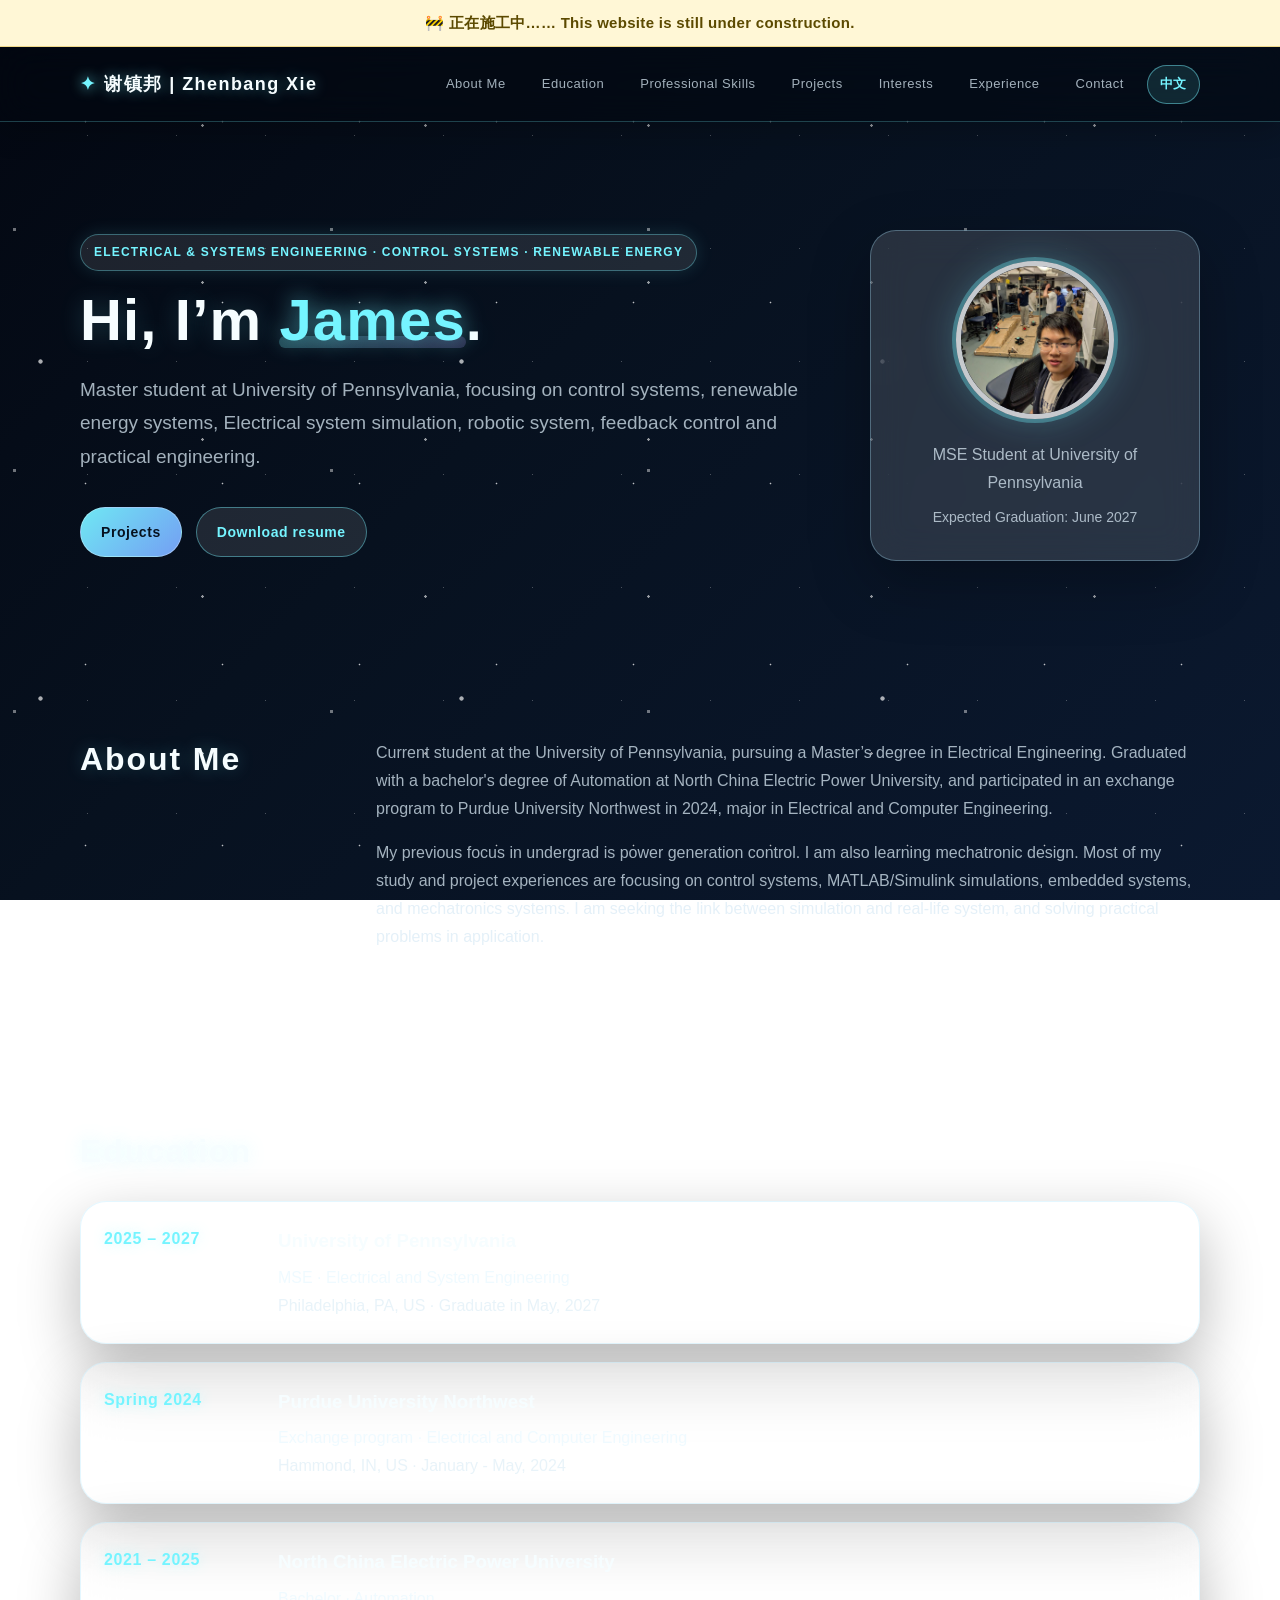
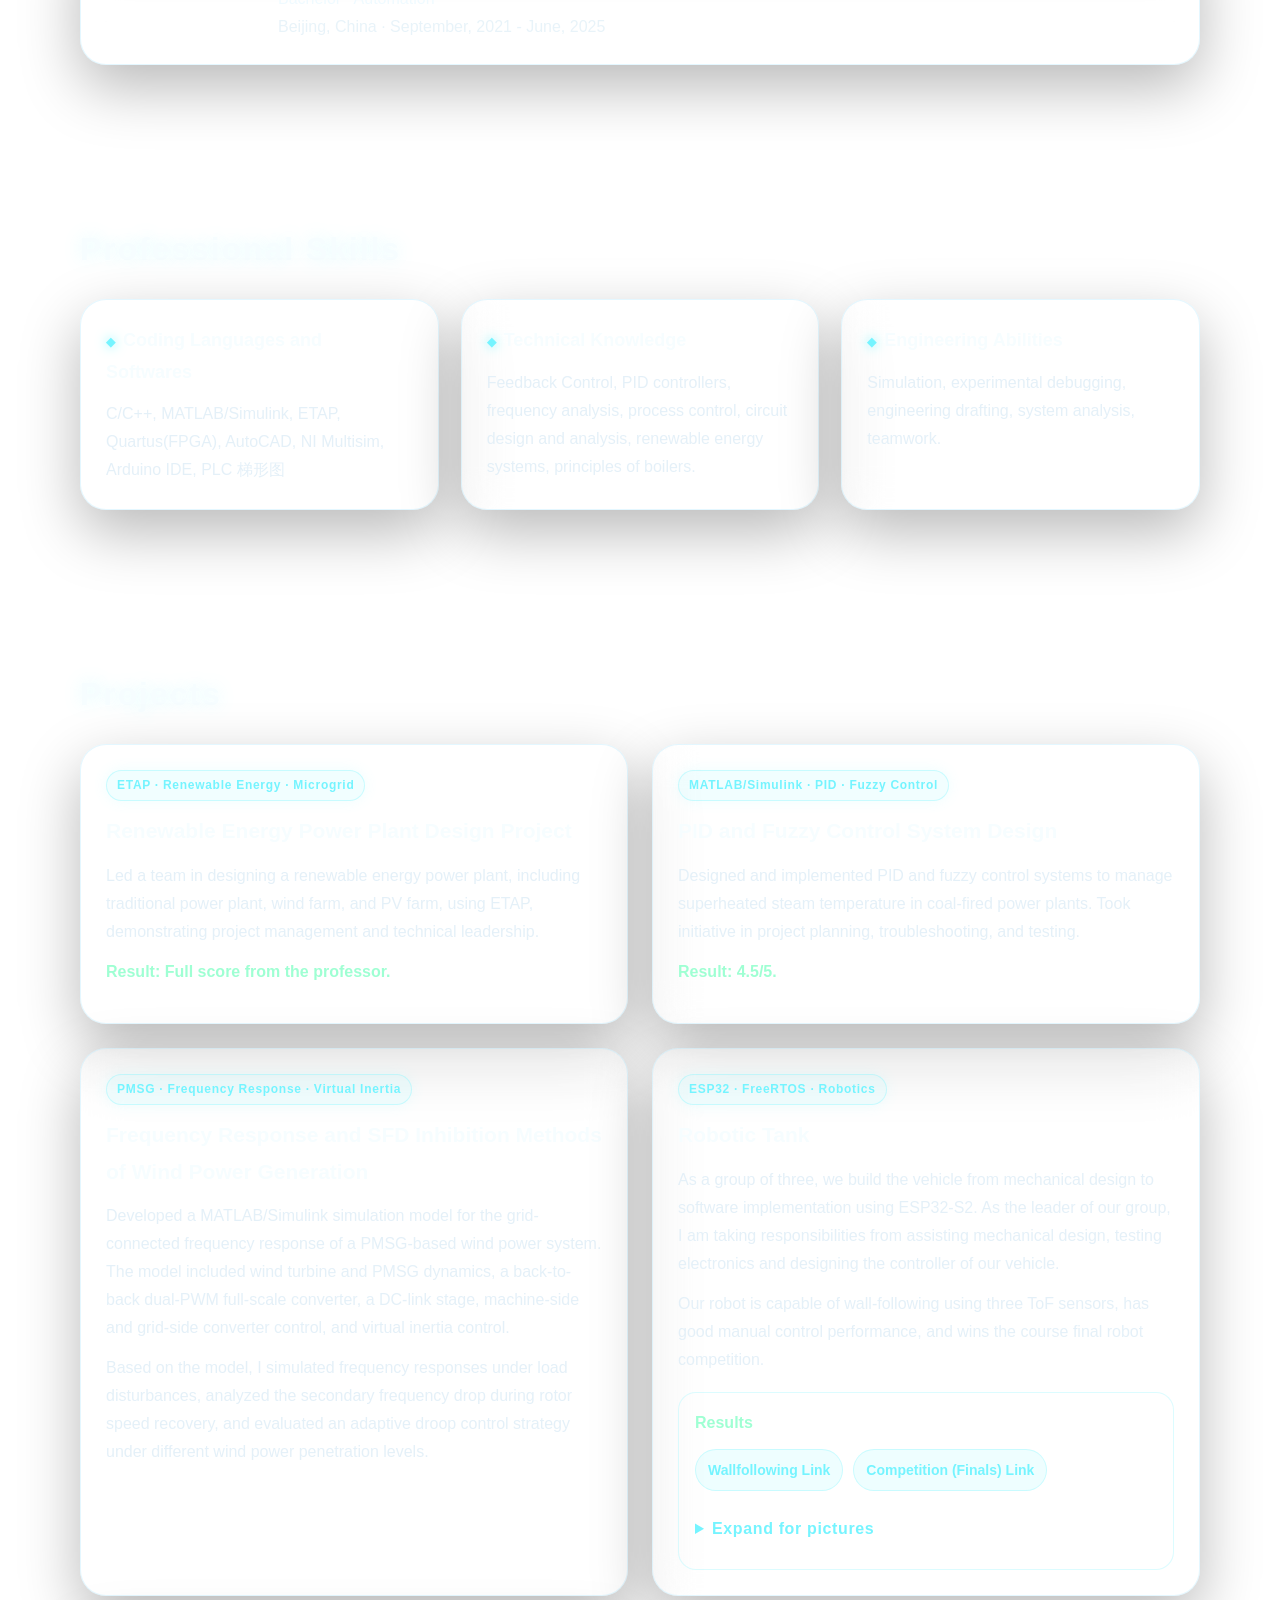
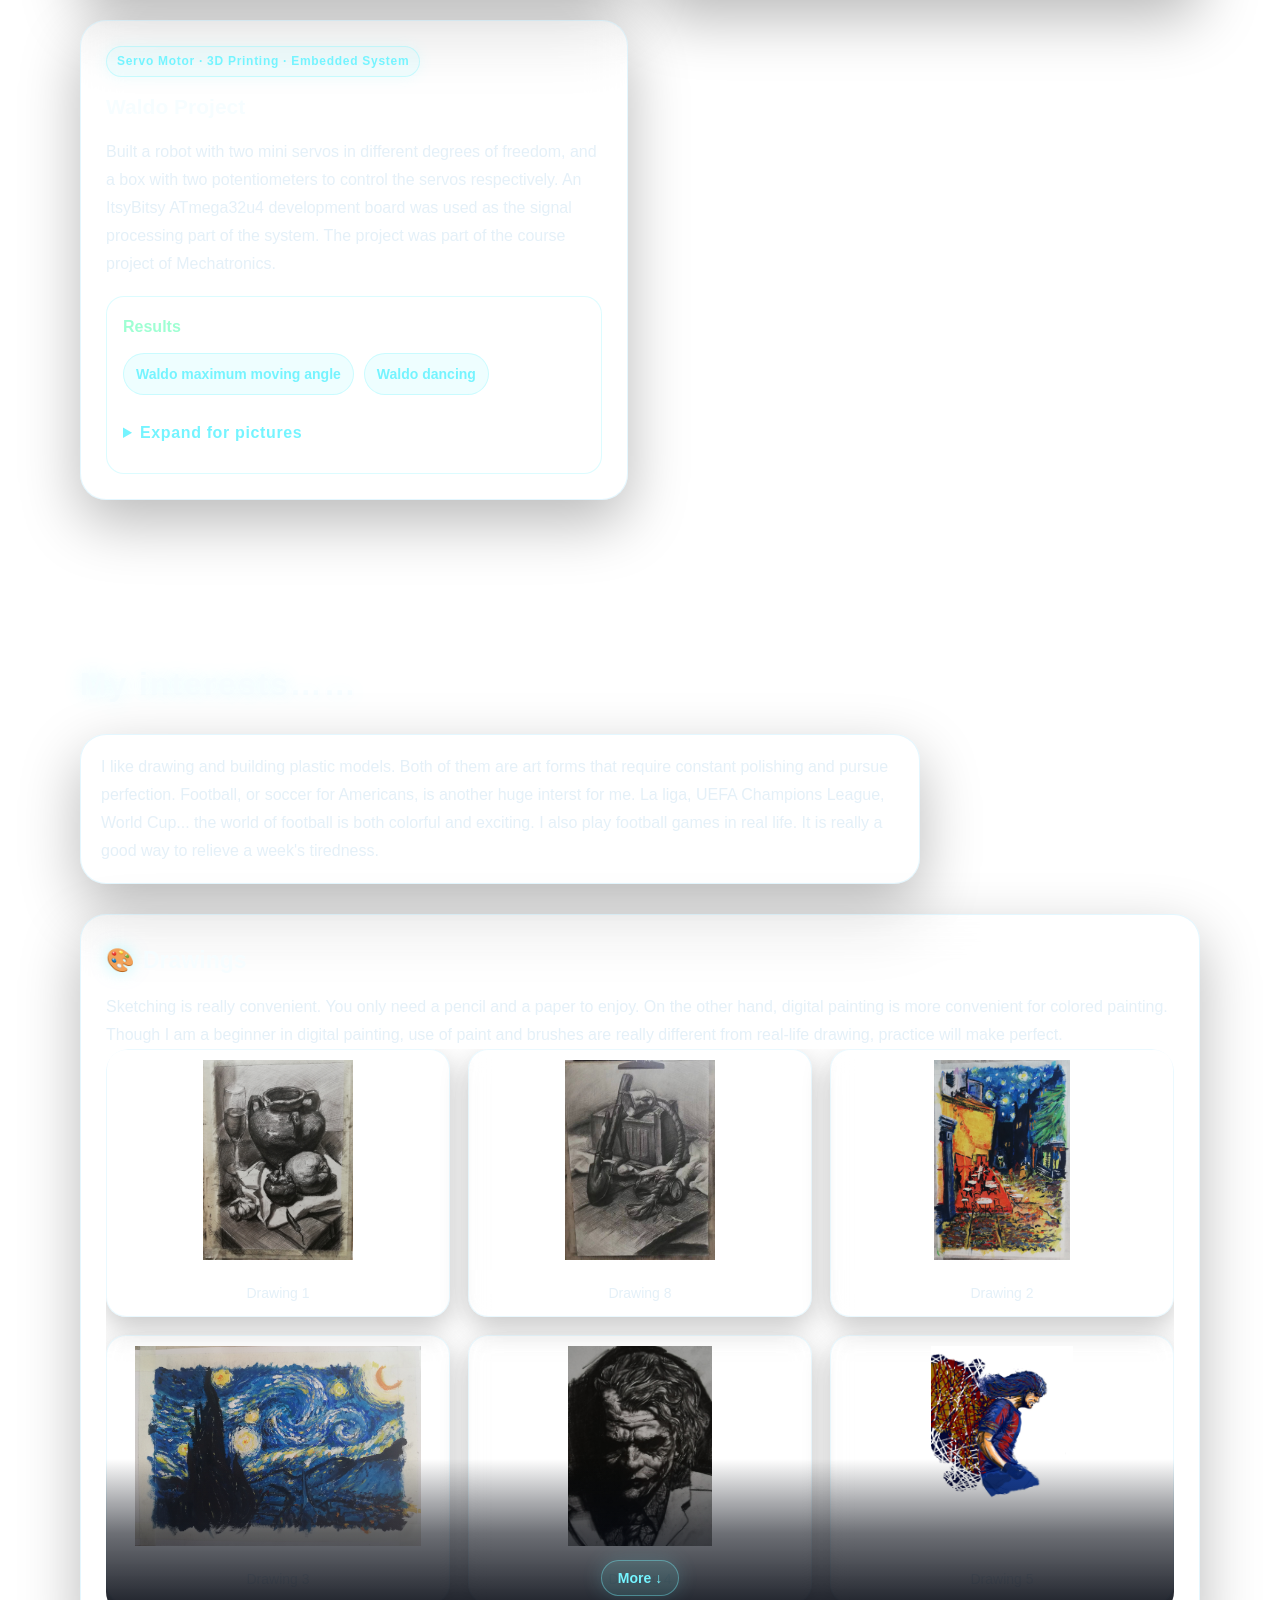
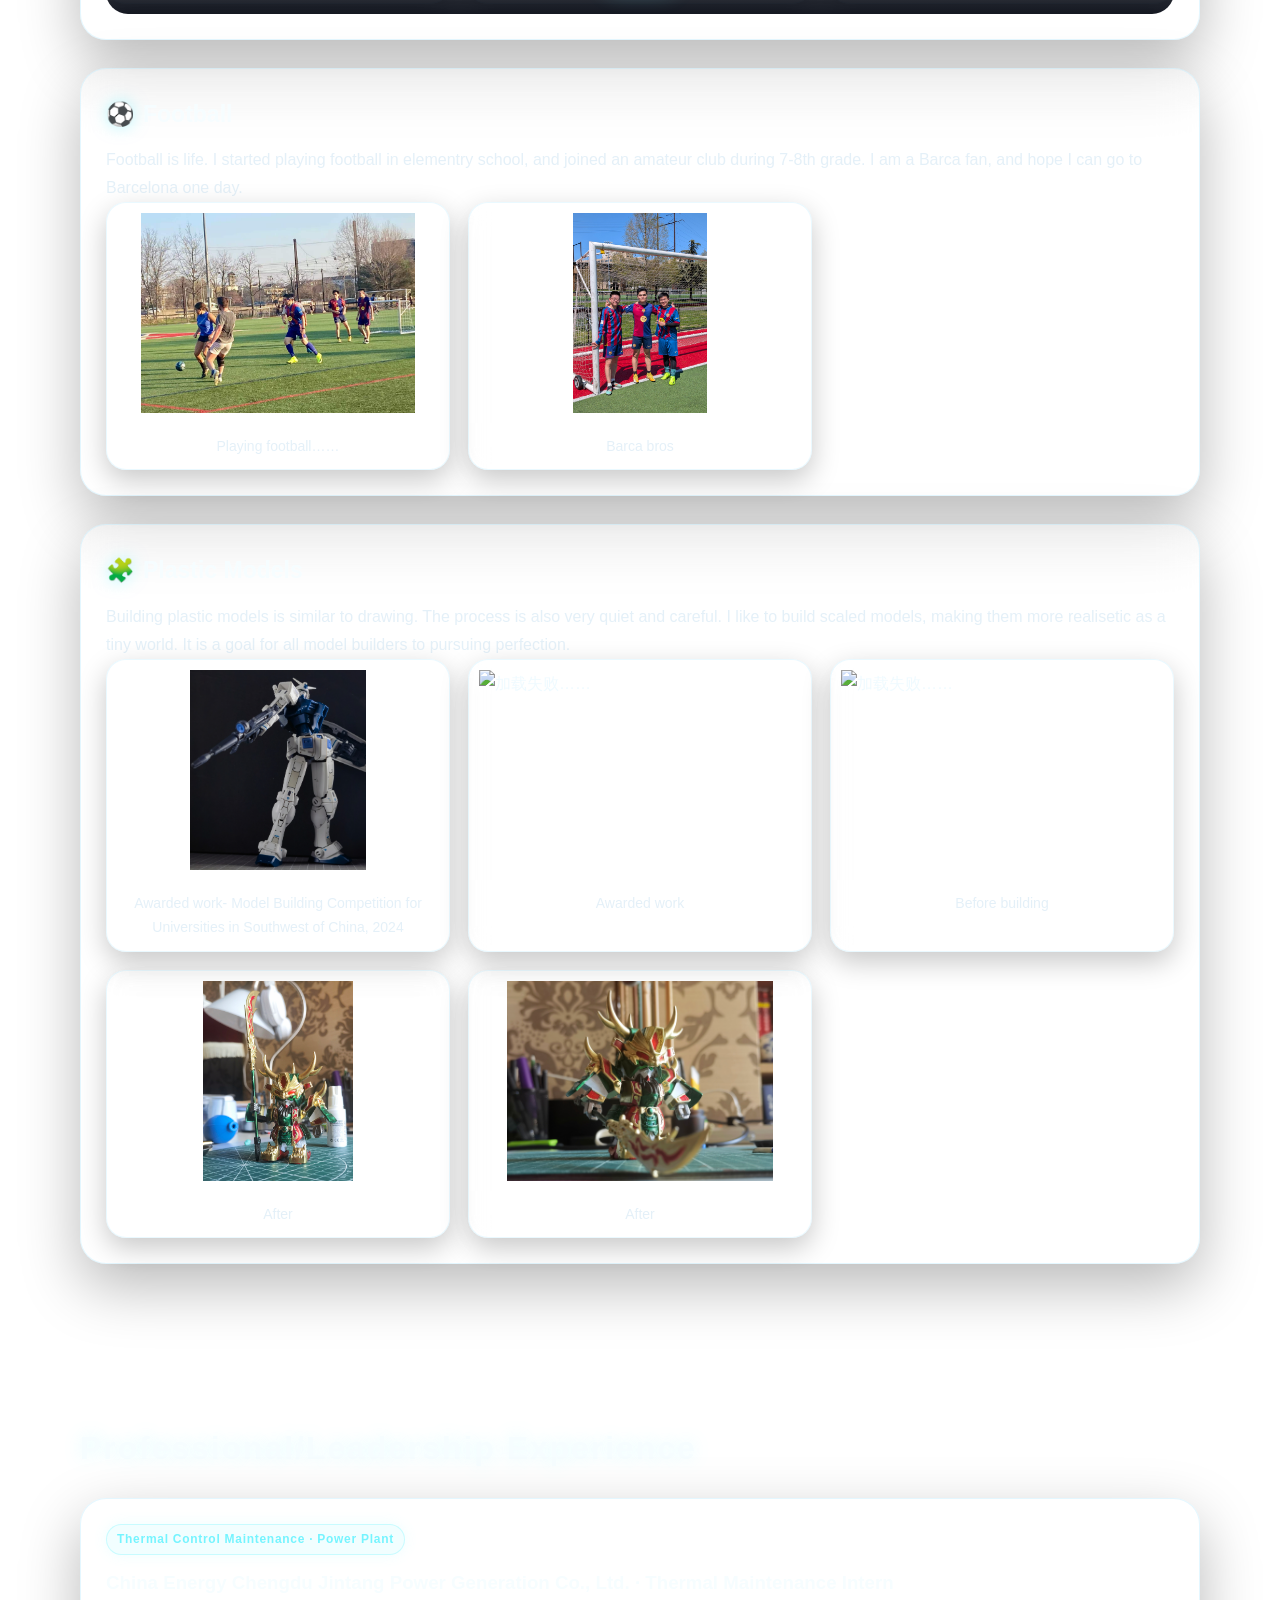
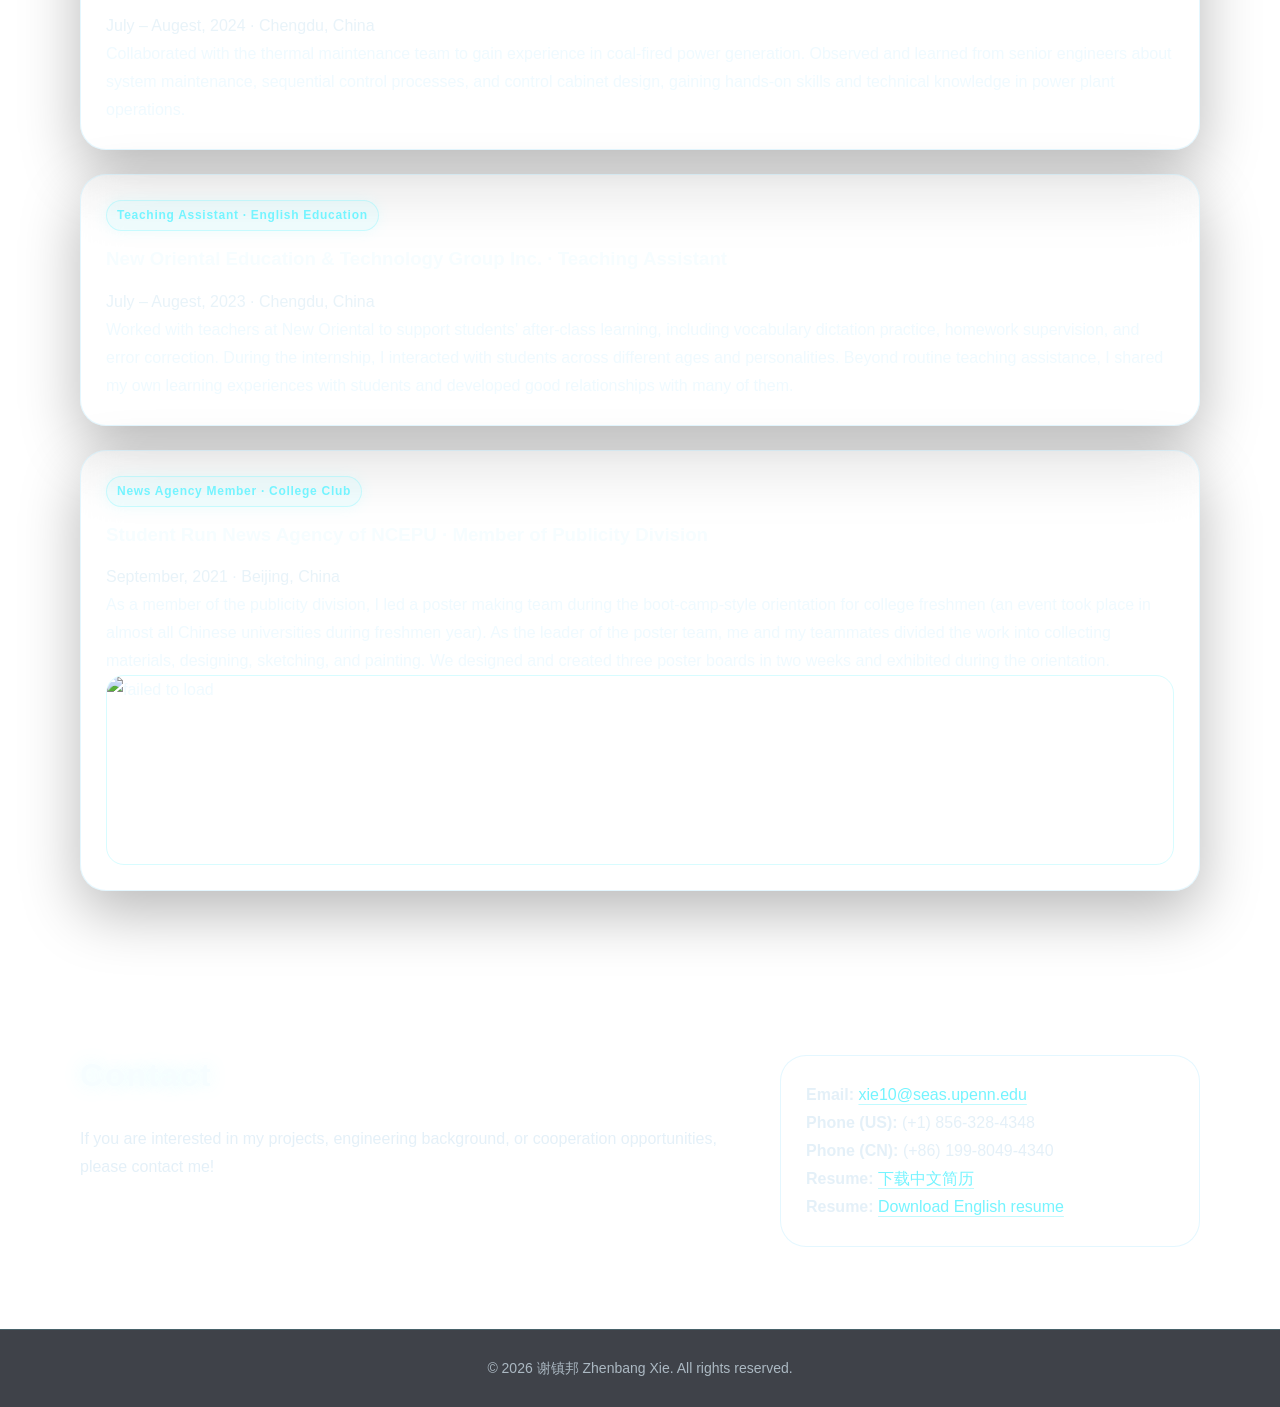
==== index-en.html @ 08b3047e "Update index-en.html" ====
<!DOCTYPE html>
<html lang="en">
<head>
  <meta charset="UTF-8" />
  <meta name="viewport" content="width=device-width, initial-scale=1.0" />

  <title>Zhenbang Xie | Personal Website</title>
  <meta name="description" content="Personal website of Zhenbang Xie, showcasing education, engineering projects, technical skills, internship experience, and personal interests." />

  <link rel="stylesheet" href="style.css?v=18" />
</head>

<body>
  <div class="construction-banner">
    🚧 正在施工中…… This website is still under construction.
  </div>
  <header class="site-header">
    <div class="container nav">
      <a class="logo" href="#home">谢镇邦 | Zhenbang Xie</a>

      <nav class="nav-links">
        <a href="#about">About Me</a>
        <a href="#education">Education</a>
        <a href="#skills">Professional Skills</a>
        <a href="#projects">Projects</a>
        <a href="#hobbies">Interests</a>
        <a href="#experience">Experience</a>
        <a href="#contact">Contact</a>
        <a href="index.html" class="language-switch">中文</a>
      </nav>
    </div>
  </header>

  <main>
    <section id="home" class="hero">
      <div class="container hero-grid">
        <div class="hero-text">
          <p class="eyebrow">Electrical & Systems Engineering · Control Systems · Renewable Energy</p>
          <h1>Hi, I’m <span>James</span>.</h1>
          <p class="subtitle">
            Master student at University of Pennsylvania, focusing on control systems, renewable energy systems, Electrical system simulation, robotic system, feedback control and practical engineering.
          </p>

          <div class="hero-buttons">
            <a class="btn primary" href="#projects">Projects</a>
            <a class="btn secondary" href="assets/中文简历_谢镇邦.docx">Download resume</a>
          </div>
        </div>

        <div class="profile-card">
         <img src="images/profile.jpg" alt="Failed to load……" class="profile-photo" />

         
         <p>MSE Student at University of Pennsylvania</p>
         <p class="small">Expected Graduation: June 2027</p>
        </div>
      </div>
    </section>

    <section id="about" class="section">
      <div class="container two-column">
        <div>
          <h2>About Me</h2>
        </div>
        <div class="content">
          <p>
            Current student at the University of Pennsylvania, pursuing a Master’s degree in Electrical Engineering. 
            Graduated with a bachelor's degree of Automation at North China Electric Power University, and participated in an exchange program to Purdue University Northwest in 2024, 
            major in Electrical and Computer Engineering.
          </p>
          <p>
            My previous focus in undergrad is power generation control. I am also learning mechatronic design. 
            Most of my study and project experiences are focusing on control systems, MATLAB/Simulink simulations, embedded systems, and mechatronics systems. 
            I am seeking the link between simulation and real-life system, and solving practical problems in application.
          </p>
        </div>
      </div>
    </section>

    <section id="education" class="section section-light">
      <div class="container">
        <h2>Education</h2>

        <div class="timeline">
          <article class="timeline-item">
            <div class="date">2025 – 2027</div>
            <div class="timeline-content">
              <h3>University of Pennsylvania</h3>
              <p>MSE · Electrical and System Engineering</p>
              <p class="muted">Philadelphia, PA, US · Graduate in May, 2027</p>
            </div>
          </article>

          <article class="timeline-item">
            <div class="date">Spring 2024</div>
            <div class="timeline-content">
              <h3>Purdue University Northwest</h3>
              <p>Exchange program · Electrical and Computer Engineering</p>
              <p class="muted">Hammond, IN, US · January - May, 2024</p>
            </div>
          </article>

          <article class="timeline-item">
            <div class="date">2021 – 2025</div>
            <div class="timeline-content">
              <h3>North China Electric Power University</h3>
              <p>Bachelor · Automation</p>
              <p class="muted">Beijing, China · September, 2021 - June, 2025</p>
            </div>
          </article>
        </div>
      </div>
    </section>

    <section id="skills" class="section">
      <div class="container">
        <h2>Professional Skills</h2>

        <div class="skills-grid">
          <div class="skill-card">
            <h3>Coding Languages and Softwares</h3>
            <p>C/C++, MATLAB/Simulink, ETAP, Quartus(FPGA), AutoCAD, NI Multisim, Arduino IDE, PLC 梯形图</p>
          </div>

          <div class="skill-card">
            <h3>Technical Knowledge</h3>
            <p>Feedback Control, PID controllers, frequency analysis, process control, circuit design and analysis, renewable energy systems, principles of boilers.</p>
          </div>

          <div class="skill-card">
            <h3>Engineering Abilities</h3>
            <p>Simulation, experimental debugging, engineering drafting, system analysis, teamwork.</p>
          </div>
        </div>
      </div>
    </section>

    <section id="projects" class="section section-light">
      <div class="container">
        <h2>Projects</h2>

        <div class="project-grid">
          <article class="project-card">
            <p class="project-tag">ETAP · Renewable Energy · Microgrid</p>
            <h3>Renewable Energy Power Plant Design Project</h3>
            <p>
              Led a team in designing a renewable energy power plant, including traditional power plant, wind farm, and PV farm, using ETAP, 
              demonstrating project management and technical leadership.
            </p>
            <p class="result">Result: Full score from the professor.</p>
          </article>

          <article class="project-card">
            <p class="project-tag">MATLAB/Simulink · PID · Fuzzy Control</p>
            <h3>PID and Fuzzy Control System Design</h3>
            <p>
              Designed and implemented PID and fuzzy control systems to manage superheated steam temperature in coal-fired power plants. Took initiative in project planning, troubleshooting, and testing.
            </p>
            <p class="result">Result: 4.5/5.</p>
          </article>

          <article class="project-card">
            <p class="project-tag">PMSG · Frequency Response · Virtual Inertia</p>
            <h3>Frequency Response and SFD Inhibition Methods of Wind Power Generation</h3>
            <p>
              Developed a MATLAB/Simulink simulation model for the grid-connected frequency response of a PMSG-based wind power system. The model included wind turbine and PMSG dynamics, 
              a back-to-back dual-PWM full-scale converter, a DC-link stage, machine-side and grid-side converter control, and virtual inertia control. 
            </p>
            <p>
              Based on the model, 
              I simulated frequency responses under load disturbances, analyzed the secondary frequency drop during rotor speed recovery, 
              and evaluated an adaptive droop control strategy under different wind power penetration levels.
            </p>
          </article>

          <article class="project-card">
            <p class="project-tag">ESP32 · FreeRTOS · Robotics</p>
            <h3>Robotic Tank </h3>
            <p>
              As a group of three, we build the vehicle from mechanical design to software implementation using ESP32-S2. As the leader of our group, I am taking responsibilities from 
              assisting mechanical design, testing electronics and designing the controller of our vehicle. 
            </p>
            <p>
              Our robot is capable of wall-following using three ToF sensors, 
              has good manual control performance, and wins the course final robot competition.
            </p>

            <div class="project-result-box">
              <p class="result">Results</p>

              <div class="project-links">
                <a href="https://drive.google.com/file/d/1kZ_fjWkYxZZY3IzEVh8XaS_SS7Zcgd_E/view?usp=drive_link" target="_blank">
                  Wallfollowing Link
                </a>
                <a href="https://drive.google.com/file/d/1-jsmzIuyaKlhYmkqx9QGhBg4kG26P-_B/view?usp=drive_link" target="_blank">
                  Competition (Finals) Link
                </a>
              </div>

              <details class="project-details">
                <summary>Expand for pictures</summary>

                <div class="gallery project-gallery">
                  <div class="gallery-item">
                    <img src="images/project-mechatronics-1.jpg" alt="Failed to load……" />
                    <p>Robotic tank</p>
                  </div>

                  <div class="gallery-item">
                    <img src="images/project-mechatronics.jpg" alt="加载失败……" />
                    <p>Team Phoenix</p>
                  </div>
                </div>
              </details>
            </div>
          </article>

          <article class="project-card">
            <p class="project-tag">Servo Motor · 3D Printing · Embedded System</p>
            <h3>Waldo Project</h3>
            <p>
              Built a robot with two mini servos in different degrees of freedom, 
              and a box with two potentiometers to control the servos respectively. 
              An ItsyBitsy ATmega32u4 development board was used as the signal processing part of the system. 
              The project was part of the course project of Mechatronics. 
            </p>

            <div class="project-result-box">
              <p class="result">Results</p>

              <div class="project-links">
              <a href="https://youtube.com/shorts/pjFLa3Hlalg?si=dqxOPCthK5ngL253" target="_blank">
                 Waldo maximum moving angle
              </a>
                <a href="https://youtube.com/shorts/7UiD9Z_bGD4?si=6UMeF9HmK6SJOGnj" target="_blank">
                 Waldo dancing
              </a>
            </div>

            <details class="project-details">
              <summary>Expand for pictures</summary>

              <div class="gallery project-gallery">
                <div class="gallery-item">
                  <img src="images/project-waldo-1.jpg" alt="Waldo 机器人照片 1" />
                  <p>Waldo robot</p>
                </div>
             </div>
           </details>
           </div>
          </article>
        </div>
      </div>
    </section>


    <section id="hobbies" class="section">
      <div class="container">
        <h2>My interests……</h2>
        <p class="section-intro">
          I like drawing and building plastic models. Both of them are art forms that require constant polishing and pursue perfection.
          Football, or soccer for Americans, is another huge interst for me. La liga, UEFA Champions League, World Cup... the world of football is both colorful and exciting.
          I also play football games in real life. It is really a good way to relieve a week's tiredness.
        </p>

        <div class="hobby-grid">
          <article class="hobby-card">
            <h3>Drawings</h3>
            <p>
              Sketching is really convenient. You only need a pencil and a paper to enjoy. 
              On the other hand, digital painting is more convenient for colored painting. 
              Though I am a beginner in digital painting, use of paint and brushes are really different from real-life drawing, practice will make perfect.
            </p>

            <div class="fade-gallery" id="drawingGallery">
              <div class="gallery">
              <div class="gallery-item">
                <img src="images/drawing-1.jpg" alt="加载失败……" />
                <p>Drawing 1</p>
              </div>
              <div class="gallery-item">
                <img src="images/drawing-8.jpg" alt="加载失败……" />
                <p>Drawing 8</p>
              </div>

              <div class="gallery-item">
                <img src="images/drawing-2.jpg" alt="加载失败……" />
                <p>Drawing 2</p>
              </div>

              <div class="gallery-item">
                <img src="images/drawing-3.jpg" alt="加载失败……" />
                <p>Drawing 3</p>
              </div>
              
              <div class="gallery-item">
                <img src="images/drawing-4.jpg" alt="加载失败……" />
                <p>Drawing 4</p>
              </div>
              <div class="gallery-item">
                <img src="images/drawing-5.jpg" alt="加载失败……" />
                <p>Drawing 5</p>
              </div>
              <div class="gallery-item">
                <img src="images/drawing-6.jpg" alt="加载失败……" />
                <p>Drawing 6</p>
              </div>
              
            </div>
              <button class="fade-expand" type="button" id="drawingExpandBtn">
                <span>More ↓</span>
              </button>
            </div>
          </article>

          <article class="hobby-card">
            <h3>Football</h3>
            <p>
              Football is life. I started playing football in elementry school, and joined an amateur club during 7-8th grade.
              I am a Barca fan, and hope I can go to Barcelona one day.
            </p>

            <div class="gallery">
              <div class="gallery-item">
                <img src="images/football-1.jpg" alt="加载失败……" />
                <p>Playing football……</p>
              </div>

              <div class="gallery-item">
                <img src="images/football-2.jpg" alt="加载失败……" />
                <p>Barca bros</p>
              </div>
            </div>
          </article>

          <article class="hobby-card">
            <h3>Plastic Models</h3>
            <p>
              Building plastic models is similar to drawing. The process is also very quiet and careful.
              I like to build scaled models, making them more realisetic as a tiny world. It is a goal for all model builders to pursuing perfection.
            </p>

            <div class="gallery">
              <div class="gallery-item">
                <img src="images/model-1.jpg" alt="加载失败……" />
                <p>Awarded work- Model Building Competition for Universities in Southwest of China, 2024</p>
              </div>

              <div class="gallery-item">
                <img src="images/model-2.jpg" alt="加载失败……" />
                <p>Awarded work</p>
              </div>

              <div class="gallery-item">
                <img src="images/model-8.jpg" alt="加载失败……" />
                <p>Before building</p>
              </div>
              
              <div class="gallery-item">
                <img src="images/model-6.jpg" alt="加载失败……" />
                <p>After</p>
              </div>
              
              <div class="gallery-item">
                <img src="images/model-7.jpg" alt="加载失败……" />
                <p>After</p>
              </div>
            </div>
          </article>
        </div>
      </div>
    </section>

    <section id="experience" class="section">
      <div class="container">
          <h2>Professional/Leadership Experience</h2>
        <div class="experience-list">

        <article class="experience-card">
        <div class="experience-text">
          <p class="project-tag">Thermal Control Maintenance · Power Plant</p>
          <h3>China Energy Chengdu Jintang Power Generation Co., Ltd. · Thermal Maintenance Intern</h3>
          <p class="muted">July – Augest, 2024 · Chengdu, China</p>
          <p>
            Collaborated with the thermal maintenance team to gain experience in coal-fired power generation. 
            Observed and learned from senior engineers about system maintenance, sequential control processes, 
            and control cabinet design, gaining hands-on skills and technical knowledge in power plant operations.
          </p>
        </div>
        </article>
          
          <article class="experience-card">
        <div class="experience-text">
          <p class="project-tag">Teaching Assistant · English Education</p>
          <h3>New Oriental Education & Technology Group Inc. · Teaching Assistant</h3>
          <p class="muted">July – Augest, 2023 · Chengdu, China</p>
          <p>
            Worked with teachers at New Oriental to support students’ after-class learning, including vocabulary dictation practice, 
            homework supervision, and error correction. During the internship, I interacted with students across different ages and personalities. 
            Beyond routine teaching assistance, I shared my own learning experiences with students and developed good relationships with many of them.
          </p>
        </div>
          </article>

          <article class="experience-card">
          <div class="experience-text">
          <p class="project-tag">News Agency Member · College Club</p>
          <h3>Student Run News Agency of NCEPU · Member of Publicity Division</h3>
          <p class="muted">September, 2021 · Beijing, China</p>
          <p>
            As a member of the publicity division, I led a poster making team during the boot-camp-style orientation for college freshmen 
            (an event took place in almost all Chinese universities during freshmen year). As the leader of the poster team, me and my 
            teammates divided the work into collecting materials, designing, sketching, and painting.
            We designed and created three poster boards in two weeks and exhibited during the orientation.
          </p>
          </div>
          <div class="experience-image">
            <img src="images/poster1.jpg" alt="failed to load" />
          </div>
          </article>

          
        </div>
      </div>
    </section>

    <section id="contact" class="section section-dark">
      <div class="container contact-grid">
        <div>
          <h2>Contact</h2>
          <p>If you are interested in my projects, engineering background, or cooperation opportunities, please contact me!</p>
        </div>

        <div class="contact-card">
          <p><strong>Email:</strong> <a href="mailto:xie10@seas.upenn.edu">xie10@seas.upenn.edu</a></p>
          <p><strong>Phone (US):</strong> (+1) 856-328-4348</p>
          <p><strong>Phone (CN):</strong> (+86) 199-8049-4340</p>
          <p><strong>Resume:</strong> <a href="assets/中文简历_谢镇邦.pdf">下载中文简历</a></p>
          <p><strong>Resume:</strong> <a href="assets/James' Resume v1.pdf">Download English resume</a></p>
        </div>
      </div>
    </section>
  </main>

  <footer class="footer">
    <p>© 2026 谢镇邦 Zhenbang Xie. All rights reserved.</p>
  </footer>
  <!-- 图片放大预览层 -->
<div class="image-lightbox" id="imageLightbox">
  <button class="lightbox-close" type="button" id="lightboxClose">×</button>
  <img id="lightboxImage" src="" alt="放大图片" />
  <p class="lightbox-caption" id="lightboxCaption"></p>
</div>

<script>
  const lightbox = document.getElementById("imageLightbox");
  const lightboxImage = document.getElementById("lightboxImage");
  const lightboxCaption = document.getElementById("lightboxCaption");
  const lightboxClose = document.getElementById("lightboxClose");

  document.querySelectorAll(".gallery-item img, .experience-image img").forEach(function (img) {
  img.addEventListener("click", function () {
    lightboxImage.src = img.src;
    lightboxImage.alt = img.alt;

    const galleryItem = img.closest(".gallery-item");
    const experienceCard = img.closest(".experience-card");

    let captionText = "";

    if (galleryItem && galleryItem.querySelector("p")) {
      captionText = galleryItem.querySelector("p").textContent;
    } else if (experienceCard && experienceCard.querySelector("h3")) {
      captionText = experienceCard.querySelector("h3").textContent;
    } else {
      captionText = img.alt || "";
    }

    lightboxCaption.textContent = captionText;

    lightbox.classList.add("active");
    document.body.style.overflow = "hidden";
  });
});

  function closeLightbox() {
    lightbox.classList.remove("active");
    lightboxImage.src = "";
    document.body.style.overflow = "";
  }

  lightboxClose.addEventListener("click", closeLightbox);

  lightbox.addEventListener("click", function (event) {
    if (event.target === lightbox) {
      closeLightbox();
    }
  });

  document.addEventListener("keydown", function (event) {
    if (event.key === "Escape") {
      closeLightbox();
    }
  });

  const drawingGallery = document.getElementById("drawingGallery");
  const drawingExpandBtn = document.getElementById("drawingExpandBtn");

  if (drawingGallery && drawingExpandBtn) {
    drawingExpandBtn.addEventListener("click", function () {
      drawingGallery.classList.toggle("expanded");

      if (drawingGallery.classList.contains("expanded")) {
        drawingExpandBtn.querySelector("span").textContent = "Close";
      } else {
        drawingExpandBtn.querySelector("span").textContent = "More ↓";
      }
    });
  }
  function updateStarParallax() {
  const shift = window.scrollY * -0.18;
  document.documentElement.style.setProperty("--star-shift", shift + "px");
}

updateStarParallax();
window.addEventListener("scroll", updateStarParallax, { passive: true });

</script>
</body>
</html>
---- style.css ----
/* =========================================================
   谢镇邦个人网站 style.css
   简化整理版：删除重复覆盖与冲突代码，保留局部发光效果
   主题：太空科幻风 + 繁星背景 + 半透明白色模块
   说明：最上方“正在施工中……”提示牌样式保持不改动
   ========================================================= */

/* ========== 科幻色彩变量 ========== */
:root {
  --space-0: #030711;
  --space-1: #07111f;
  --space-2: #0b1930;

  --glass: rgba(255, 255, 255, 0.13);
  --glass-strong: rgba(255, 255, 255, 0.18);
  --glass-soft: rgba(255, 255, 255, 0.08);

  --border: rgba(170, 230, 255, 0.32);
  --border-strong: rgba(139, 246, 255, 0.56);

  --text: rgba(238, 250, 255, 0.92);
  --text-soft: rgba(218, 235, 246, 0.74);
  --heading: #f6fdff;

  --cyan: #75f4ff;
  --blue: #7aa7ff;
  --violet: #b799ff;
  --pink: #ff9ee8;
  --mint: #9fffd3;

  --shadow: 0 22px 60px rgba(0, 0, 0, 0.28);
  --shadow-glow: 0 0 26px rgba(117, 244, 255, 0.18), 0 16px 60px rgba(0, 0, 0, 0.34);

  --radius-lg: 26px;
  --radius-md: 18px;
}

/* ========== 基础样式 ========== */
* {
  margin: 0;
  padding: 0;
  box-sizing: border-box;
}

html {
  scroll-behavior: smooth;
}

body {
  font-family: "Rajdhani", "Orbitron", "Segoe UI", Arial, "Microsoft YaHei", "PingFang SC", sans-serif;
  color: var(--text);
  line-height: 1.75;
  min-height: 100vh;
  background:
    linear-gradient(135deg, var(--space-0) 0%, var(--space-1) 42%, var(--space-2) 100%);
  background-attachment: fixed;
  overflow-x: hidden;
}

/* 星空层：只用白色星星，不同大小，更随机 */
body::before {
  content: "";
  position: fixed;
  inset: 0;
  z-index: -2;
  pointer-events: none;

  background-image:
    radial-gradient(circle, rgba(255, 255, 255, 0.95) 0 0.7px, transparent 1.1px),
    radial-gradient(circle, rgba(255, 255, 255, 0.75) 0 1px, transparent 1.5px),
    radial-gradient(circle, rgba(255, 255, 255, 0.55) 0 1.4px, transparent 2px),
    radial-gradient(circle, rgba(255, 255, 255, 0.35) 0 0.5px, transparent 0.9px),
    radial-gradient(circle, rgba(255, 255, 255, 0.85) 0 1.8px, transparent 2.5px);

  background-size:
    137px 181px,
    223px 157px,
    317px 241px,
    89px 113px,
    421px 337px;

  background-position:
  17px calc(31px + var(--star-shift, 0px)),
  91px calc(47px + var(--star-shift, 0px)),
  173px calc(109px + var(--star-shift, 0px)),
  43px calc(79px + var(--star-shift, 0px)),
  251px calc(193px + var(--star-shift, 0px));

  opacity: 0.78;
}

a {
  color: inherit;
  text-decoration: none;
}

.container {
  width: 90%;
  max-width: 1120px;
  margin: 0 auto;
}

section {
  scroll-margin-top: 110px;
}

/* ========== 顶部导航 ========== */
.site-header {
  position: sticky;
  top: 0;
  z-index: 100;
  background: rgba(3, 7, 17, 0.58);
  backdrop-filter: blur(18px);
  border-bottom: 1px solid rgba(117, 244, 255, 0.24);
  box-shadow: 0 10px 28px rgba(0, 0, 0, 0.22);
}

.nav {
  min-height: 74px;
  display: flex;
  align-items: center;
  justify-content: space-between;
  gap: 24px;
}

.logo {
  font-weight: 900;
  font-size: 18px;
  color: var(--heading);
  letter-spacing: 0.08em;
  text-shadow: 0 0 14px rgba(117, 244, 255, 0.42);
}

.logo::before {
  content: "✦";
  color: var(--cyan);
  margin-right: 8px;
  text-shadow: 0 0 14px var(--cyan);
}

.nav-links {
  display: flex;
  flex-wrap: wrap;
  gap: 10px;
}

.nav-links a {
  font-size: 13px;
  color: var(--text-soft);
  padding: 7px 12px;
  border-radius: 999px;
  border: 1px solid transparent;
  transition: all 0.2s ease;
  letter-spacing: 0.04em;
}

.nav-links a:hover {
  color: #ffffff;
  background: rgba(117, 244, 255, 0.12);
  border-color: rgba(117, 244, 255, 0.38);
  box-shadow: 0 0 18px rgba(117, 244, 255, 0.20);
  transform: translateY(-1px);
}

/* ========== 首页 ========== */
.hero {
  padding: 108px 0 96px;
  position: relative;
  overflow: hidden;
  background: transparent;
}


.hero-grid {
  position: relative;
  z-index: 1;
  display: grid;
  grid-template-columns: 1fr 330px;
  align-items: center;
  gap: 58px;
}

.eyebrow {
  display: inline-block;
  color: var(--cyan);
  background: rgba(255, 255, 255, 0.10);
  border: 1px solid rgba(117, 244, 255, 0.34);
  border-radius: 999px;
  padding: 7px 13px;
  font-weight: 900;
  letter-spacing: 0.10em;
  text-transform: uppercase;
  font-size: 12px;
  margin-bottom: 18px;
  box-shadow: 0 0 18px rgba(117, 244, 255, 0.13);
}

.hero h1 {
  font-size: 58px;
  line-height: 1.08;
  margin-bottom: 22px;
  color: var(--heading);
  letter-spacing: 0.02em;
  text-shadow: 0 0 24px rgba(117, 244, 255, 0.20);
}

.hero h1 span {
  color: var(--cyan);
  position: relative;
  text-shadow: 0 0 22px rgba(117, 244, 255, 0.62);
}

.hero h1 span::after {
  content: "";
  position: absolute;
  left: 0;
  right: 0;
  bottom: 4px;
  height: 12px;
  background: linear-gradient(90deg, rgba(117, 244, 255, 0.24), rgba(183, 153, 255, 0.20));
  z-index: -1;
  border-radius: 999px;
}

.subtitle {
  font-size: 19px;
  color: var(--text-soft);
  max-width: 720px;
}

.hero-buttons {
  margin-top: 34px;
  display: flex;
  flex-wrap: wrap;
  gap: 14px;
}

.btn {
  display: inline-block;
  padding: 12px 20px;
  border-radius: 999px;
  font-weight: 900;
  font-size: 14px;
  border: 1px solid transparent;
  transition: all 0.22s ease;
  letter-spacing: 0.04em;
}

.btn:hover {
  transform: translateY(-3px);
  box-shadow: 0 0 24px rgba(117, 244, 255, 0.28);
}

.btn.primary {
  background: linear-gradient(135deg, rgba(117, 244, 255, 0.95), rgba(122, 167, 255, 0.95));
  color: #06111f;
  border-color: rgba(255, 255, 255, 0.30);
}

.btn.secondary {
  background: rgba(255, 255, 255, 0.10);
  color: var(--cyan);
  border-color: rgba(117, 244, 255, 0.42);
}

/* ========== 玻璃模块通用样式 ========== */
.profile-card,
.skill-card,
.project-card,
.experience-card,
.contact-card,
.hobby-card,
.timeline-item,
.section-intro {
  background: var(--glass);
  border: 1px solid var(--border);
  border-radius: var(--radius-lg);
  box-shadow: var(--shadow);
  backdrop-filter: blur(18px);
  transition: all 0.24s ease;
}

.profile-card:hover,
.skill-card:hover,
.project-card:hover,
.experience-card:hover,
.hobby-card:hover,
.timeline-item:hover {
  transform: translateY(-5px);
  border-color: var(--border-strong);
  box-shadow: var(--shadow-glow);
}

/* ========== 个人卡片 / 头像 ========== */
.profile-card {
  padding: 30px;
  text-align: center;
}

.profile-photo,
.avatar-placeholder {
  width: 158px;
  height: 158px;
  border-radius: 50%;
  margin: 0 auto 22px;
}

.profile-photo {
  display: block;
  object-fit: cover;
  border: 5px solid rgba(255, 255, 255, 0.74);
  box-shadow:
    0 0 0 4px rgba(117, 244, 255, 0.32),
    0 0 36px rgba(117, 244, 255, 0.26);
}

.avatar-placeholder {
  display: grid;
  place-items: center;
  background: linear-gradient(135deg, rgba(117, 244, 255, 0.85), rgba(183, 153, 255, 0.82));
  color: #06111f;
  font-size: 42px;
  font-weight: 900;
  letter-spacing: 0.08em;
}

.profile-card h2 {
  font-size: 24px;
  color: var(--heading);
  margin-bottom: 8px;
}

.profile-card p {
  color: var(--text-soft);
}

.profile-card .small {
  margin-top: 8px;
  font-size: 14px;
}

/* ========== 通用区块 ========== */
.section {
  padding: 82px 0;
}

.section-light {
  background: transparent;
}

.section h2 {
  display: inline-block;
  font-size: 32px;
  line-height: 1.25;
  color: var(--heading);
  margin-bottom: 30px;
  position: relative;
  letter-spacing: 0.06em;
  text-shadow: 0 0 18px rgba(117, 244, 255, 0.22);
}

.section h2::after {
  display: none;
}

.two-column {
  display: grid;
  grid-template-columns: 240px 1fr;
  gap: 56px;
}

.content p {
  margin-bottom: 16px;
  color: var(--text-soft);
}

/* ========== 教育时间线 ========== */
.timeline {
  display: grid;
  gap: 18px;
}

.timeline-item {
  display: grid;
  grid-template-columns: 150px 1fr;
  gap: 24px;
  padding: 23px;
}

.date {
  font-weight: 900;
  color: var(--cyan);
  letter-spacing: 0.04em;
  text-shadow: 0 0 12px rgba(117, 244, 255, 0.36);
}

.timeline-content h3 {
  color: var(--heading);
  margin-bottom: 6px;
}

.muted {
  color: rgba(218, 235, 246, 0.62);
}

/* ========== 技能 ========== */
.skills-grid {
  display: grid;
  grid-template-columns: repeat(3, 1fr);
  gap: 22px;
}

.skill-card,
.project-card,
.experience-card,
.contact-card,
.hobby-card {
  padding: 25px;
}

.skill-card h3,
.project-card h3,
.hobby-card h3,
.experience-card h3 {
  color: var(--heading);
  margin-bottom: 12px;
}

.skill-card h3 {
  font-size: 18px;
}

.skill-card h3::before {
  content: "◆";
  color: var(--cyan);
  margin-right: 8px;
  font-size: 12px;
  text-shadow: 0 0 12px var(--cyan);
}

.skill-card p,
.project-card p,
.hobby-card p {
  color: var(--text-soft);
}

/* ========== 项目 ========== */
.project-grid {
  display: grid;
  grid-template-columns: repeat(2, 1fr);
  gap: 24px;
}

.project-card {
  position: relative;
  overflow: hidden;
}

.project-card h3 {
  position: relative;
  font-size: 21px;
  color: var(--heading);
}

.project-card p {
  position: relative;
  margin-bottom: 12px;
}

.project-tag {
  display: inline-block;
  color: var(--cyan) !important;
  background: rgba(117, 244, 255, 0.10);
  border: 1px solid rgba(117, 244, 255, 0.32);
  border-radius: 999px;
  padding: 4px 10px;
  font-weight: 900;
  font-size: 12px;
  margin-bottom: 12px !important;
  letter-spacing: 0.06em;
  box-shadow: 0 0 14px rgba(117, 244, 255, 0.12);
}

.result {
  font-weight: 900;
  color: var(--mint) !important;
}

/* ========== 项目成果模块 ========== */
.project-result-box {
  margin-top: 18px;
  padding: 16px;
  border-radius: 18px;
  background: rgba(255, 255, 255, 0.08);
  border: 1px solid rgba(117, 244, 255, 0.25);
}

.project-links {
  display: flex;
  flex-wrap: wrap;
  gap: 10px;
  margin: 10px 0 14px;
}

.project-links a {
  display: inline-block;
  padding: 8px 12px;
  border-radius: 999px;
  background: rgba(117, 244, 255, 0.12);
  color: var(--cyan);
  border: 1px solid rgba(117, 244, 255, 0.30);
  font-weight: 900;
  font-size: 14px;
  transition: all 0.2s ease;
}

.project-links a:hover {
  transform: translateY(-2px);
  box-shadow: 0 0 18px rgba(117, 244, 255, 0.22);
}

.project-details {
  margin-top: 8px;
}

.project-details summary {
  cursor: pointer;
  font-weight: 900;
  color: var(--cyan);
  padding: 10px 0;
  letter-spacing: 0.04em;
}

.project-gallery {
  margin-top: 12px;
  grid-template-columns: repeat(2, 1fr);
}

/* ========== 我的兴趣 ========== */
.section-intro {
  max-width: 840px;
  color: var(--text-soft);
  margin-bottom: 30px;
  padding: 18px 20px;
}

.hobby-grid {
  display: grid;
  grid-template-columns: 1fr;
  gap: 28px;
}

.hobby-card h3 {
  font-size: 23px;
}

.hobby-card h3::before {
  margin-right: 8px;
  filter: drop-shadow(0 0 8px rgba(117, 244, 255, 0.5));
}

.hobby-card:nth-child(1) h3::before {
  content: "🎨";
}

.hobby-card:nth-child(2) h3::before {
  content: "⚽";
}

.hobby-card:nth-child(3) h3::before {
  content: "🧩";
}

/* 兴趣栏目图片 */
.gallery {
  display: grid;
  grid-template-columns: repeat(3, 1fr);
  gap: 18px;
}

.gallery-item {
  border: 1px solid rgba(170, 230, 255, 0.25);
  border-radius: 20px;
  overflow: hidden;
  background: rgba(255, 255, 255, 0.10);
  box-shadow: 0 10px 28px rgba(0, 0, 0, 0.22);
  transition: all 0.22s ease;
  backdrop-filter: blur(12px);
}

.gallery-item:hover {
  transform: translateY(-4px) rotate(-0.3deg);
  border-color: rgba(117, 244, 255, 0.52);
  box-shadow: 0 0 24px rgba(117, 244, 255, 0.18);
}

.gallery-item img {
  width: 100%;
  height: 220px;
  object-fit: contain;
  display: block;
  background: rgba(255, 255, 255, 0.08);
  padding: 10px;
  cursor: zoom-in;
}

.gallery-item p {
  margin: 0;
  padding: 11px 12px;
  font-size: 14px;
  color: var(--text-soft);
  text-align: center;
  background: rgba(255, 255, 255, 0.07);
}

/* ========== 联系 ========== */
.section-dark {
  background: transparent;
}

.section-dark h2 {
  color: var(--heading);
}

.section-dark h2::after {
  background: linear-gradient(90deg, var(--cyan), var(--violet), transparent);
}

.section-dark p {
  color: var(--text-soft);
}

.contact-grid {
  display: grid;
  grid-template-columns: 1fr 420px;
  gap: 48px;
  align-items: start;
}

.contact-card {
  box-shadow: none;
}

.contact-card a {
  color: var(--cyan);
  text-decoration: underline;
  text-decoration-color: rgba(117, 244, 255, 0.45);
  text-underline-offset: 4px;
}

/* ========== 页脚 ========== */
.footer {
  padding: 26px 0;
  text-align: center;
  background: rgba(3, 7, 17, 0.76);
  color: rgba(218, 235, 246, 0.70);
  font-size: 14px;
  border-top: 1px solid rgba(117, 244, 255, 0.18);
  backdrop-filter: blur(14px);
}

/* ========== 图片放大预览 ========== */
.image-lightbox {
  position: fixed;
  inset: 0;
  z-index: 9999;
  display: none;
  align-items: center;
  justify-content: center;
  padding: 40px 18px;
  background: rgba(3, 7, 17, 0.86);
  backdrop-filter: blur(8px);
}

.image-lightbox.active {
  display: flex;
}

.image-lightbox img {
  max-width: 92vw;
  max-height: 84vh;
  object-fit: contain;
  border-radius: 18px;
  background: rgba(255, 255, 255, 0.10);
  padding: 8px;
  border: 1px solid rgba(117, 244, 255, 0.32);
  box-shadow: 0 0 36px rgba(117, 244, 255, 0.20), 0 28px 70px rgba(0, 0, 0, 0.48);
}

.lightbox-close {
  position: absolute;
  top: 22px;
  right: 28px;
  width: 42px;
  height: 42px;
  border: 1px solid rgba(117, 244, 255, 0.36);
  border-radius: 50%;
  background: rgba(255, 255, 255, 0.14);
  color: var(--cyan);
  font-size: 30px;
  line-height: 38px;
  cursor: pointer;
  box-shadow: 0 0 22px rgba(117, 244, 255, 0.18);
  backdrop-filter: blur(12px);
}

.lightbox-caption {
  position: absolute;
  left: 50%;
  bottom: 22px;
  transform: translateX(-50%);
  max-width: 86vw;
  padding: 8px 14px;
  border-radius: 999px;
  background: rgba(255, 255, 255, 0.14);
  color: var(--text);
  border: 1px solid rgba(117, 244, 255, 0.22);
  font-size: 14px;
  text-align: center;
  backdrop-filter: blur(12px);
}

/* ========== 顶部施工提示牌 ========== */
.construction-banner {
   position: sticky;
   top: 0;
   z-index: 200;
   width: 100%;
   padding: 10px 16px;
   text-align: center;
   background: #fff7d6;
   color: #5c4a00;
   font-weight: 800;
   font-size: 15px;
   border-bottom: 1px solid #f0d98a;
   letter-spacing: 0.02em;
}

/* ========== 绘画作品：两行预览 + 太空渐变点击展开 ========== */
.fade-gallery {
  position: relative;
  max-height: 565px;
  overflow: hidden;
  border-radius: 22px;
  transition: max-height 0.45s ease;
}

.fade-gallery.expanded {
  max-height: none;
  overflow: visible;
}

.fade-expand {
  position: absolute;
  left: 0;
  right: 0;
  bottom: 0;
  height: 155px;
  border: none;
  cursor: pointer;
  background: linear-gradient(
    to bottom,
    rgba(3, 7, 17, 0),
    rgba(3, 7, 17, 0.58) 48%,
    rgba(3, 7, 17, 0.92) 100%
  );
  display: flex;
  align-items: flex-end;
  justify-content: center;
  padding-bottom: 18px;
  z-index: 5;
}

.fade-expand span {
  display: inline-block;
  padding: 9px 16px;
  border-radius: 999px;
  background: rgba(117, 244, 255, 0.13);
  color: var(--cyan);
  border: 1px solid rgba(117, 244, 255, 0.38);
  font-weight: 900;
  font-size: 14px;
  box-shadow: 0 0 20px rgba(117, 244, 255, 0.17);
  transition: all 0.2s ease;
}

.fade-expand:hover span {
  transform: translateY(-2px);
  box-shadow: 0 0 26px rgba(117, 244, 255, 0.28);
}

/* 展开后，“收起绘画作品”按钮居中显示 */
.fade-gallery.expanded .fade-expand {
  position: static;
  width: 100%;
  height: auto;
  padding: 18px 0 0;
  background: transparent;
  display: flex;
  justify-content: center;
  align-items: center;
}

/* ========== 响应式 ========== */
@media (max-width: 900px) {
  .hero-grid,
  .two-column,
  .contact-grid {
    grid-template-columns: 1fr;
  }

  .hero h1 {
    font-size: 42px;
  }

  .profile-card {
    max-width: 360px;
  }

  .skills-grid,
  .project-grid {
    grid-template-columns: 1fr;
  }

  .timeline-item {
    grid-template-columns: 1fr;
  }

  .gallery {
    grid-template-columns: repeat(2, 1fr);
  }

  .project-gallery {
    grid-template-columns: repeat(2, 1fr);
  }
}

@media (max-width: 640px) {
  .nav {
    align-items: flex-start;
    flex-direction: column;
    padding: 16px 0;
  }

  .nav-links {
    gap: 8px;
  }

  .nav-links a {
    padding: 6px 9px;
  }

  .hero {
    padding: 70px 0;
  }

  .hero h1 {
    font-size: 34px;
  }

  .subtitle {
    font-size: 16px;
  }

  .section {
    padding: 58px 0;
  }

  .gallery,
  .project-gallery {
    grid-template-columns: 1fr;
  }

  .gallery-item img {
  width: 100%;
  height: 220px;
  object-fit: contain;
  display: block;
  background: rgba(255, 255, 255, 0.08);
  padding: 10px;
  cursor: zoom-in;
}

  .fade-gallery {
    max-height: 555px;
  }

  .fade-expand {
    height: 145px;
  }
}

.language-switch {
  border: 1px solid rgba(117, 244, 255, 0.45) !important;
  color: var(--cyan) !important;
  font-weight: 900;
  background: rgba(117, 244, 255, 0.12) !important;
}
/* ========== 实习经历列表与图片 ========== */
.experience-list {
  display: grid;
  gap: 24px;
}

.experience-with-image {
  display: grid;
  grid-template-columns: 1.5fr 260px;
  gap: 24px;
  align-items: center;
}

.experience-image img {
  width: 100%;
  height: 190px;
  object-fit: cover;
  border-radius: 18px;
  display: block;
  border: 1px solid rgba(117, 244, 255, 0.28);
  cursor: zoom-in;
}

/* 手机端：图片自动放到文字下方 */
@media (max-width: 800px) {
  .experience-with-image {
    grid-template-columns: 1fr;
  }

  .experience-image img {
    height: 220px;
  }
}
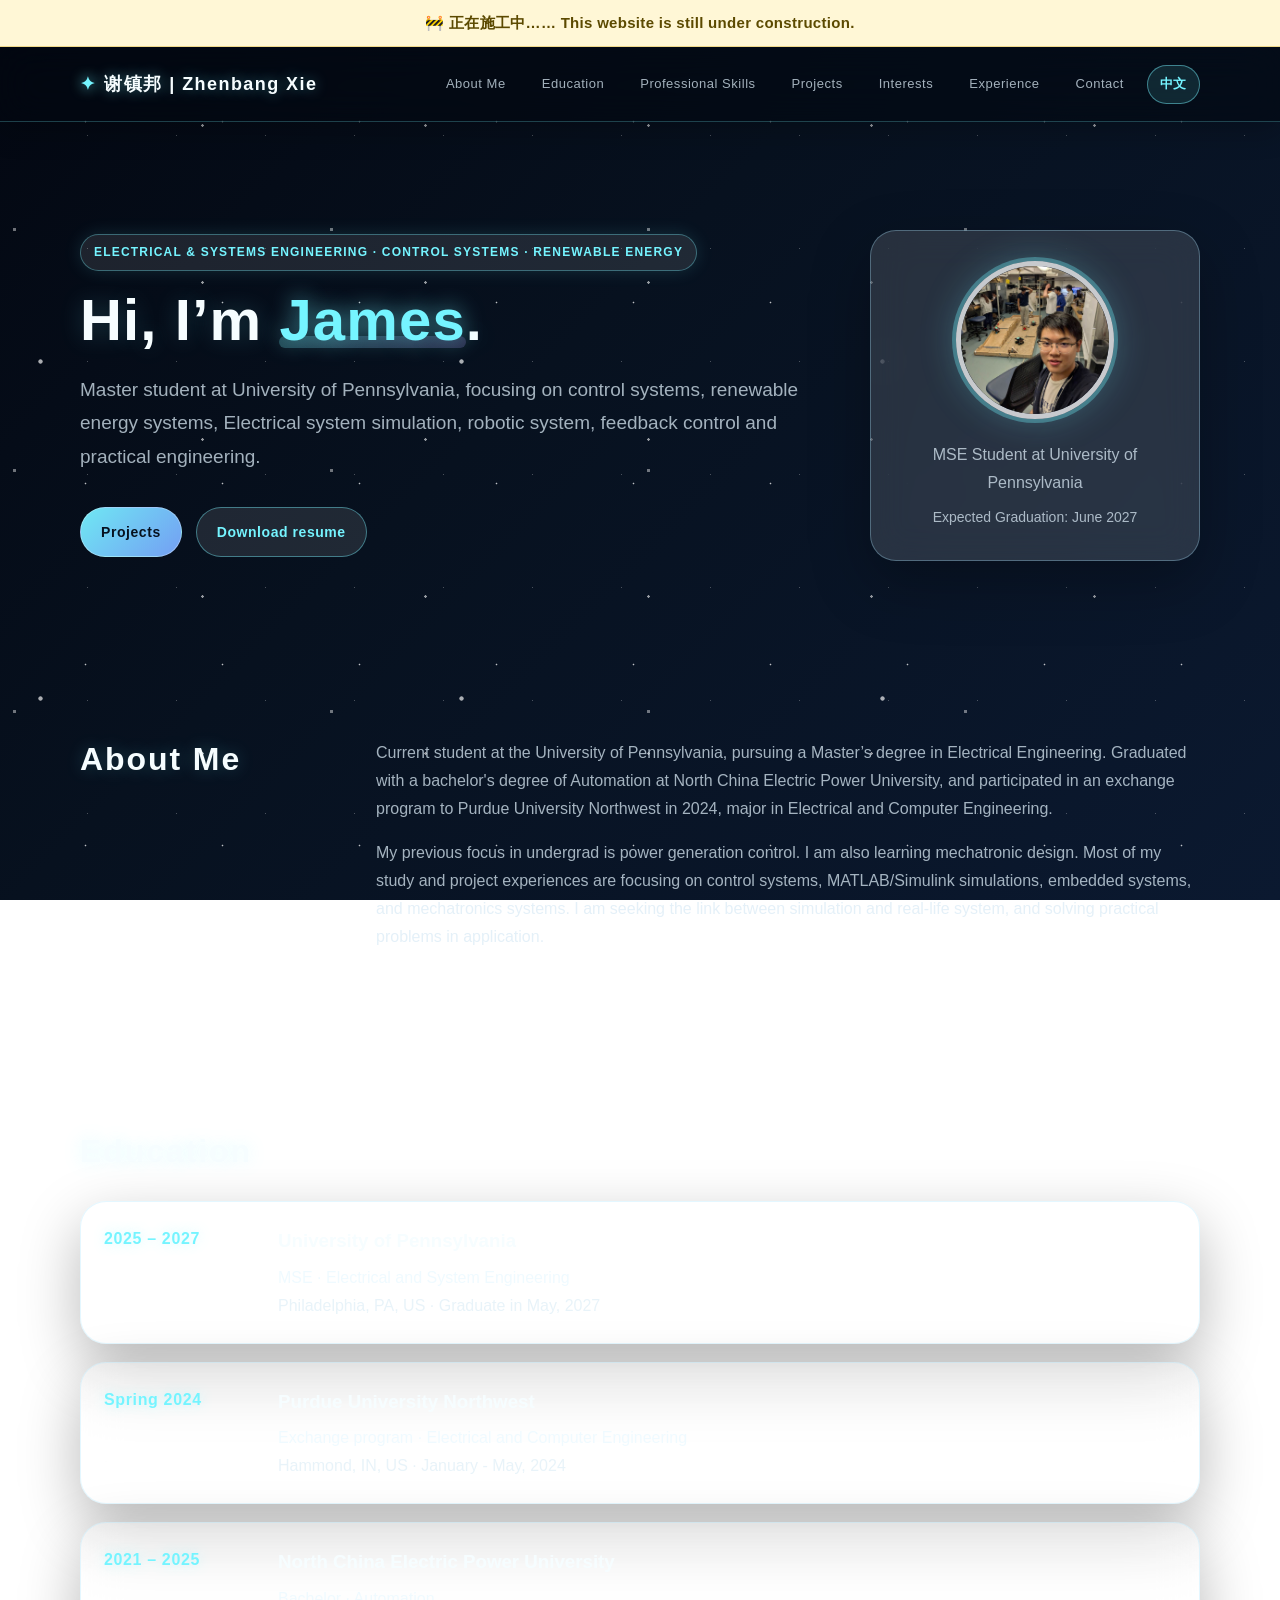
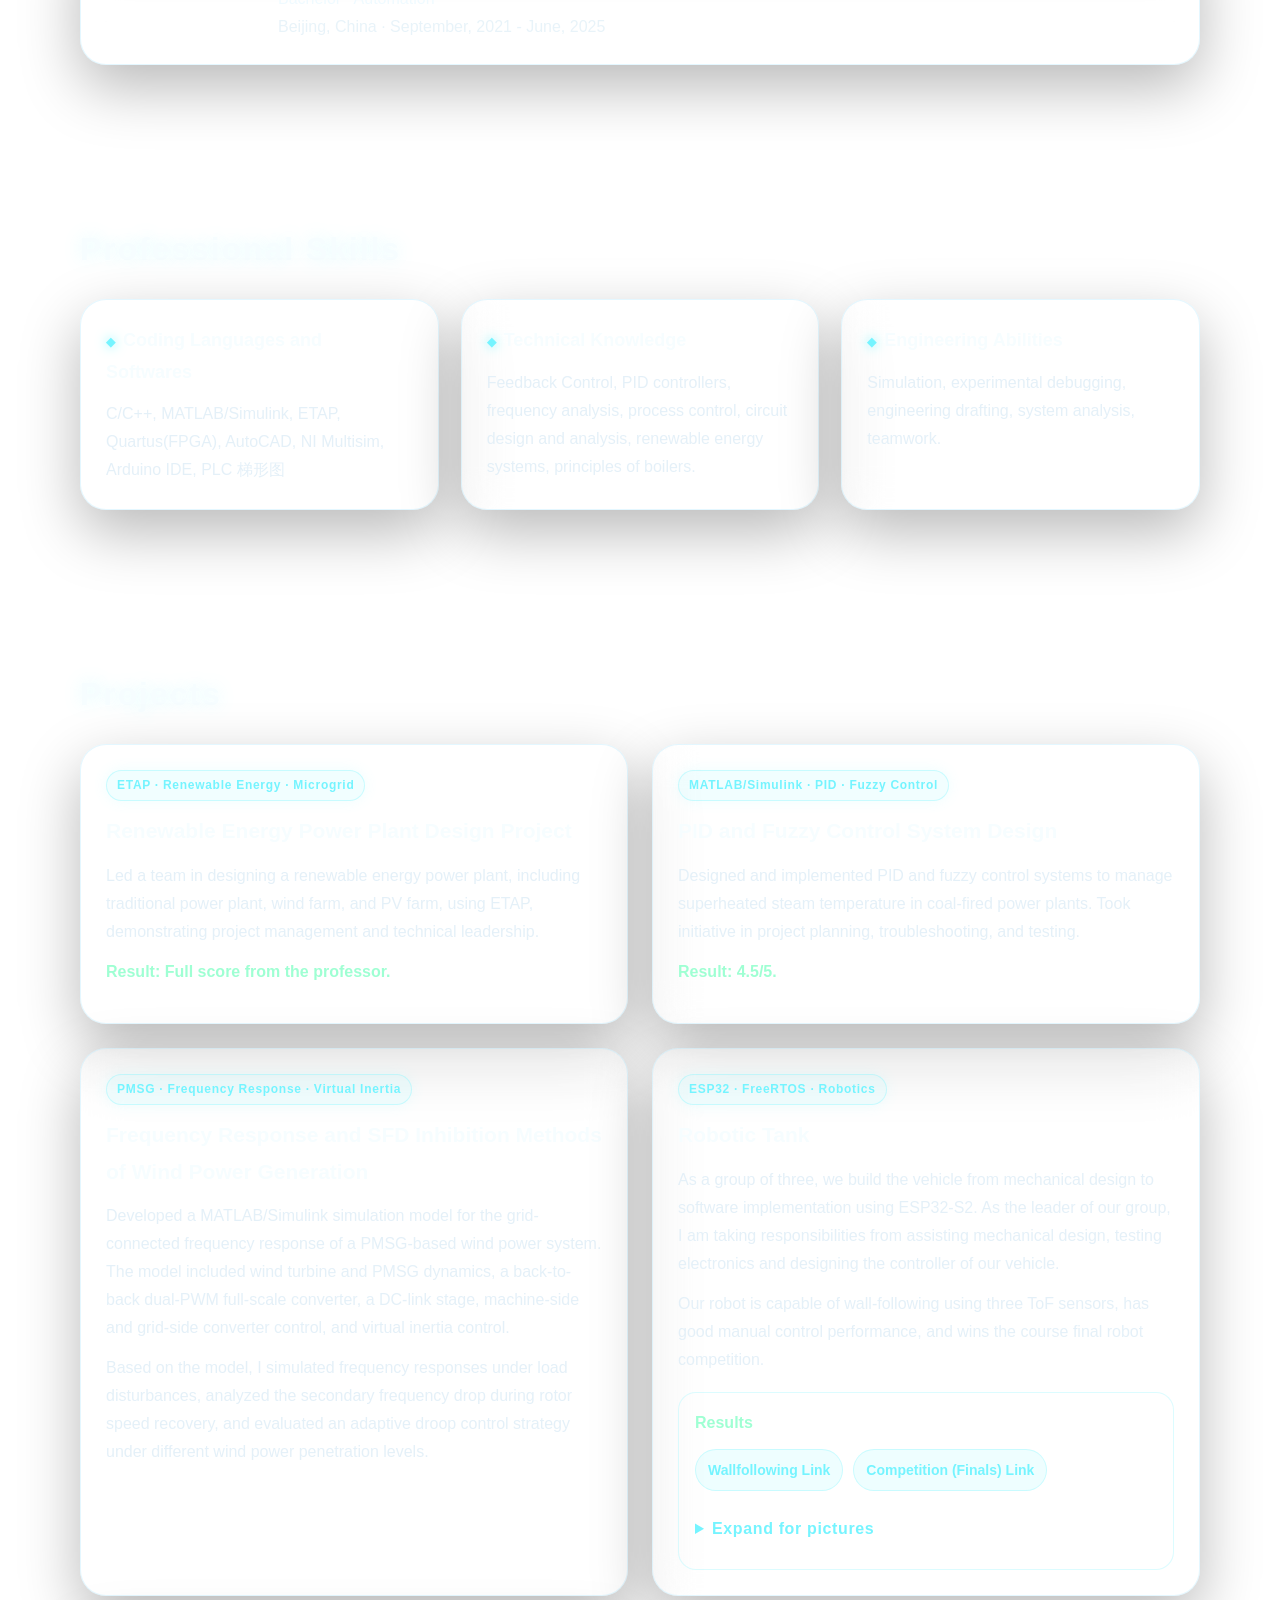
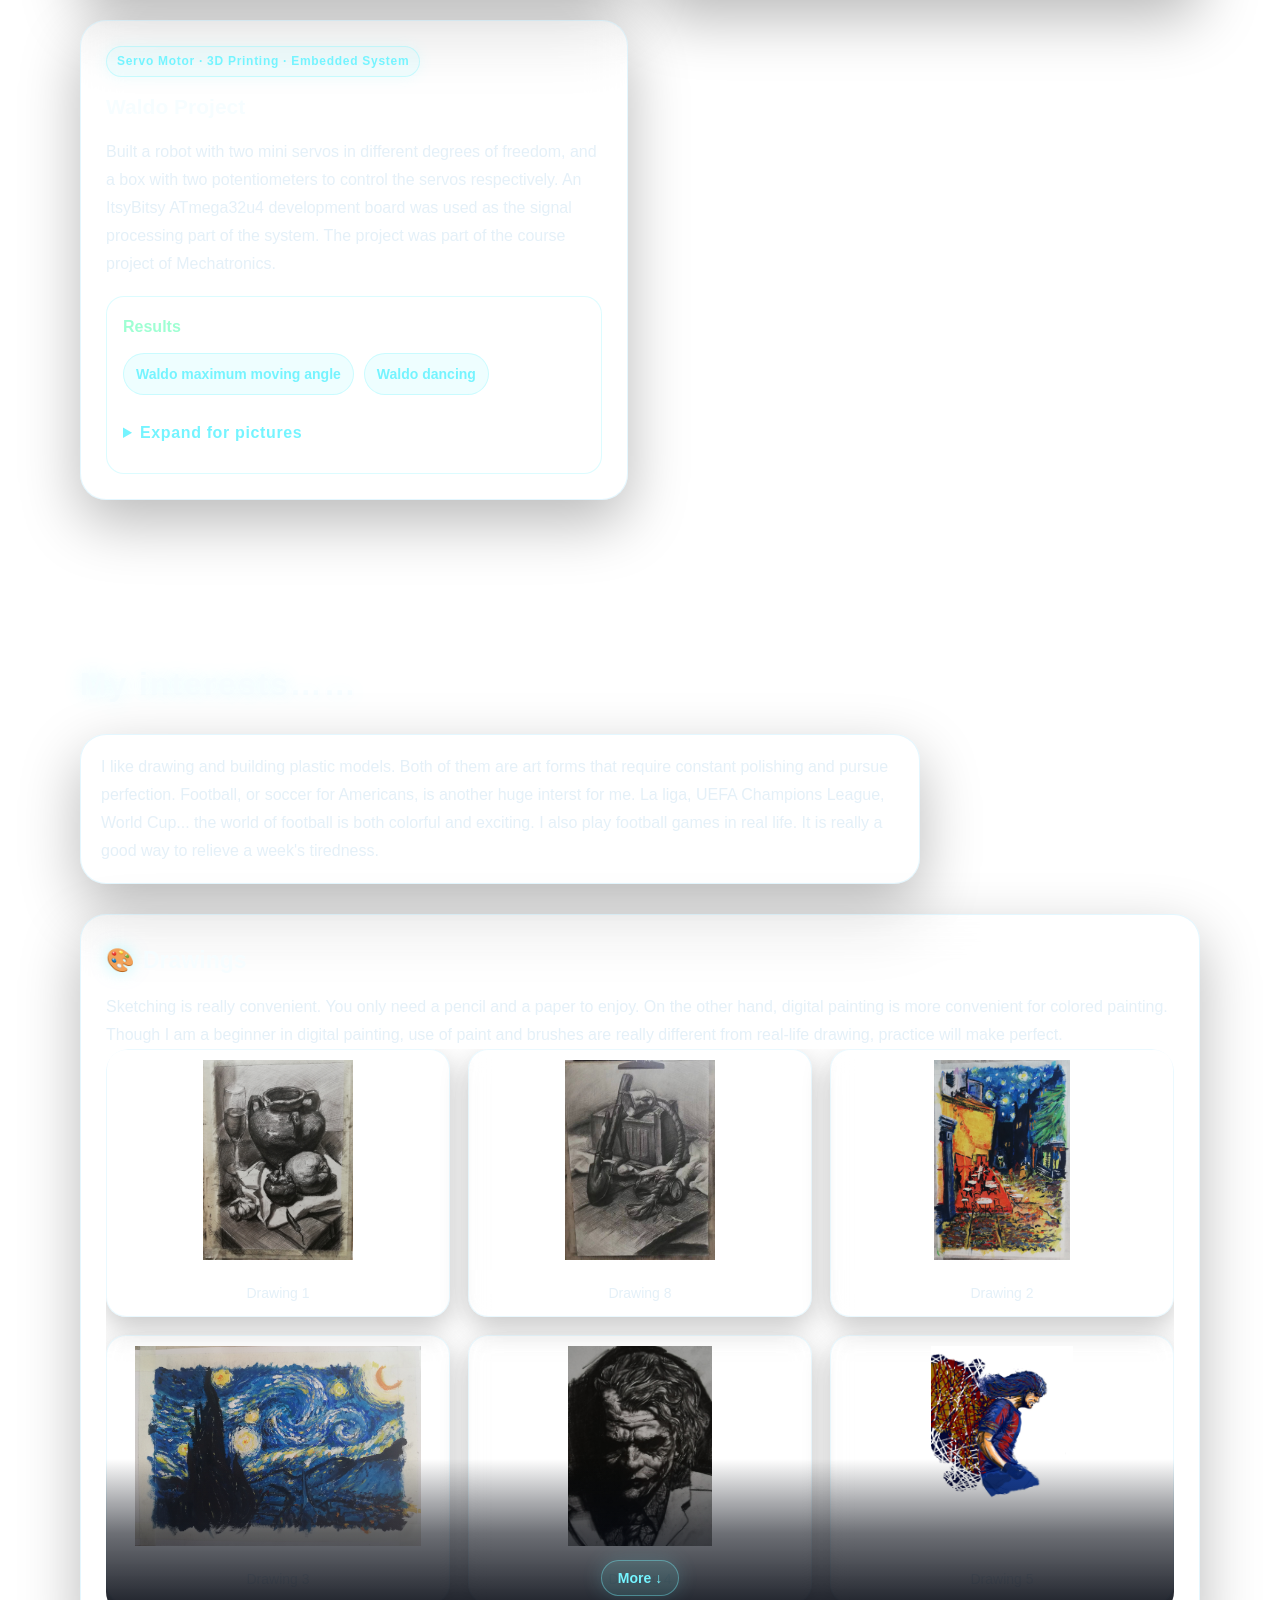
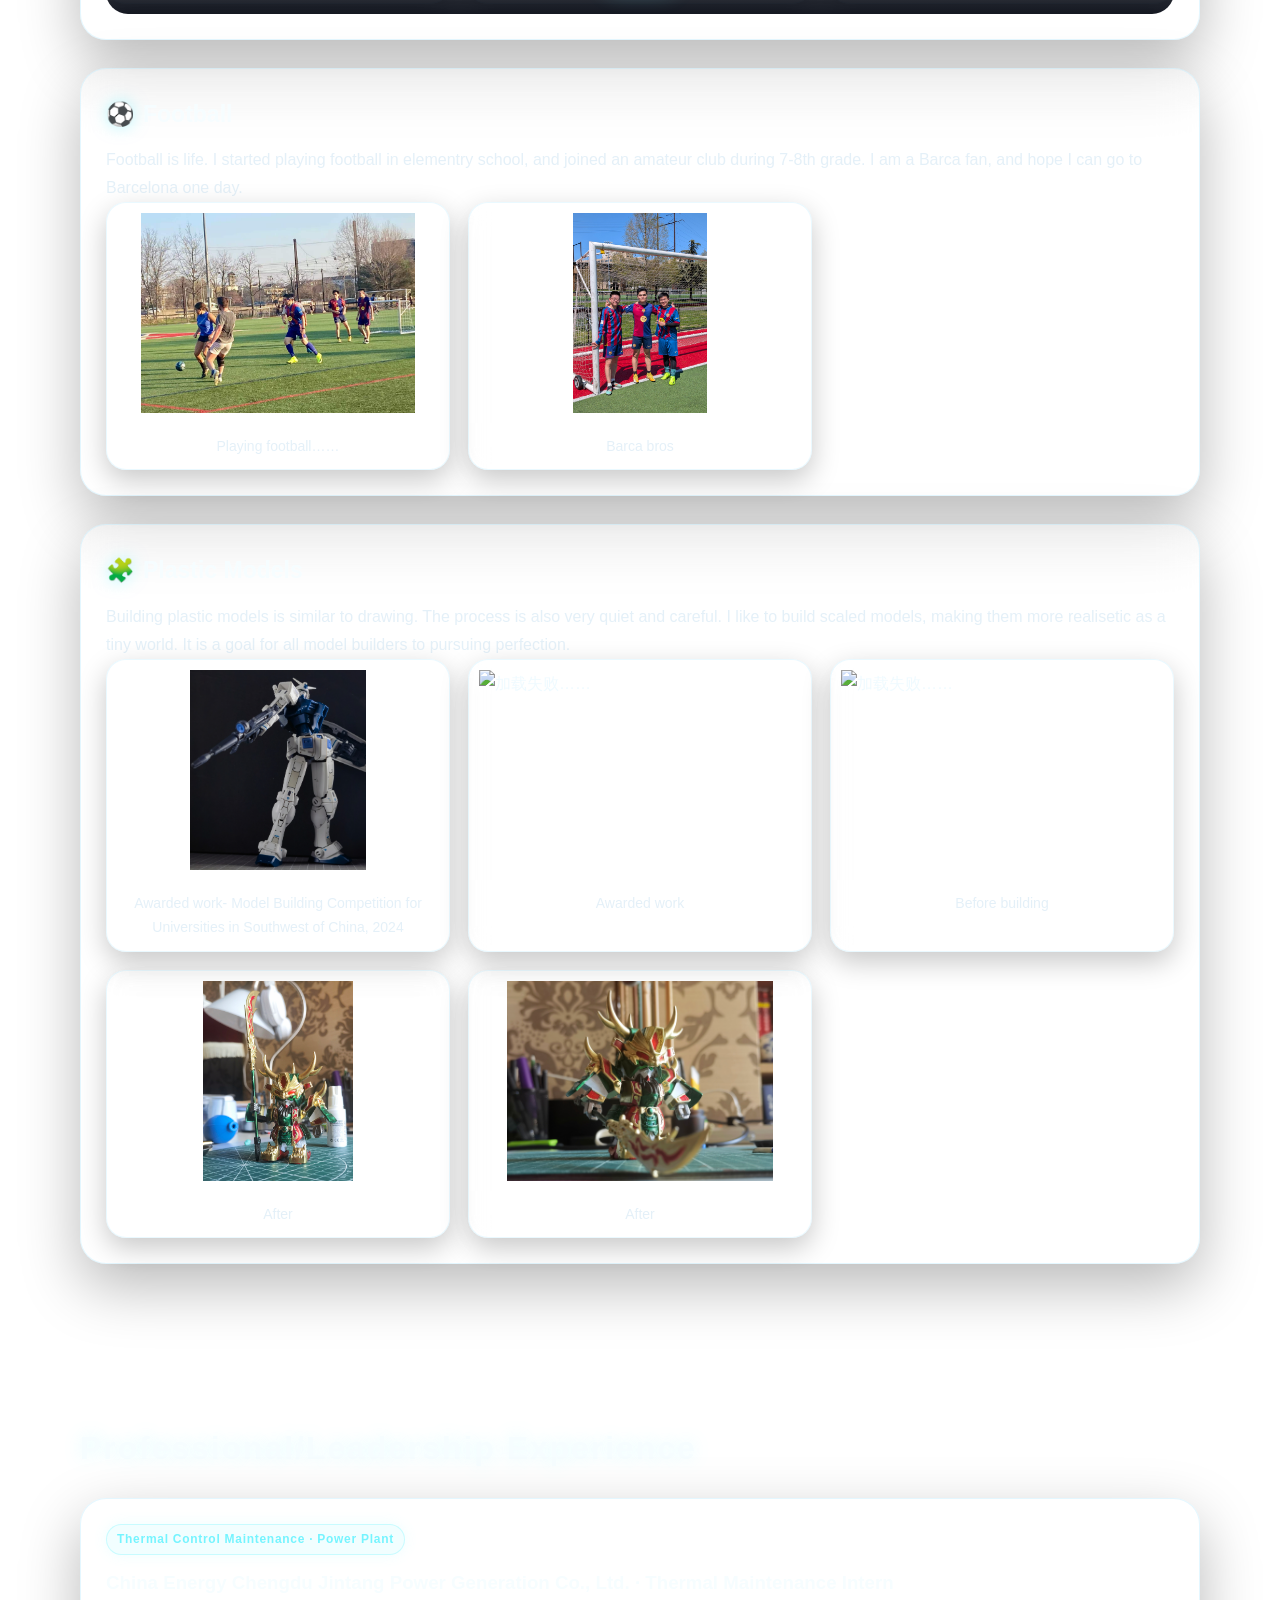
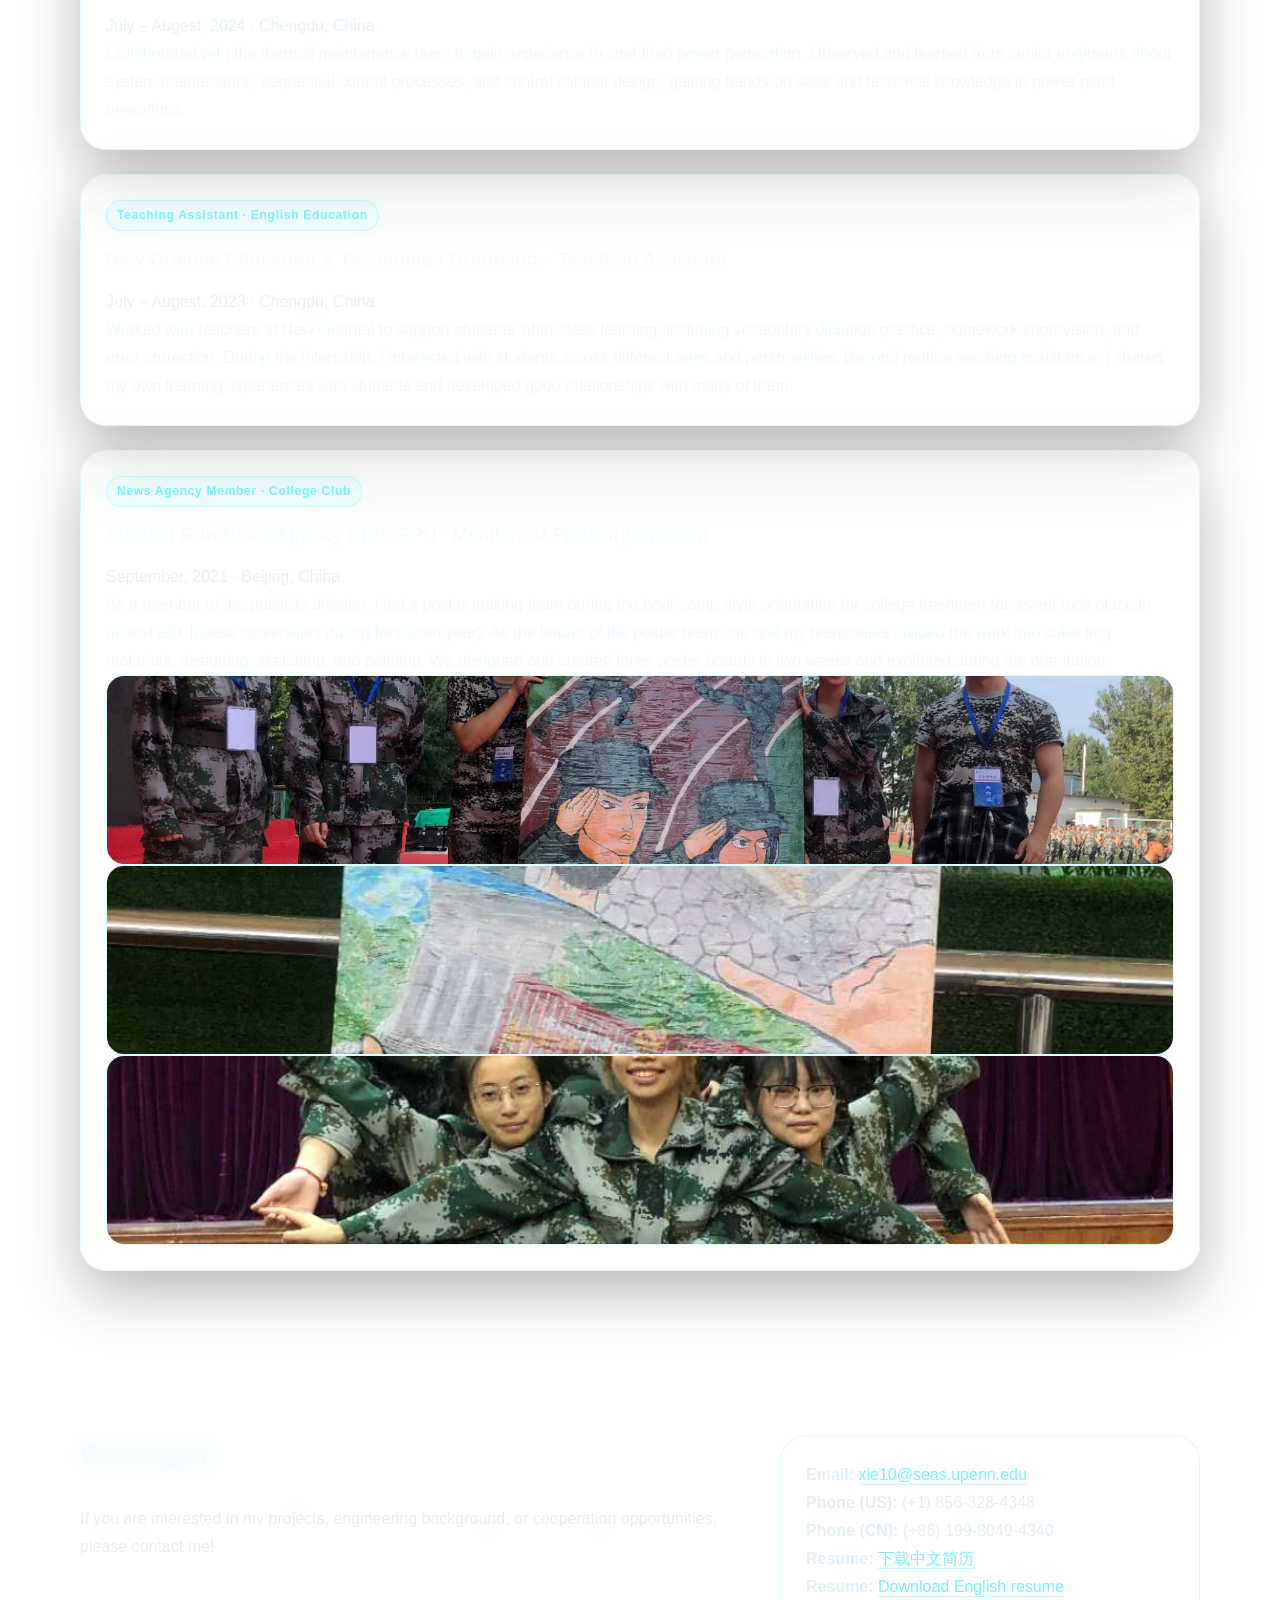
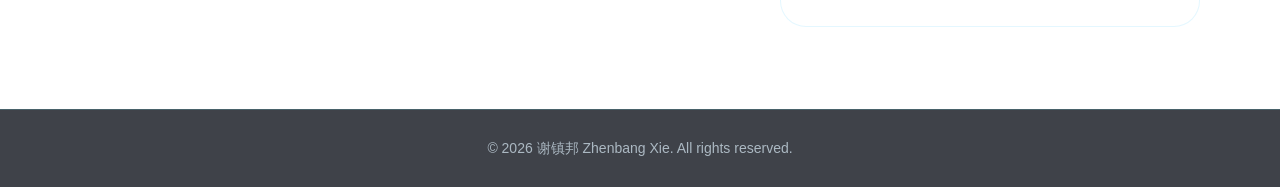
==== commit 328c4b93: "Update index-en.html" ====
--- a/index-en.html
+++ b/index-en.html
@@ -415,7 +415,9 @@
           </p>
           </div>
           <div class="experience-image">
-            <img src="images/poster1.jpg" alt="failed to load" />
+            <img src="images/poster1.jpg" alt="加载失败……" />
+          <img src="images/poster2.jpg" alt="加载失败……" />
+          <img src="images/team.jpg" alt="加载失败……" />
           </div>
           </article>
 
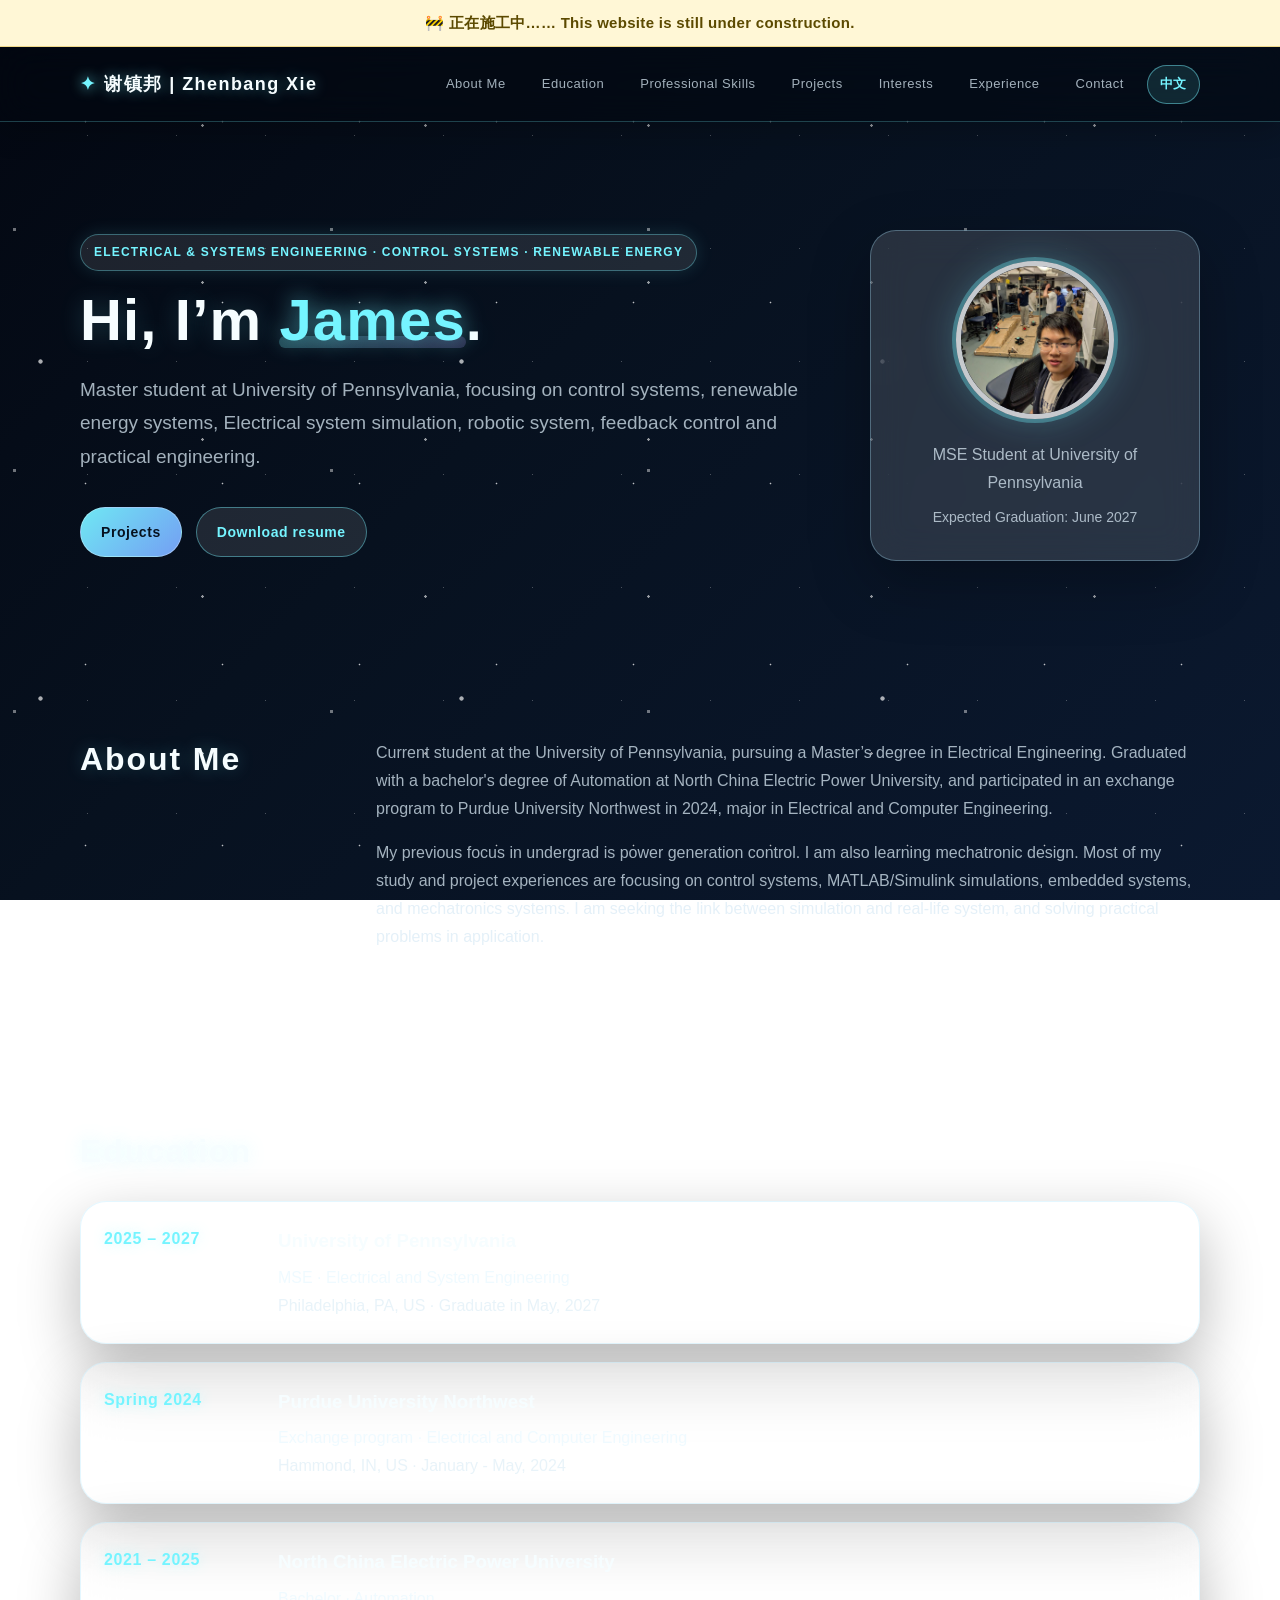
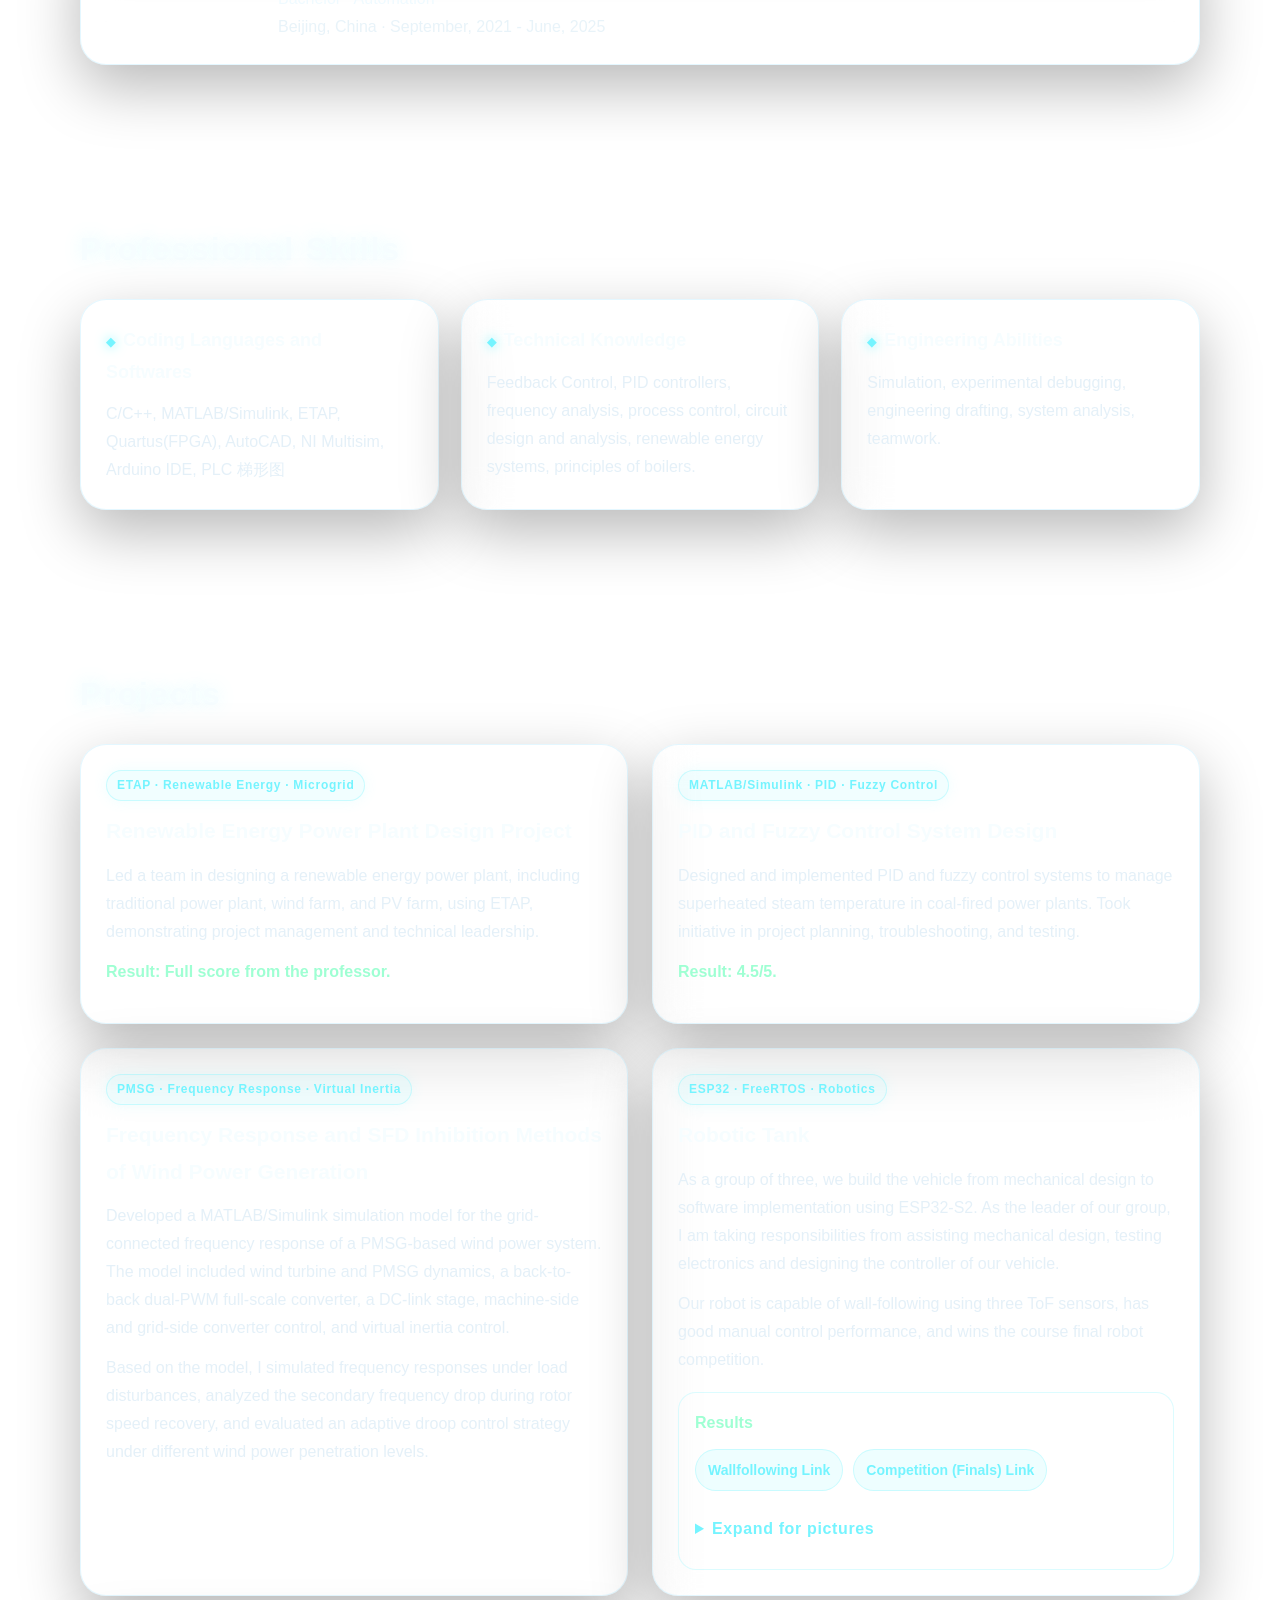
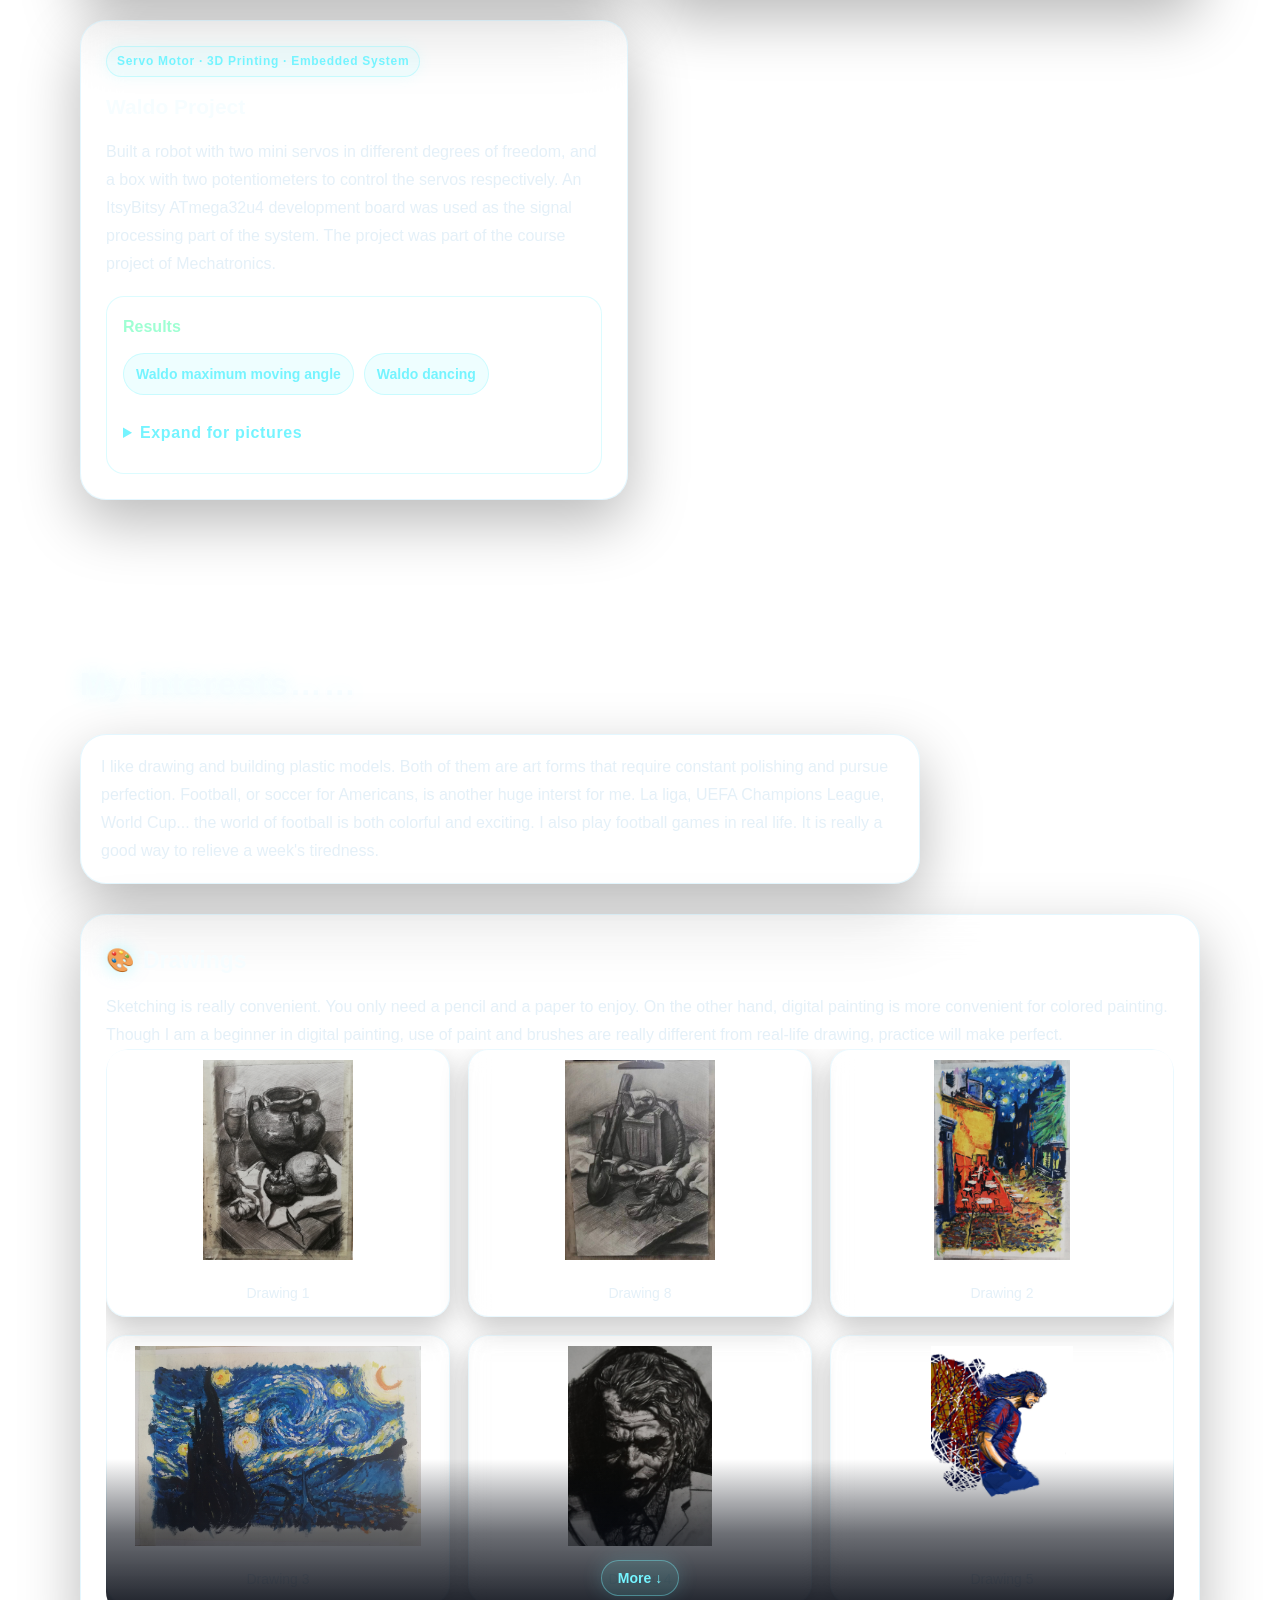
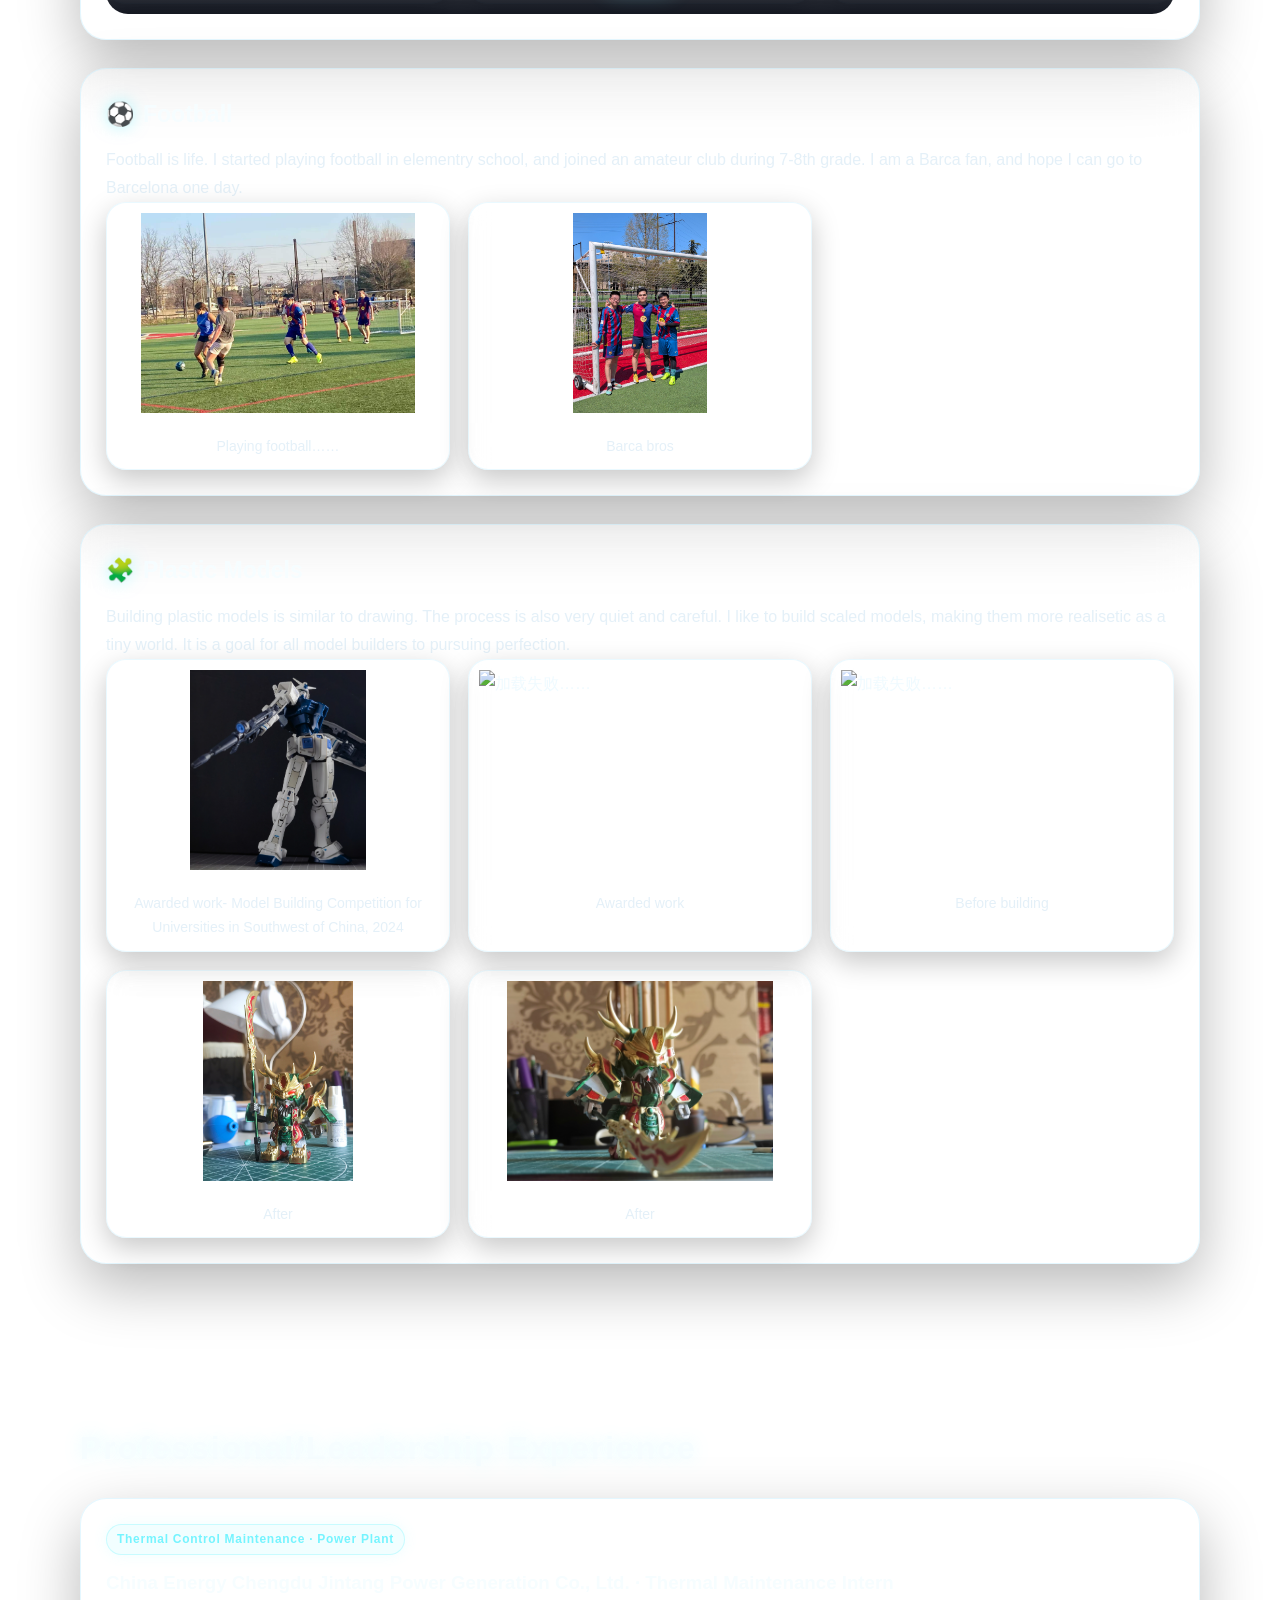
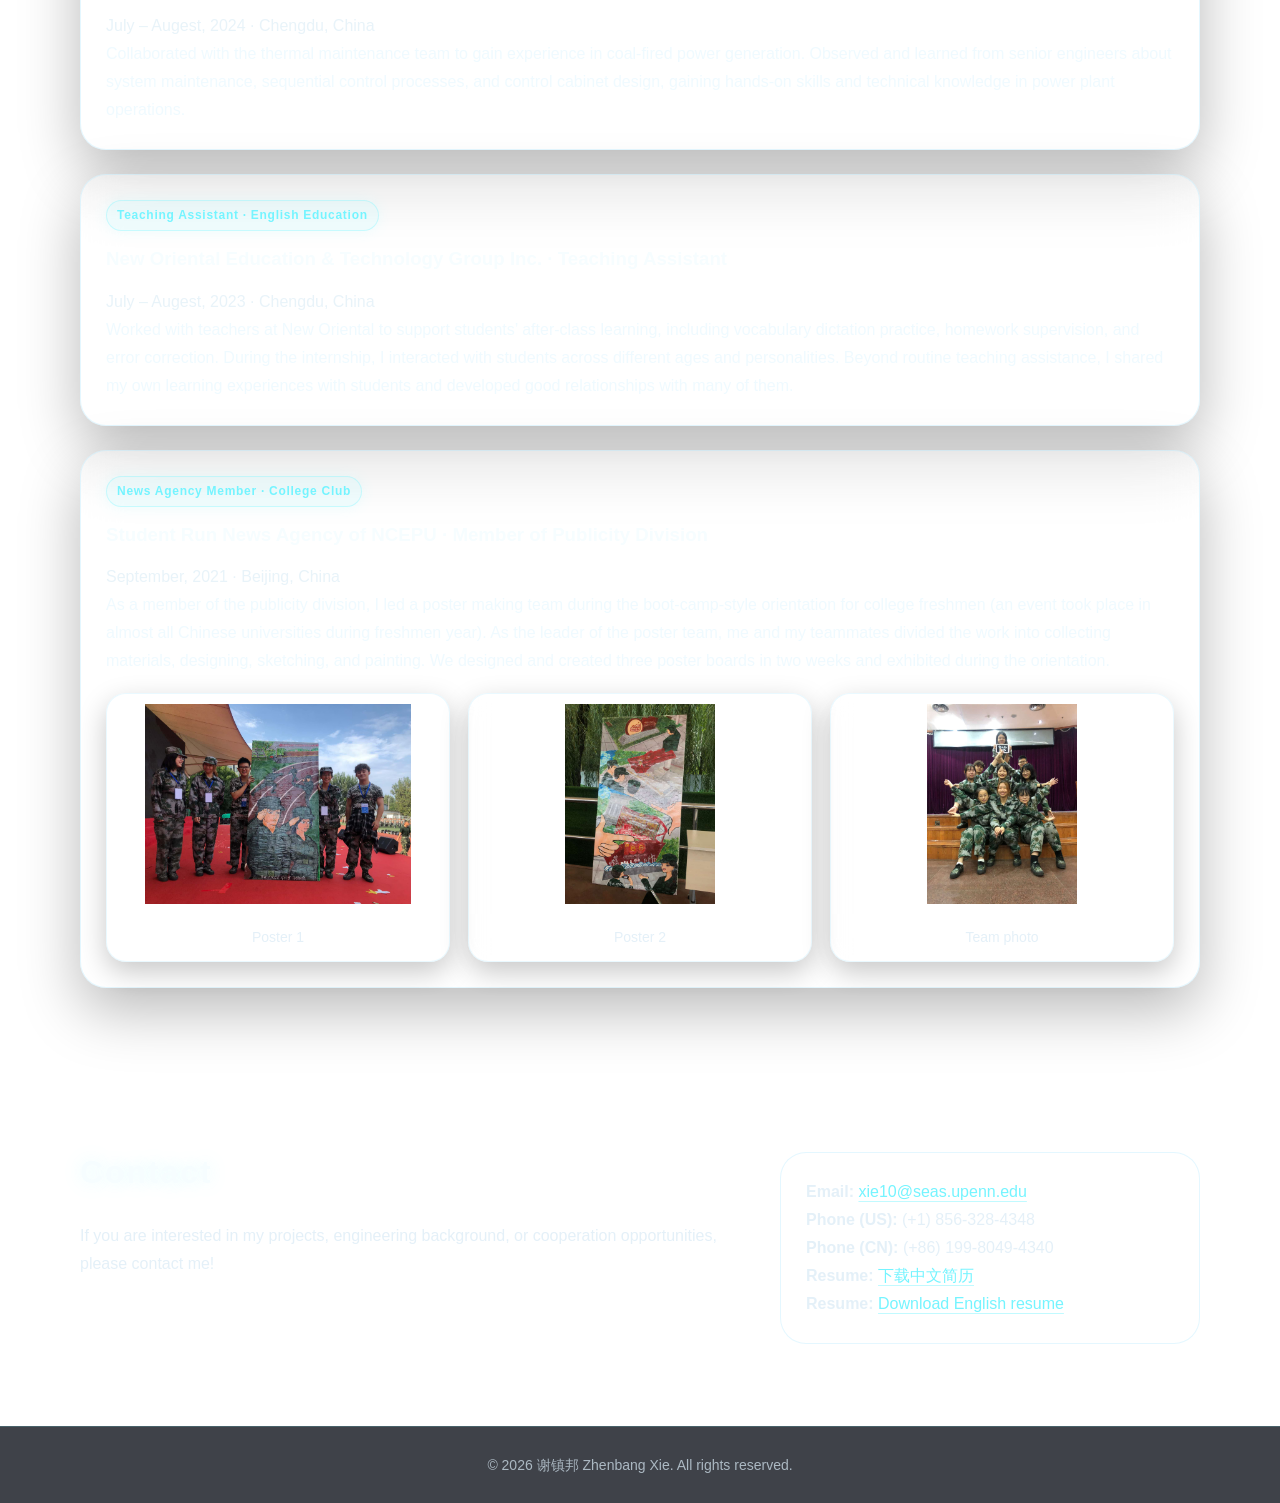
==== commit bc2fb94c: "Update index-en.html" ====
--- a/index-en.html
+++ b/index-en.html
@@ -414,11 +414,22 @@
             We designed and created three poster boards in two weeks and exhibited during the orientation.
           </p>
           </div>
-          <div class="experience-image">
-            <img src="images/poster1.jpg" alt="加载失败……" />
-          <img src="images/poster2.jpg" alt="加载失败……" />
-          <img src="images/team.jpg" alt="加载失败……" />
-          </div>
+          <div class="gallery experience-gallery">
+             <div class="gallery-item">
+               <img src="images/poster1.jpg" alt="通讯社板报作品 1" />
+               <p>Poster 1</p>
+             </div>
+
+             <div class="gallery-item">
+               <img src="images/poster2.jpg" alt="通讯社板报作品 2" />
+               <p>Poster 2</p>
+             </div>
+
+             <div class="gallery-item">
+               <img src="images/team.jpg" alt="通讯社团队照片" />
+               <p>Team photo</p>
+             </div>
+           </div>
           </article>
 
           
--- a/style.css
+++ b/style.css
@@ -909,7 +909,25 @@
   align-items: center;
 }
 
-.experience-image img {
+/* 手机端：图片自动放到文字下方 */
+@media (max-width: 800px) {
+  .experience-with-image {
+    grid-template-columns: 1fr;
+  }
+
+  .experience-image img {
+    height: 220px;
+  }
+}
+/* ========== 实习经历三图横排 ========== */
+.experience-photo-row {
+  display: grid;
+  grid-template-columns: repeat(3, 1fr);
+  gap: 18px;
+  margin-top: 18px;
+}
+
+.experience-photo-row img {
   width: 100%;
   height: 190px;
   object-fit: cover;
@@ -917,15 +935,32 @@
   display: block;
   border: 1px solid rgba(117, 244, 255, 0.28);
   cursor: zoom-in;
-}
-
-/* 手机端：图片自动放到文字下方 */
-@media (max-width: 800px) {
-  .experience-with-image {
+  box-shadow: 0 10px 28px rgba(0, 0, 0, 0.22);
+  transition: all 0.22s ease;
+}
+
+.experience-photo-row img:hover {
+  transform: translateY(-3px);
+  box-shadow: 0 0 24px rgba(117, 244, 255, 0.18);
+}
+
+/* 手机端：三张图改成一列 */
+@media (max-width: 640px) {
+  .experience-photo-row {
     grid-template-columns: 1fr;
   }
 
-  .experience-image img {
+  .experience-photo-row img {
     height: 220px;
   }
 }
+/* ========== 实习经历图片：使用 gallery 样式 ========== */
+.experience-gallery {
+  margin-top: 18px;
+}
+
+/* 实习经历里的图片完整显示，不裁剪 */
+.experience-gallery .gallery-item img {
+  height: 220px;
+  object-fit: contain;
+}
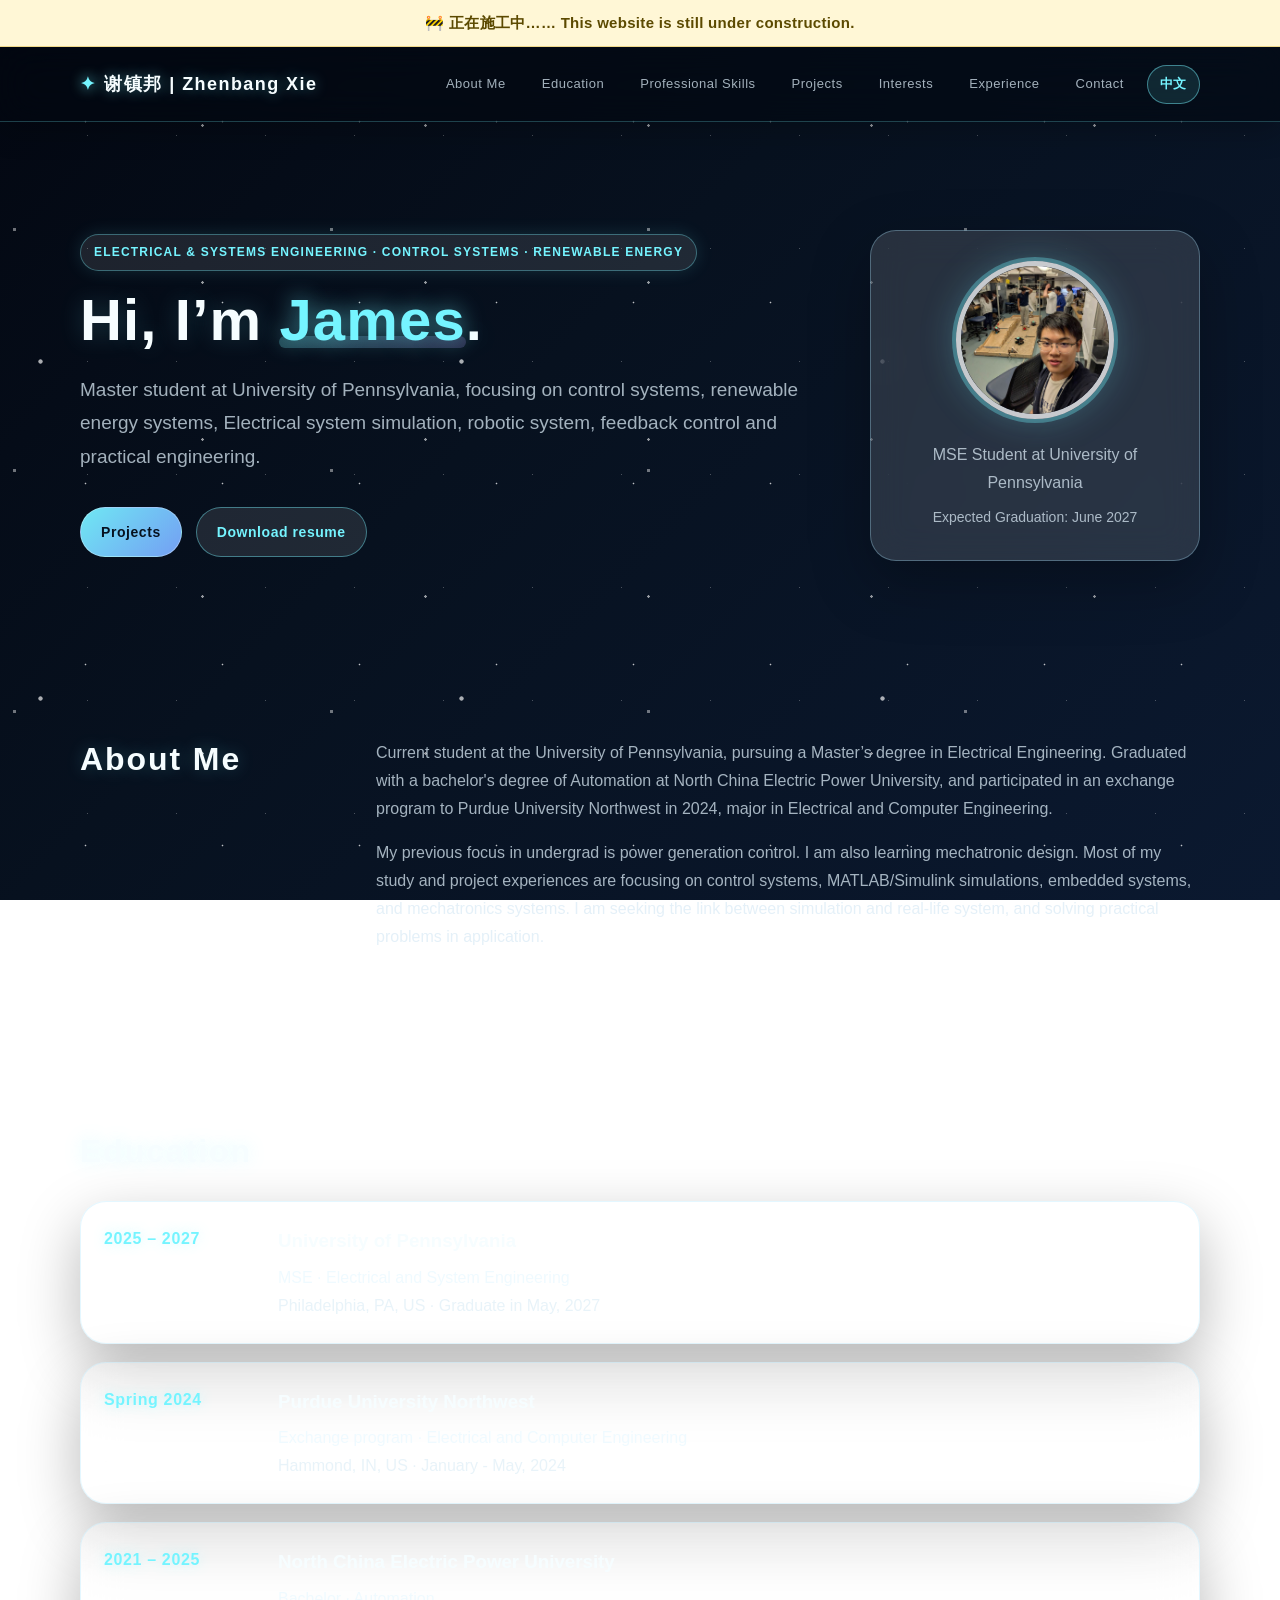
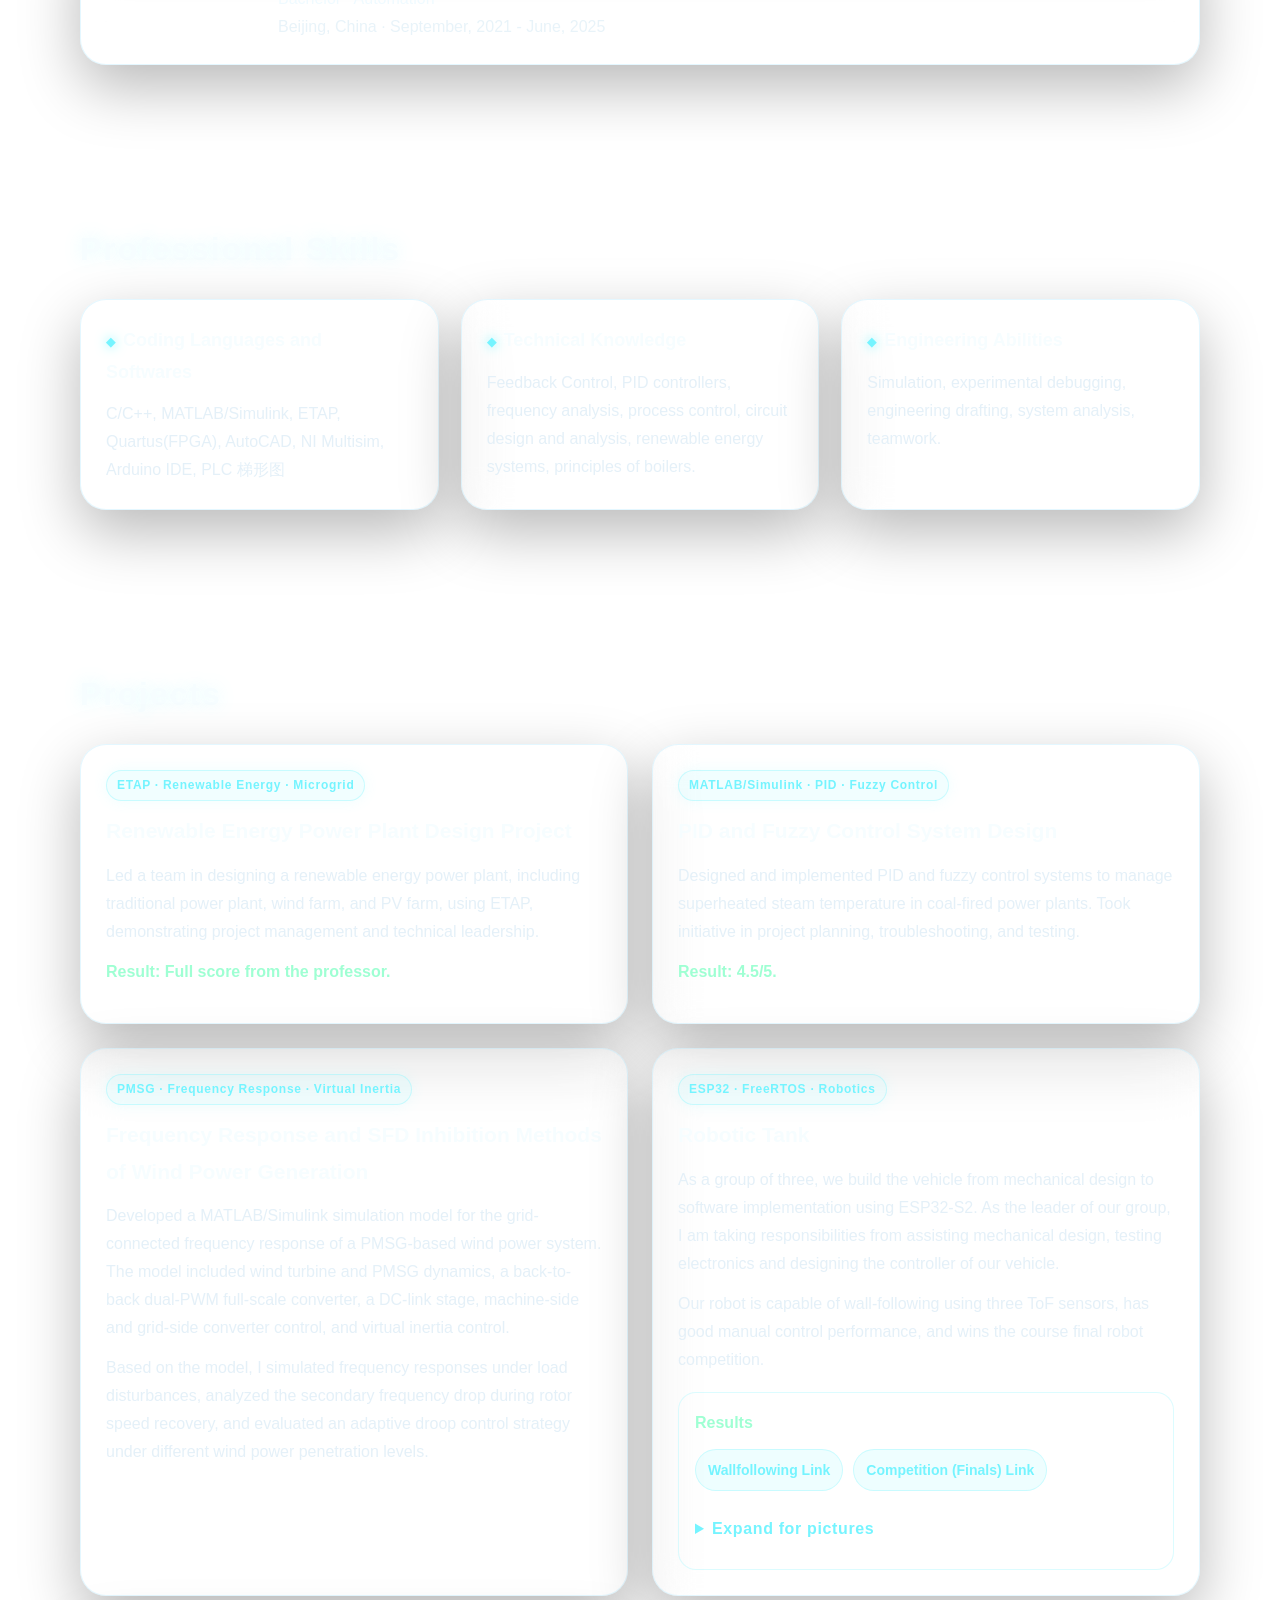
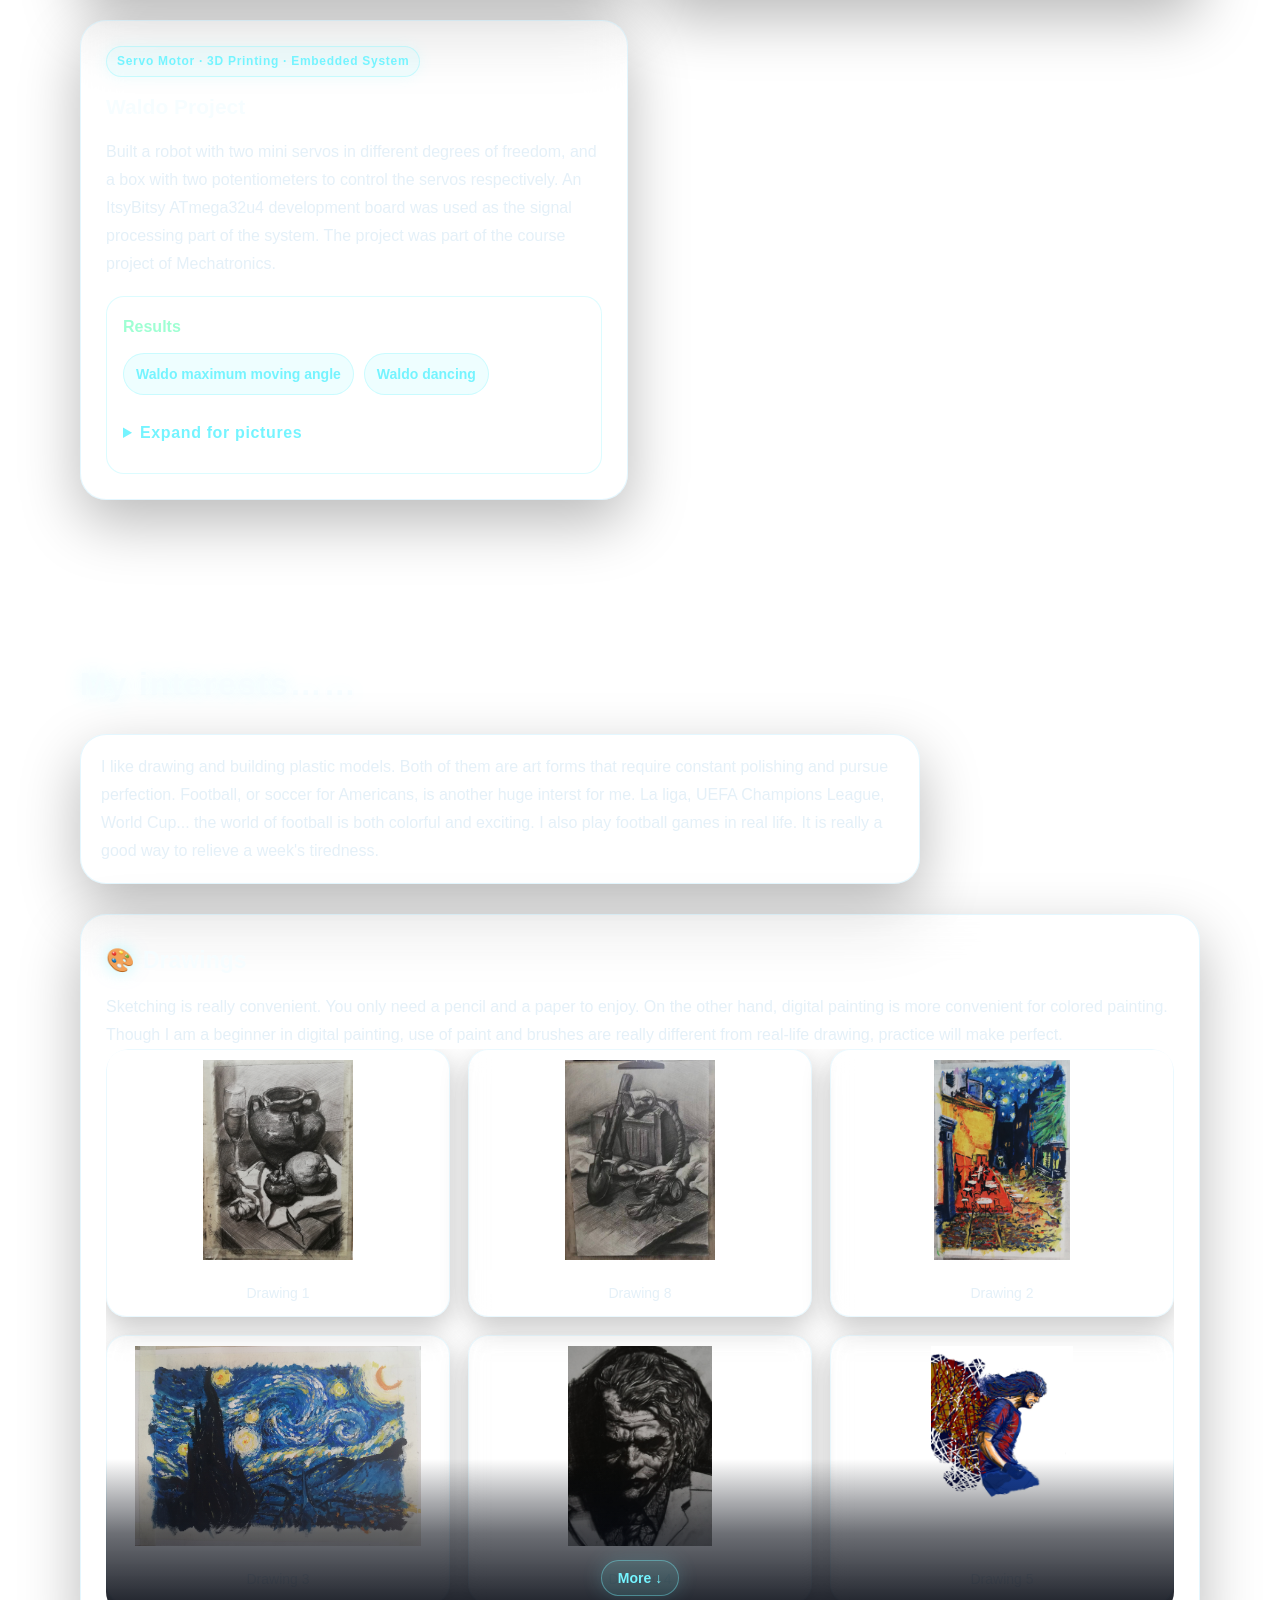
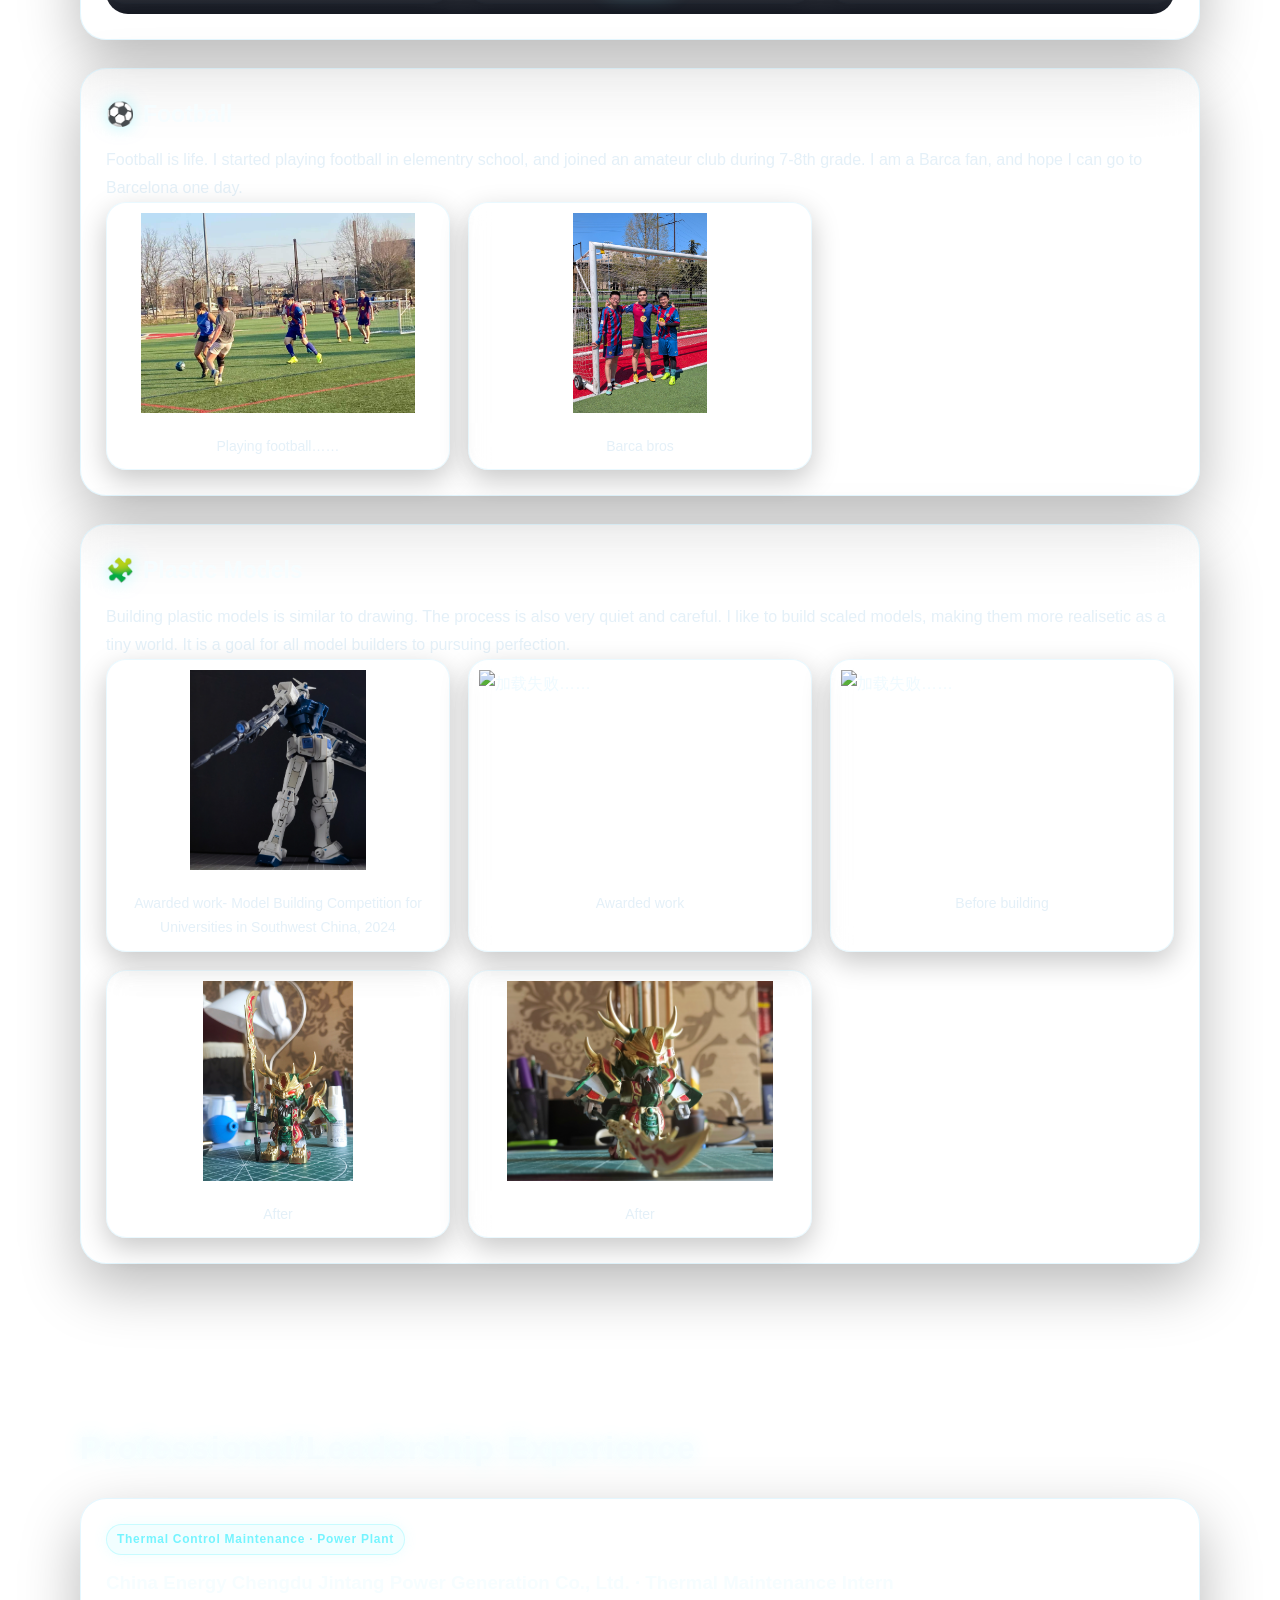
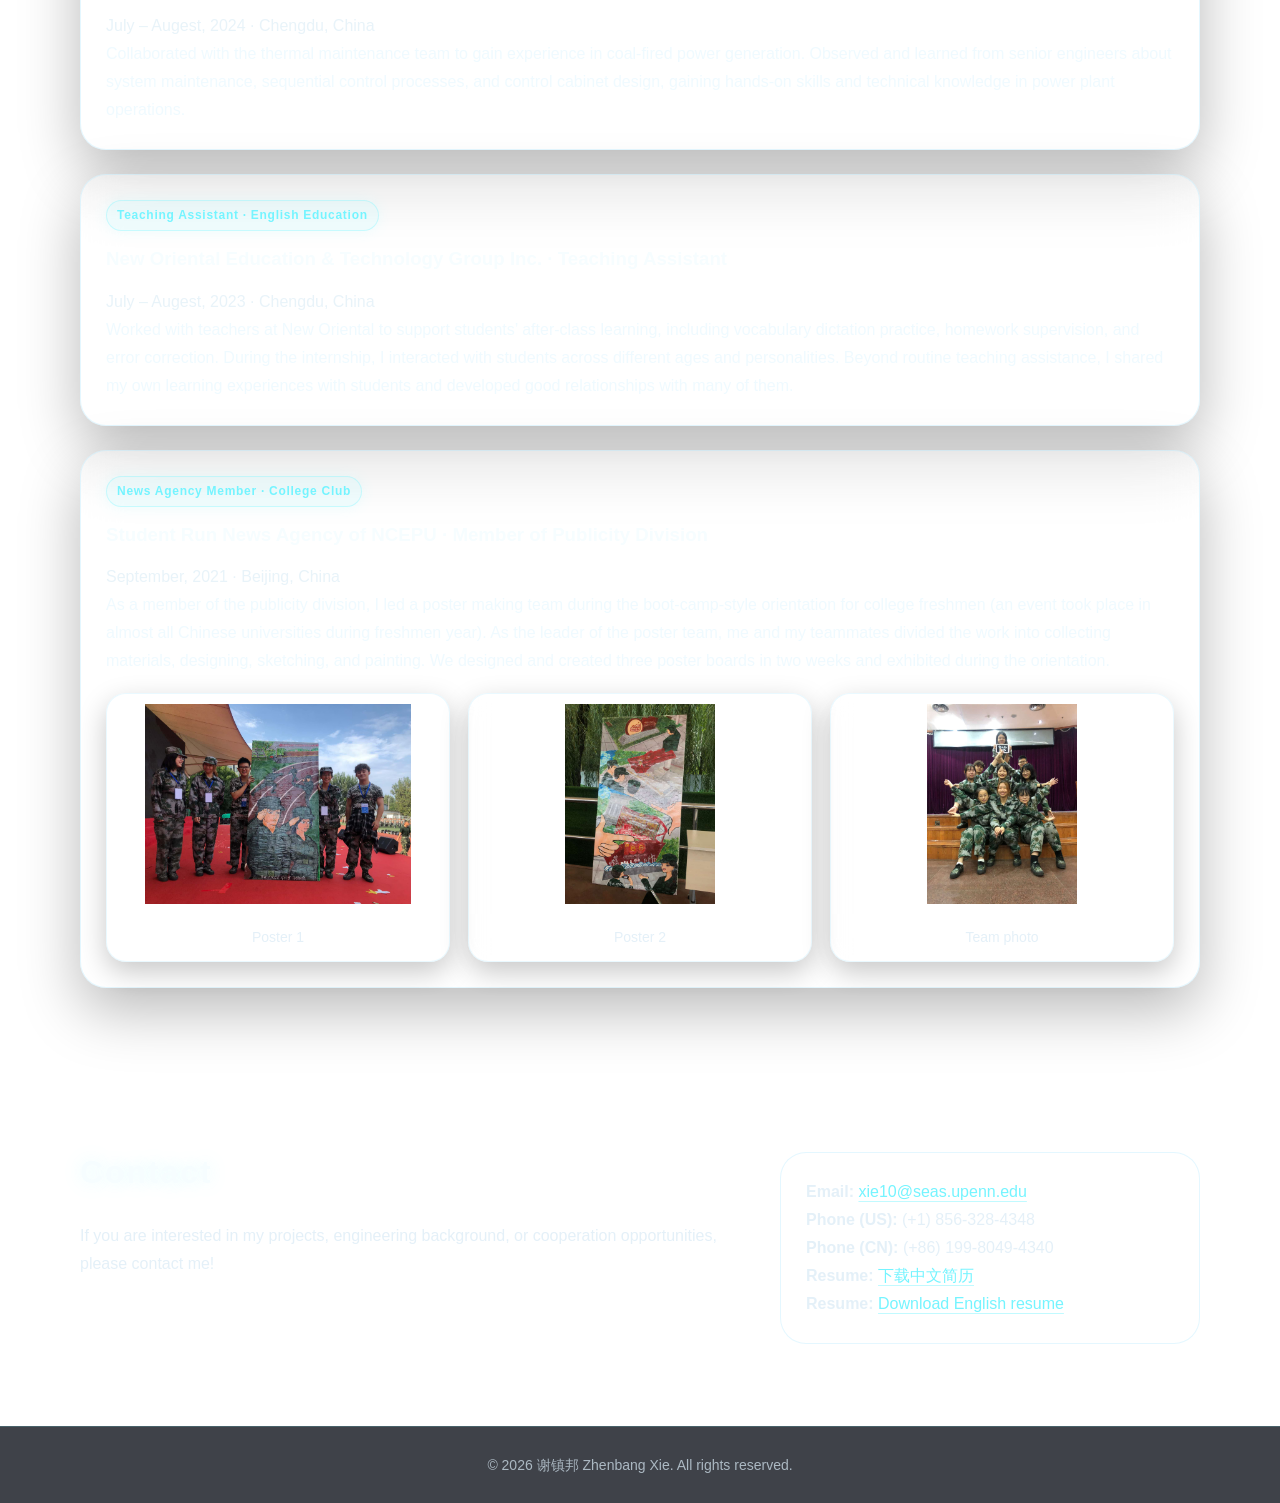
==== commit d23e2ebf: "Update index-en.html" ====
--- a/index-en.html
+++ b/index-en.html
@@ -343,7 +343,7 @@
             <div class="gallery">
               <div class="gallery-item">
                 <img src="images/model-1.jpg" alt="加载失败……" />
-                <p>Awarded work- Model Building Competition for Universities in Southwest of China, 2024</p>
+                <p>Awarded work- Model Building Competition for Universities in Southwest China, 2024</p>
               </div>
 
               <div class="gallery-item">
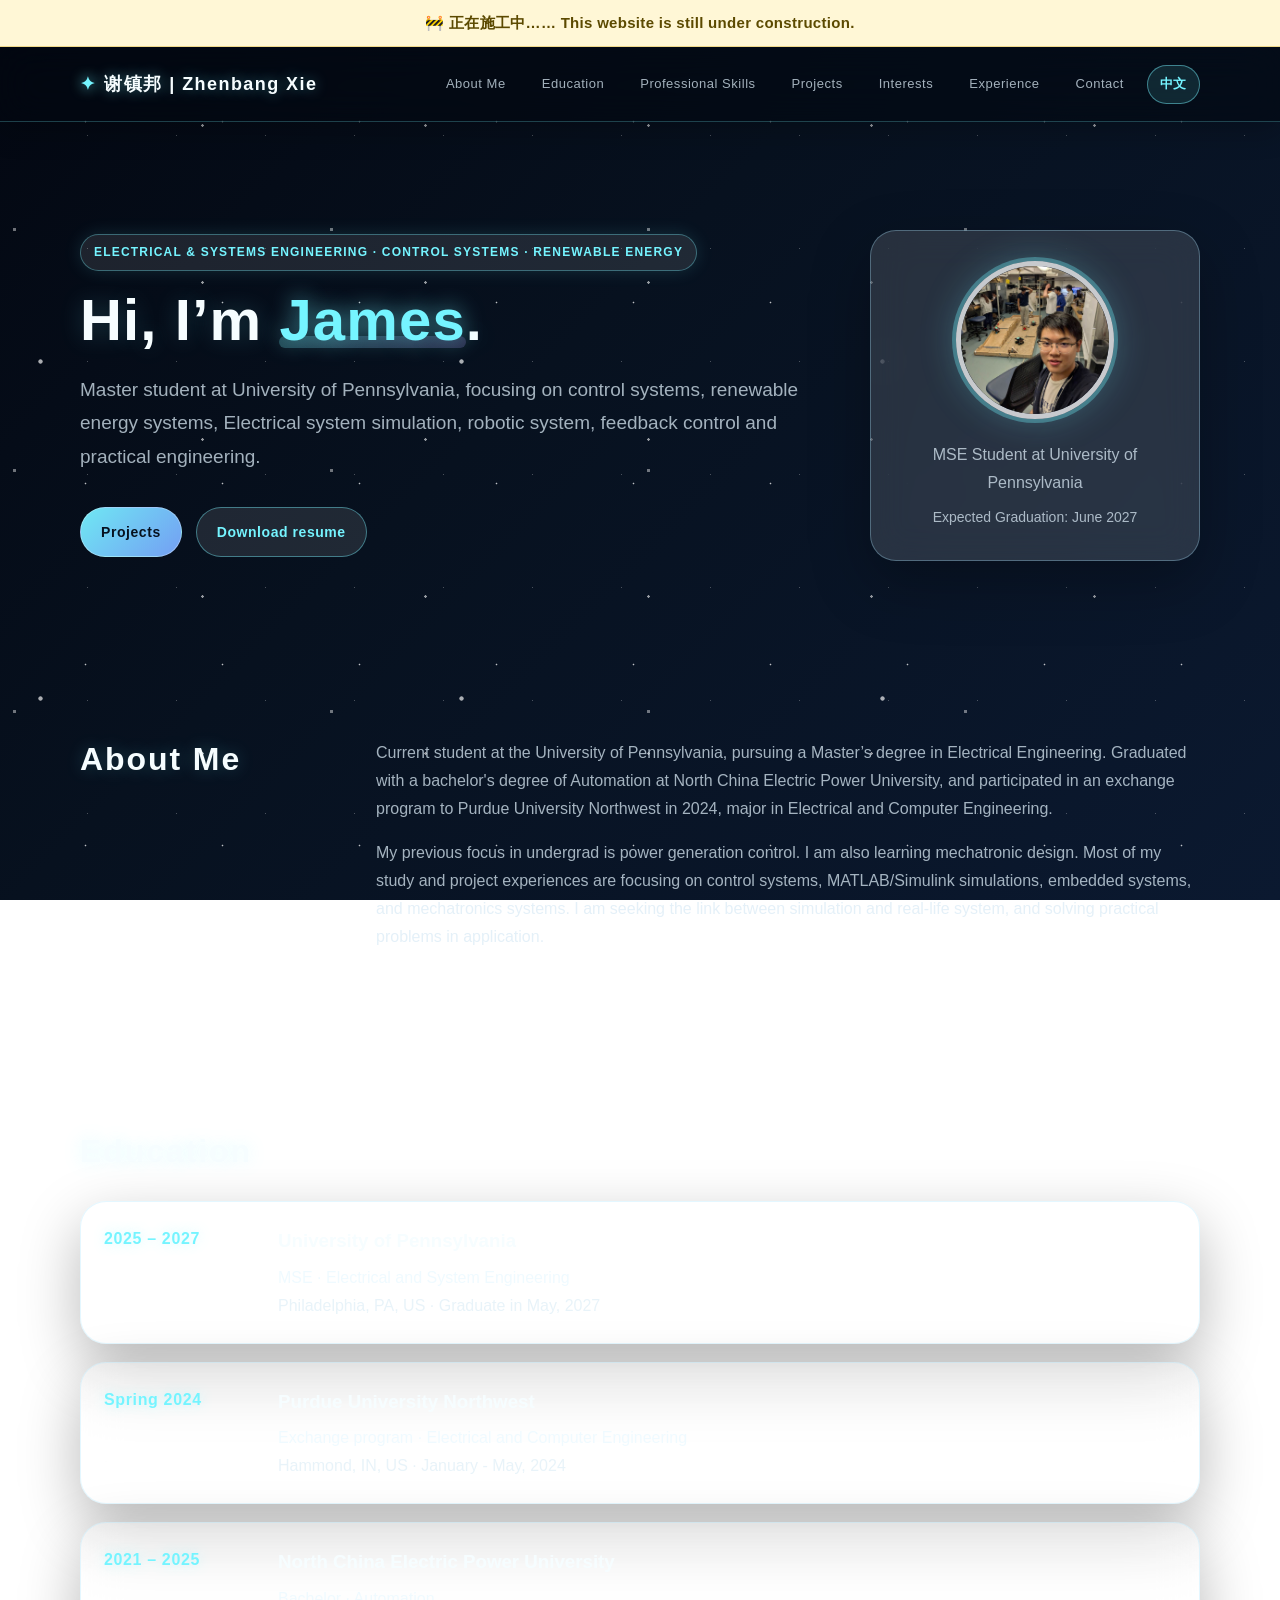
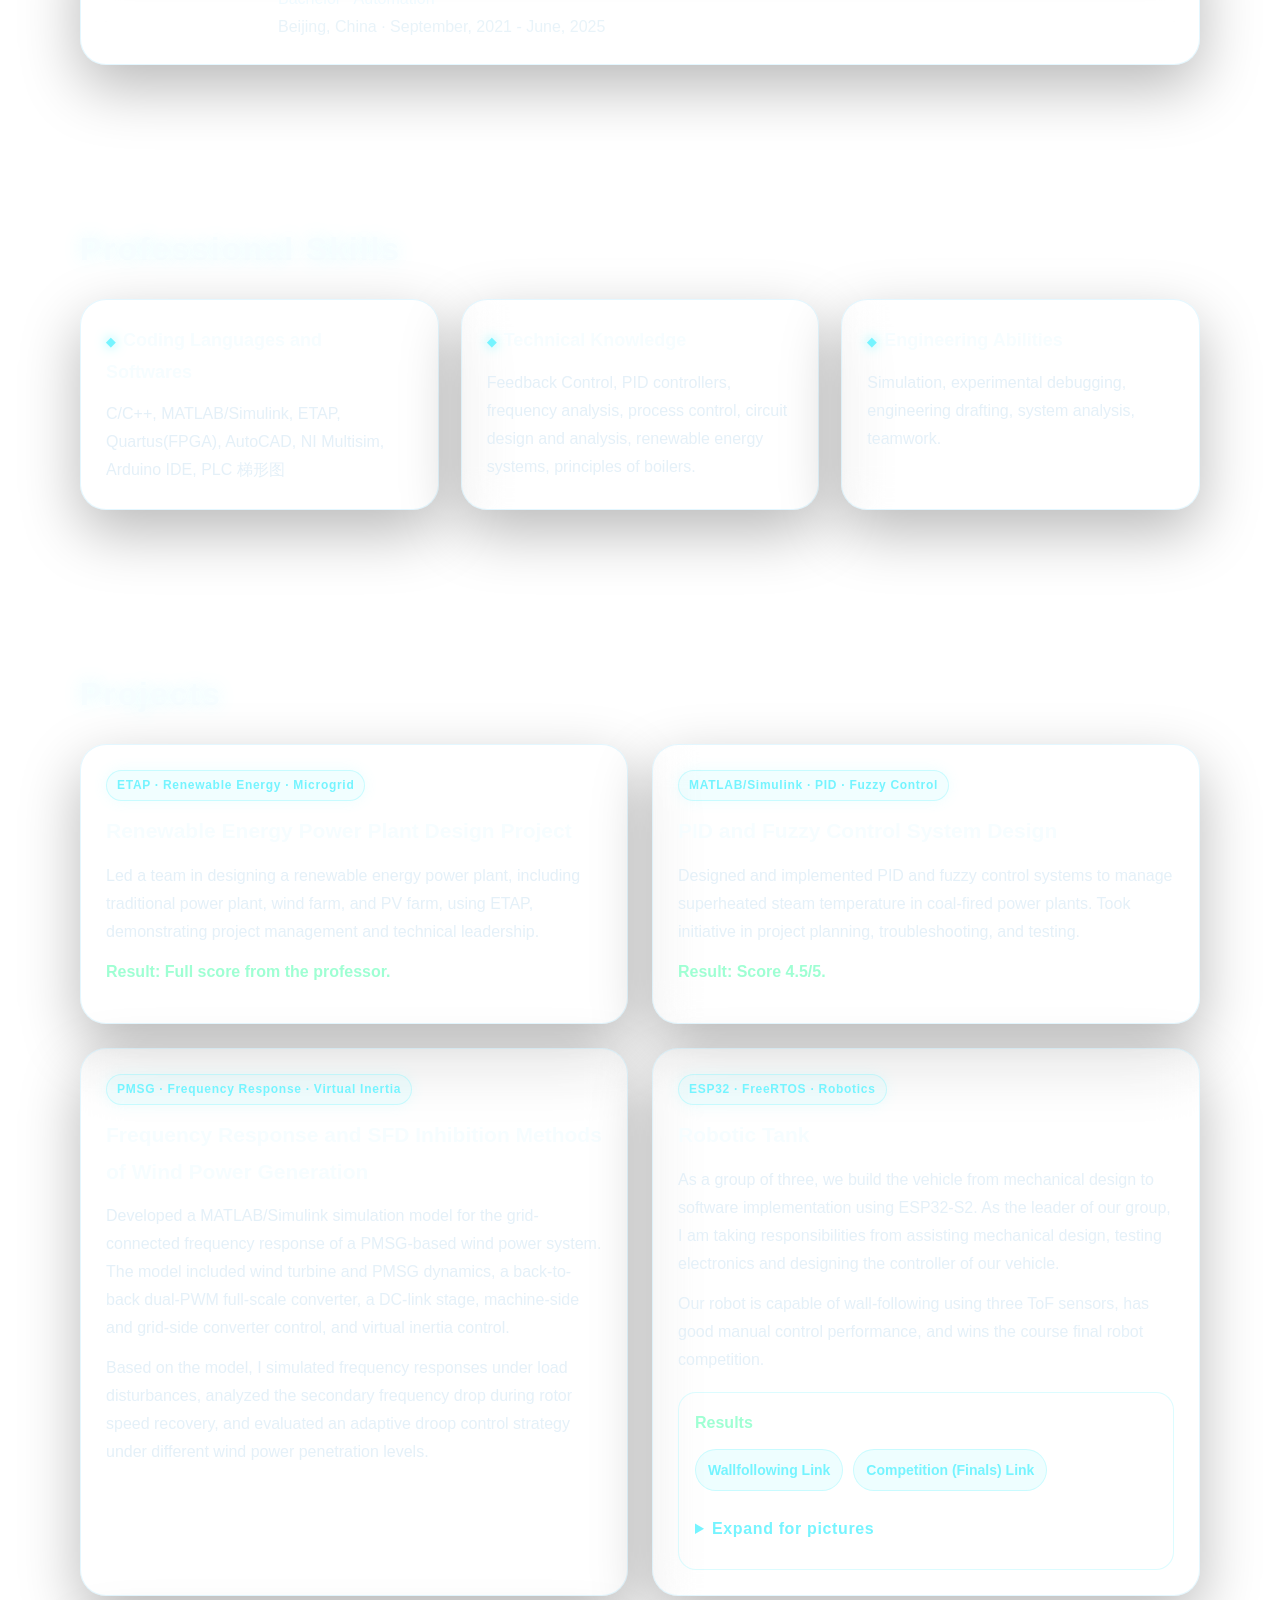
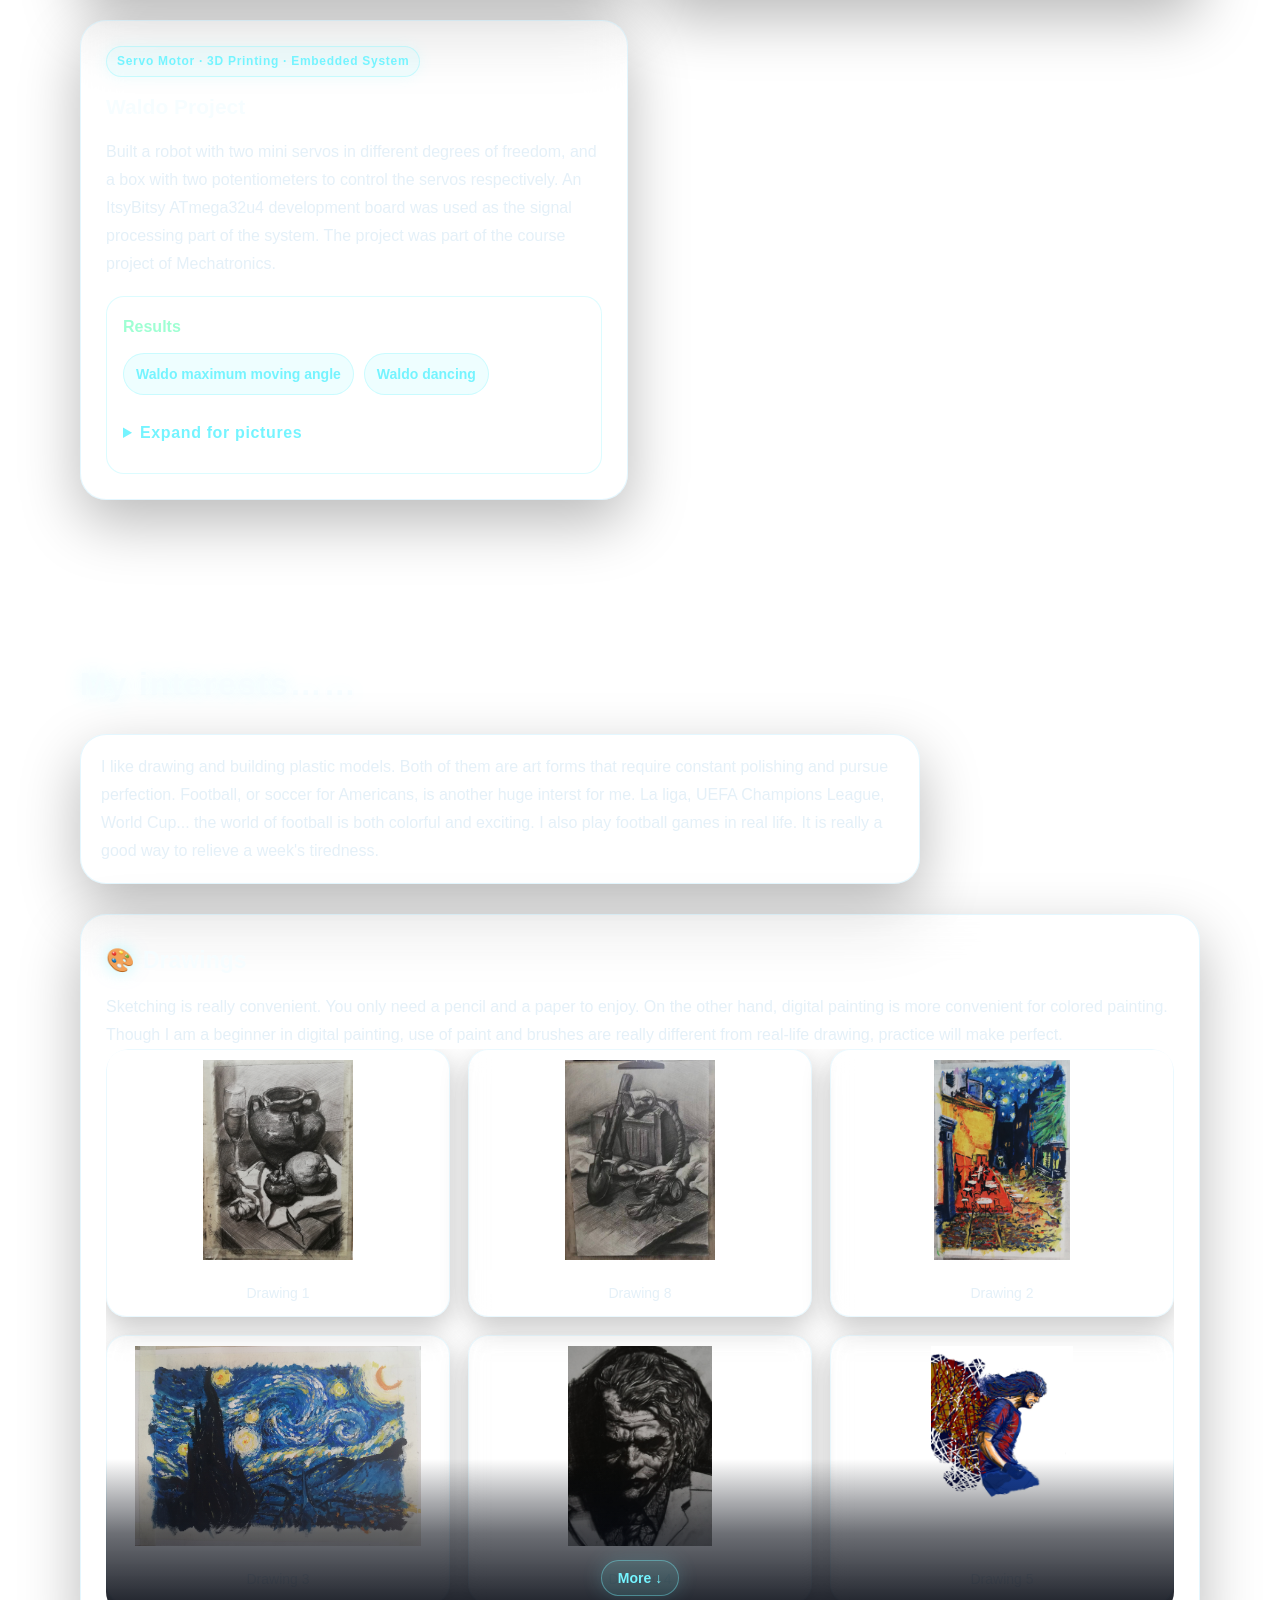
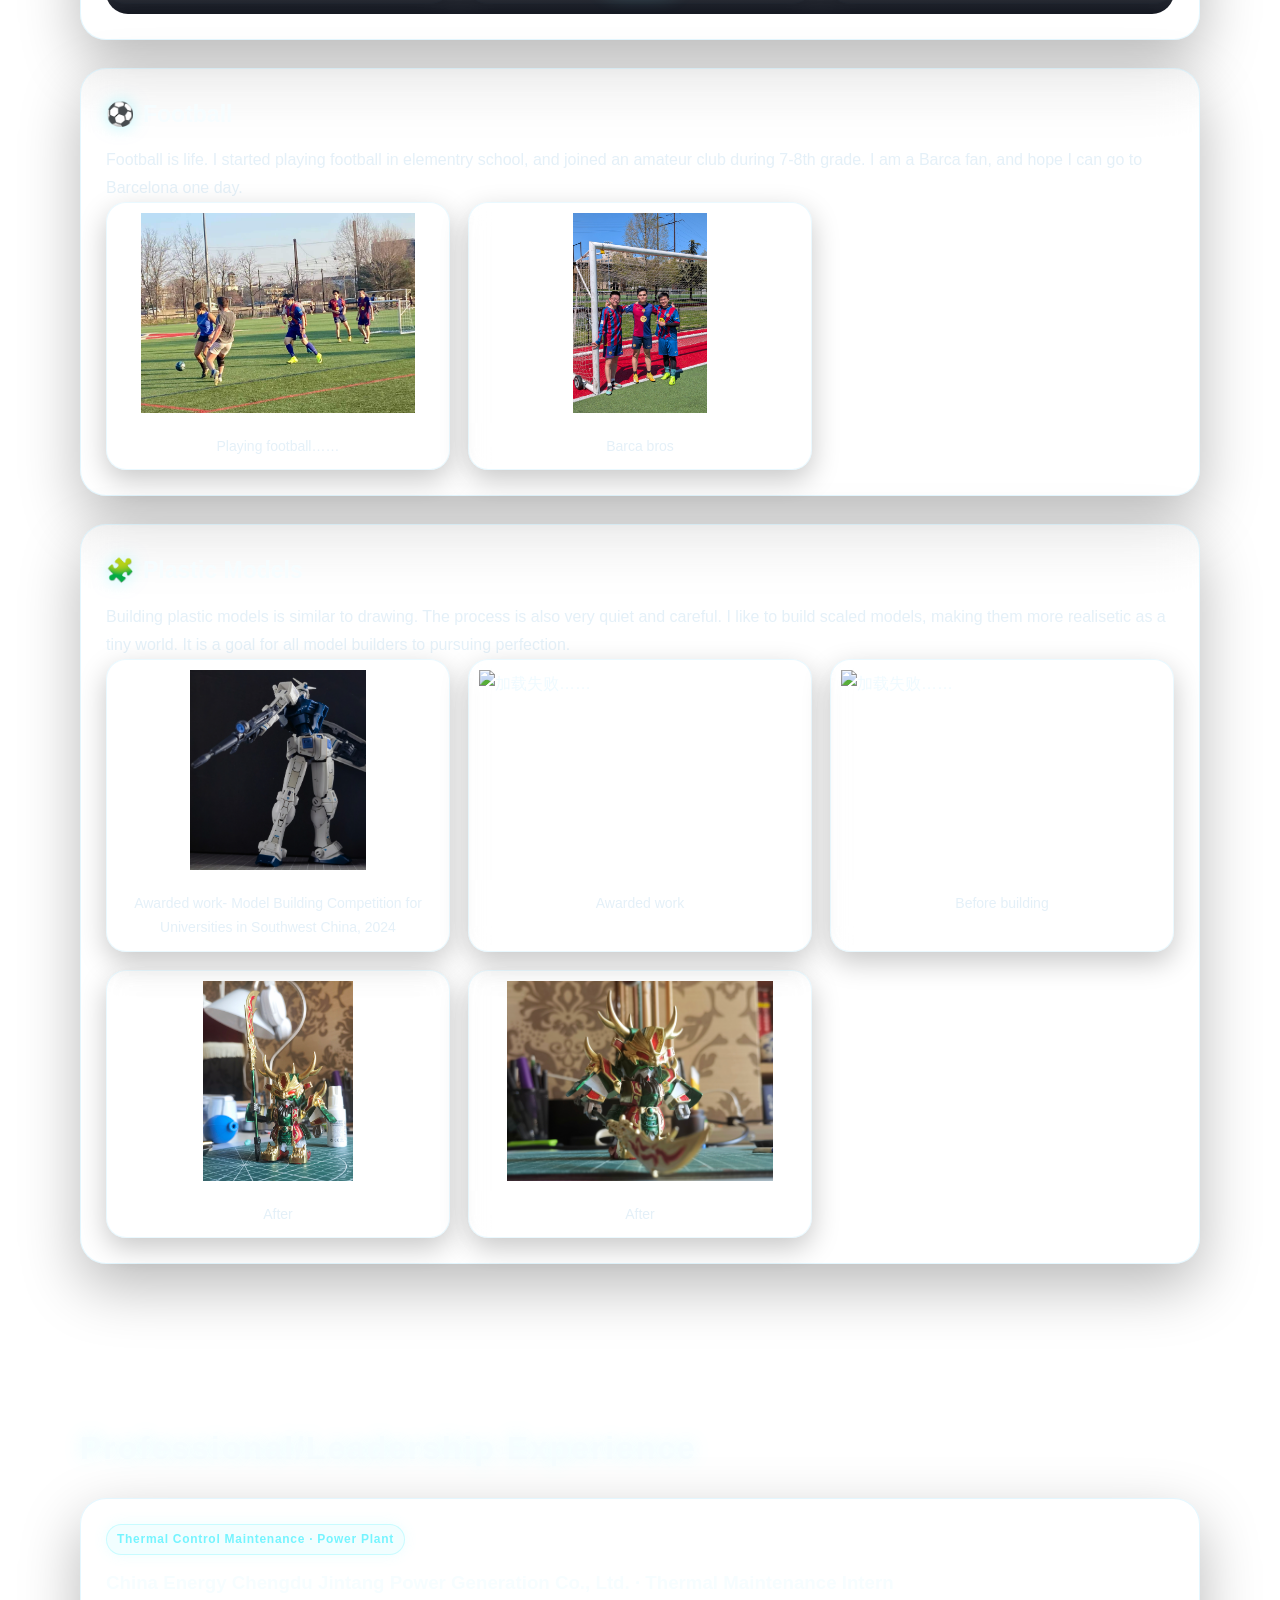
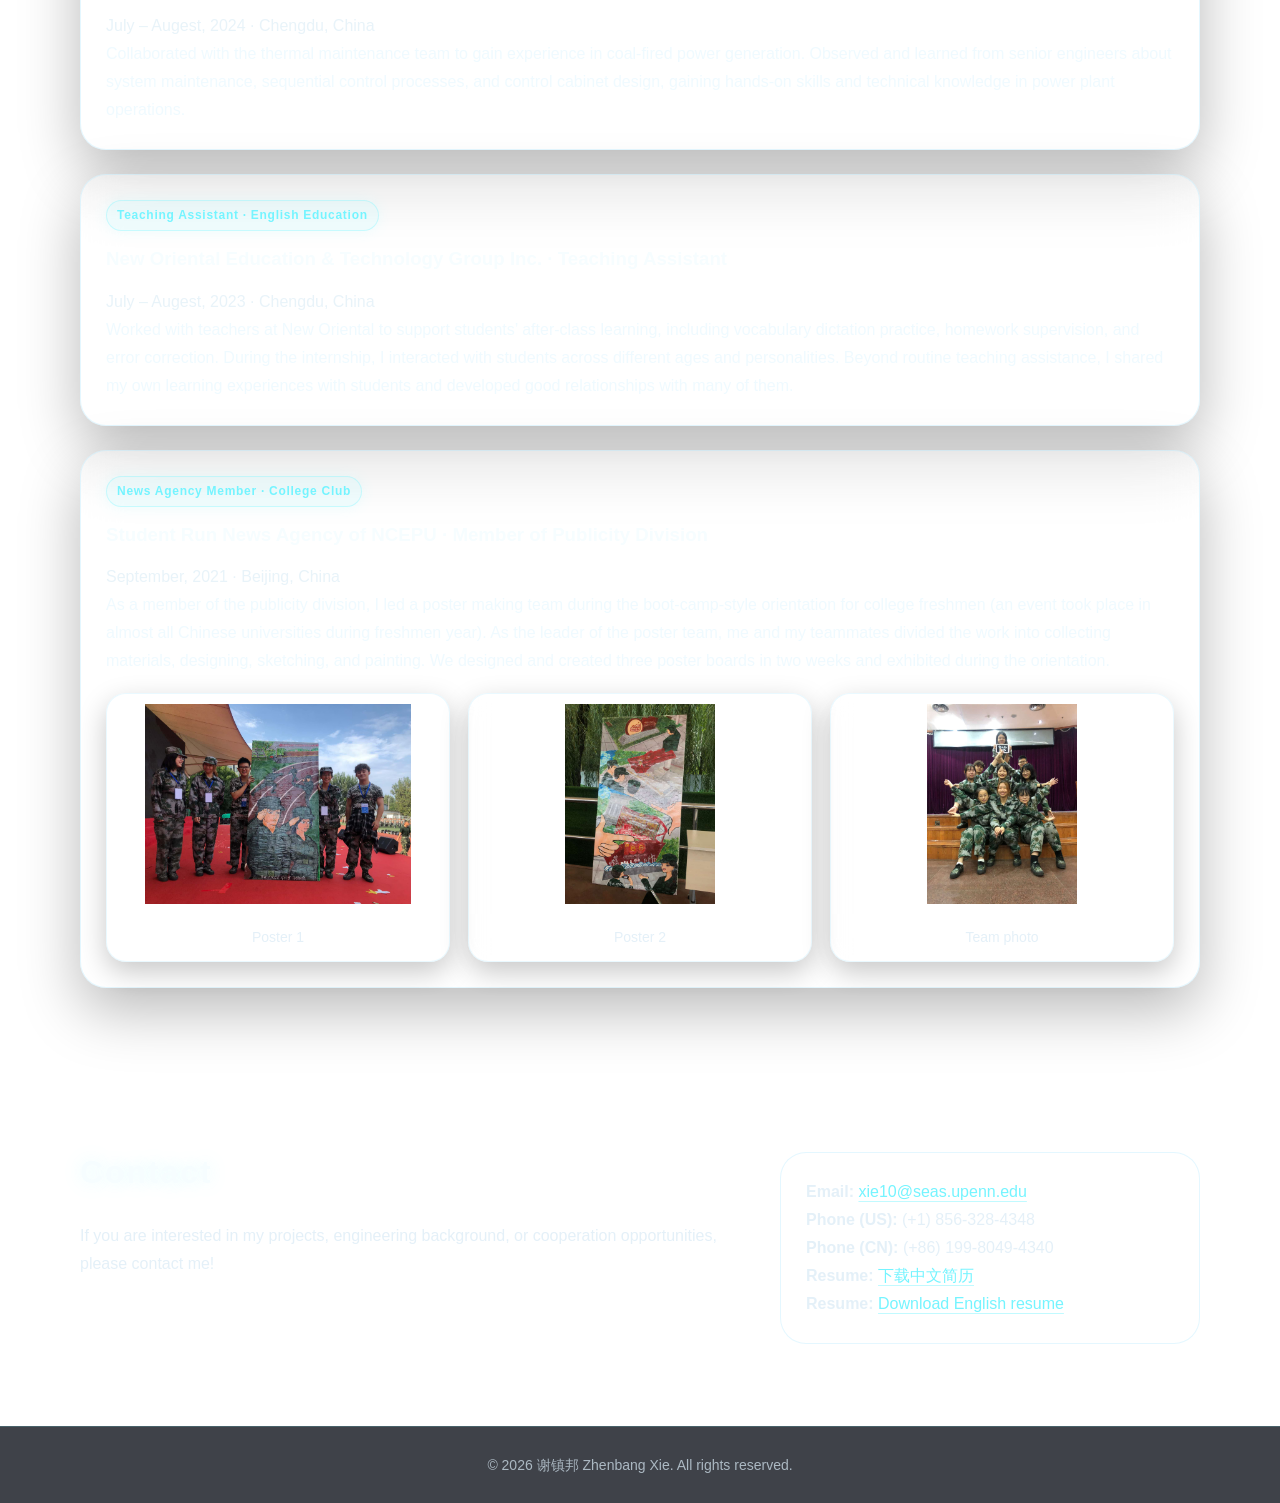
==== commit c12bbd08: "Update index-en.html" ====
--- a/index-en.html
+++ b/index-en.html
@@ -156,7 +156,7 @@
             <p>
               Designed and implemented PID and fuzzy control systems to manage superheated steam temperature in coal-fired power plants. Took initiative in project planning, troubleshooting, and testing.
             </p>
-            <p class="result">Result: 4.5/5.</p>
+            <p class="result">Result: Score 4.5/5.</p>
           </article>
 
           <article class="project-card">
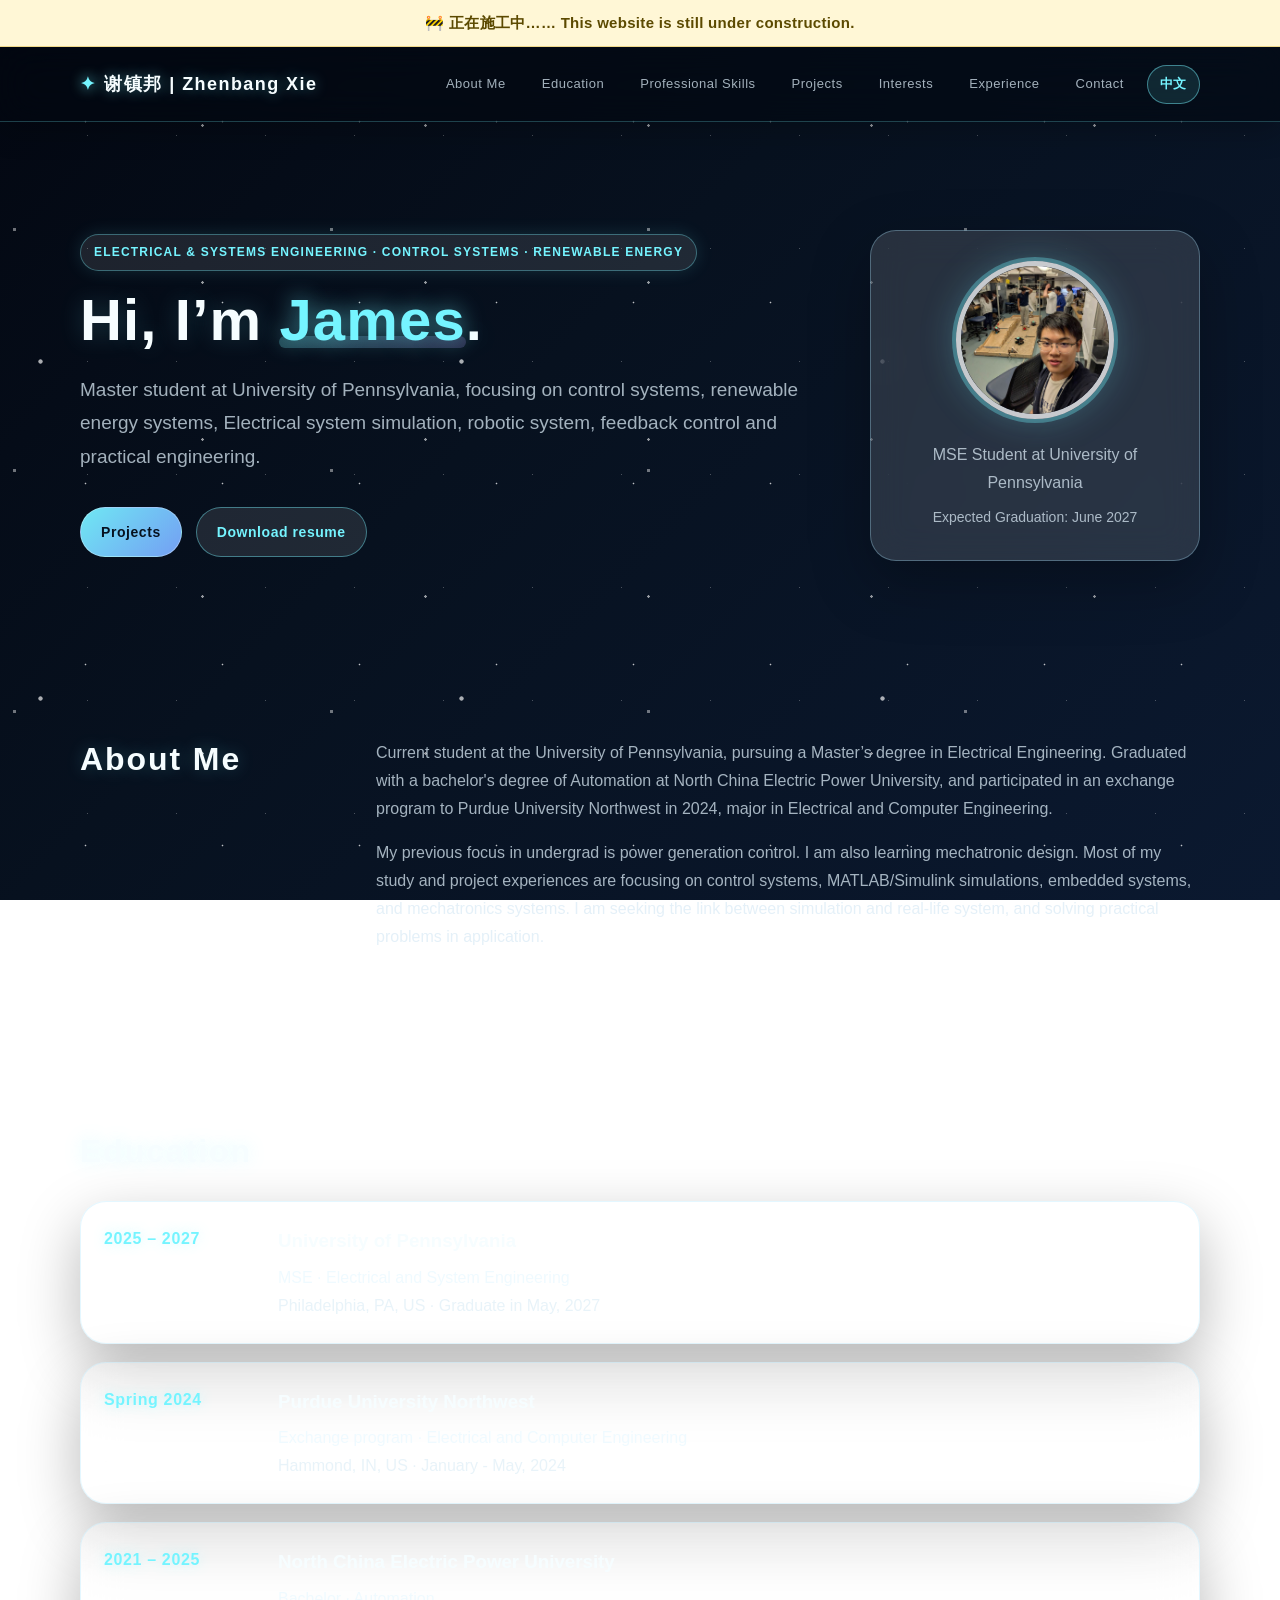
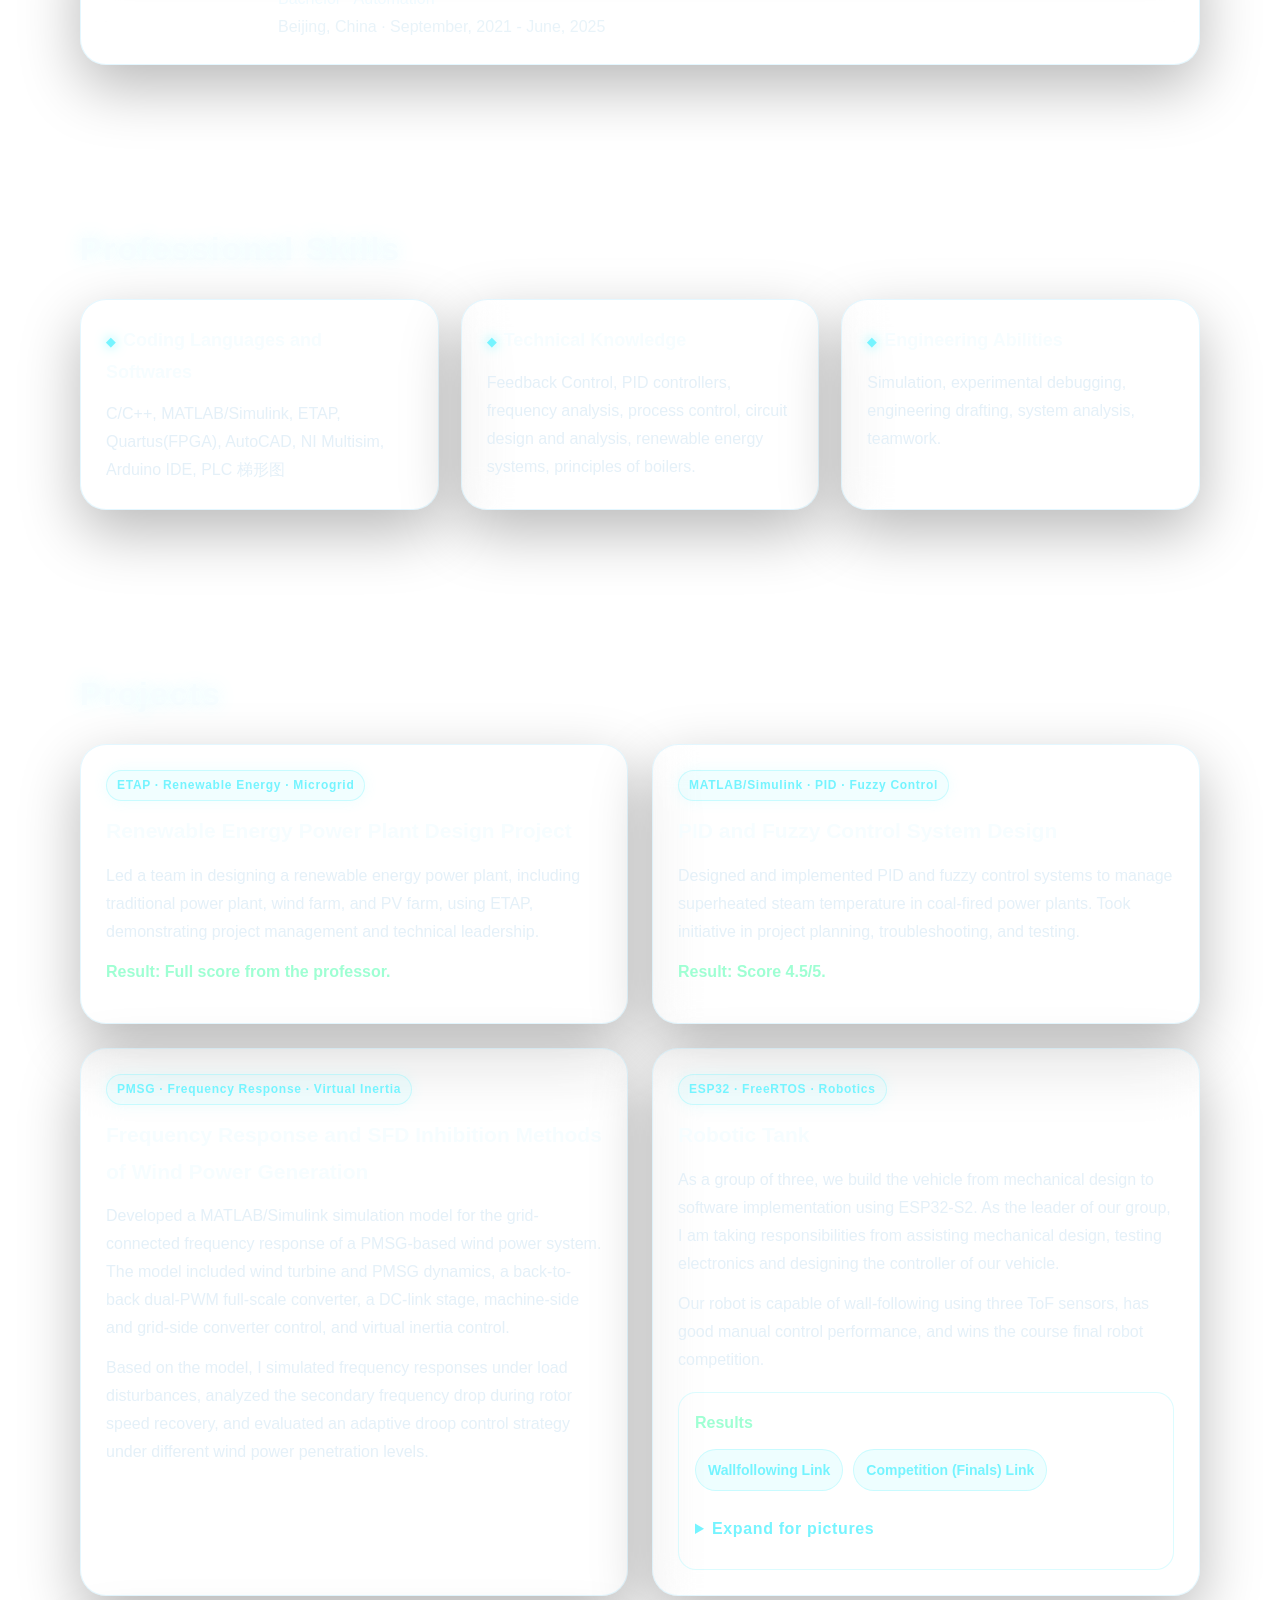
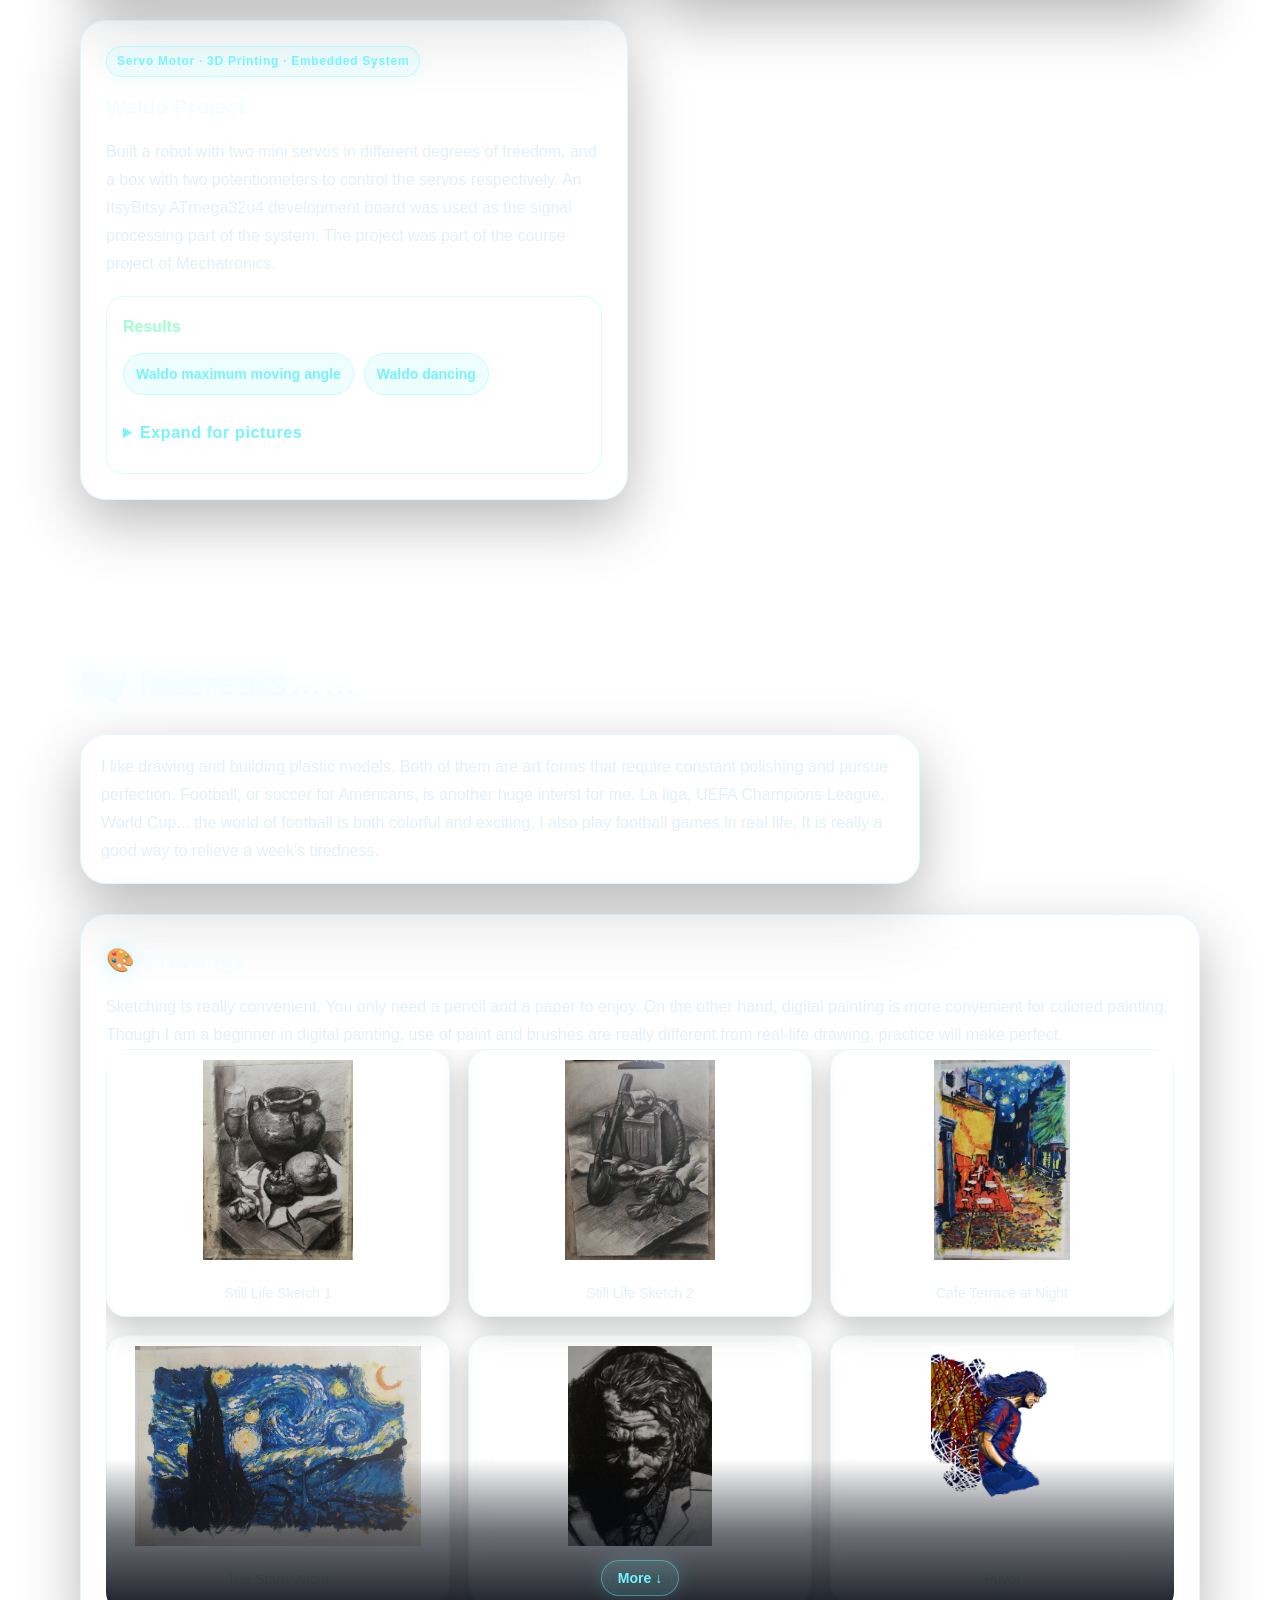
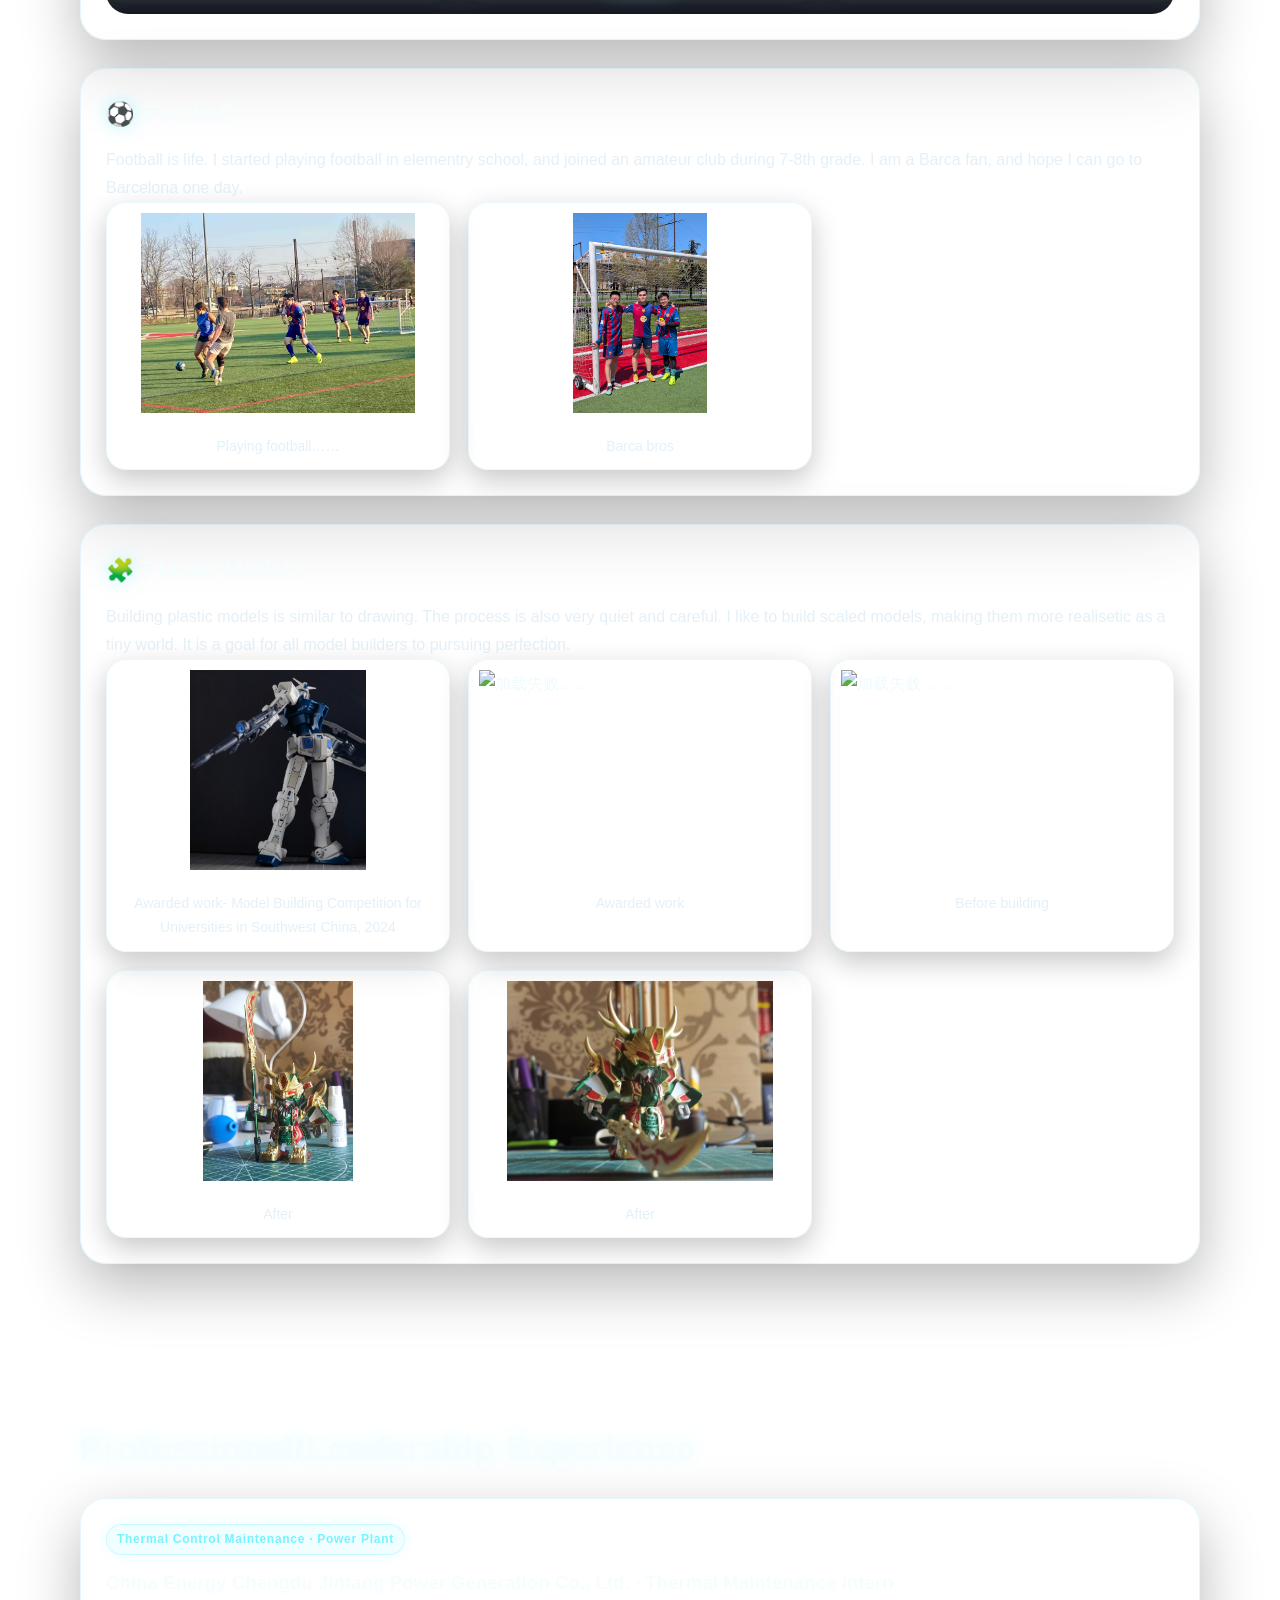
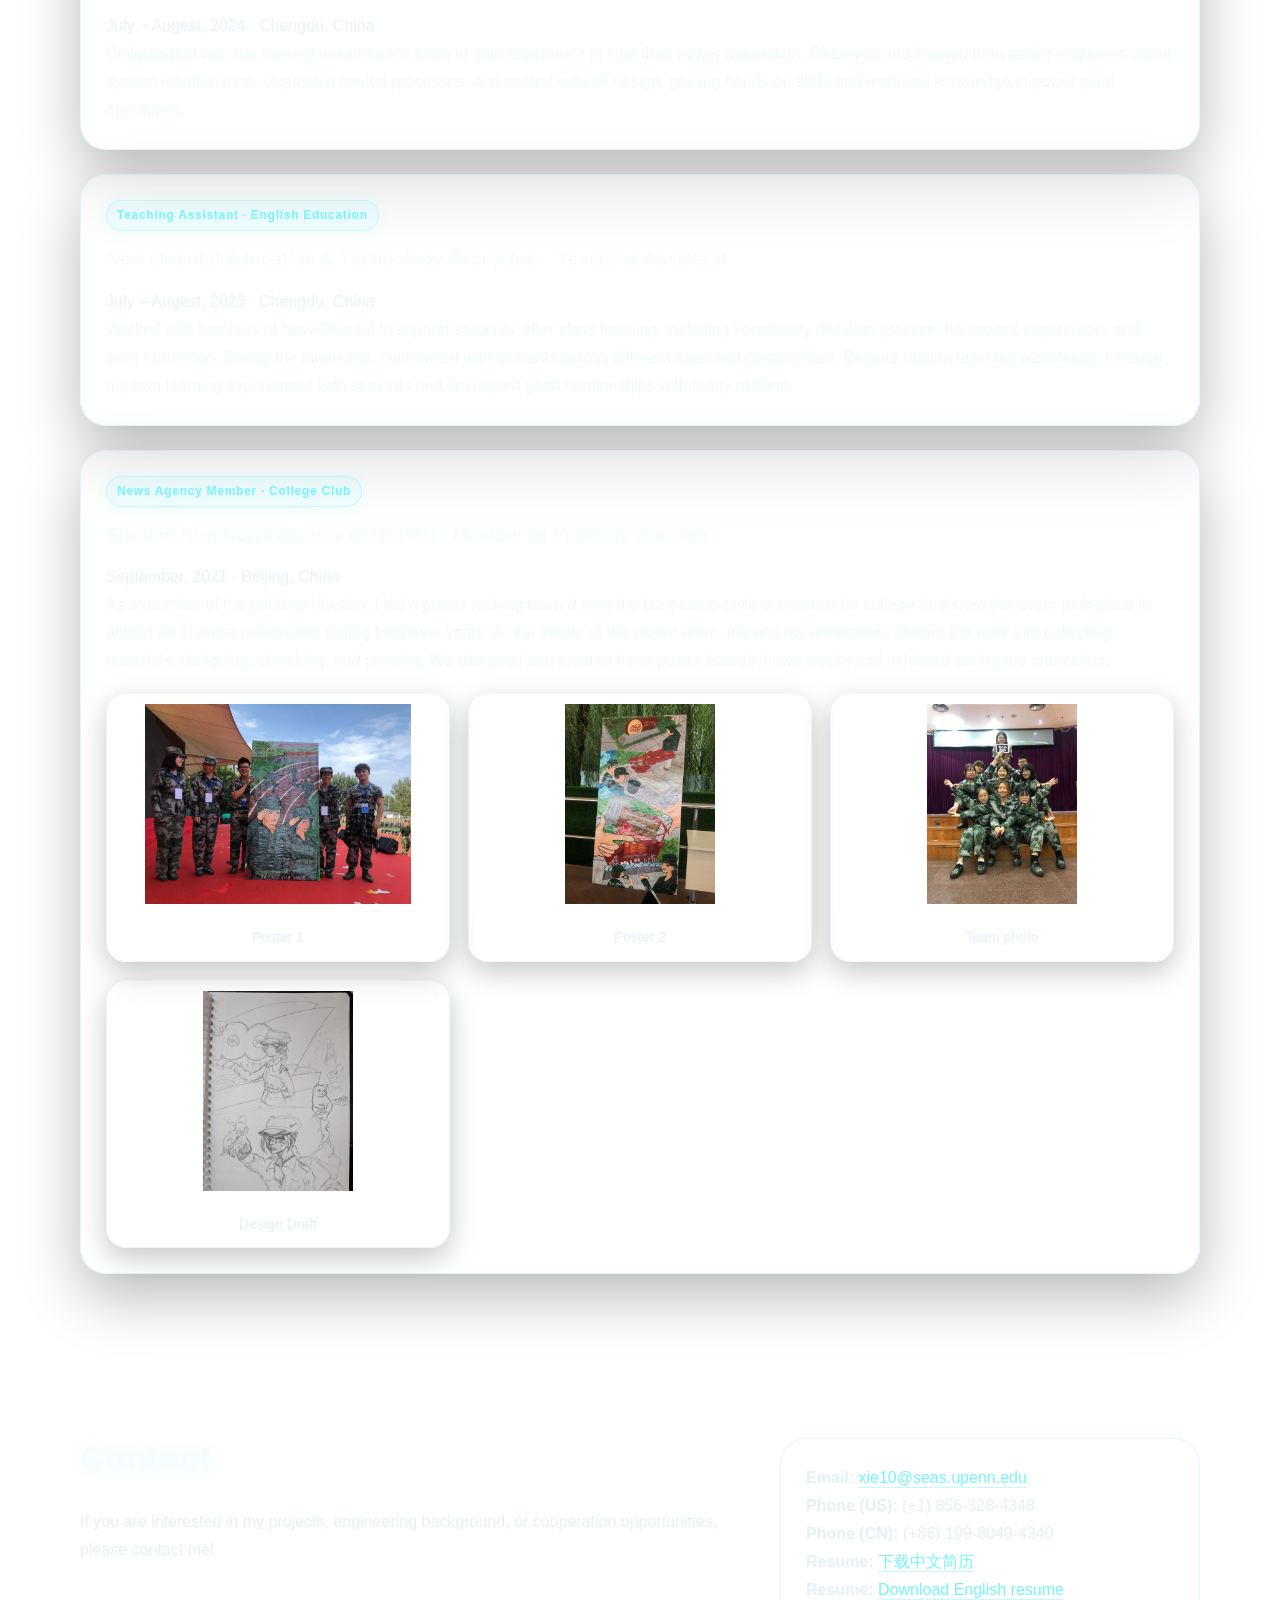
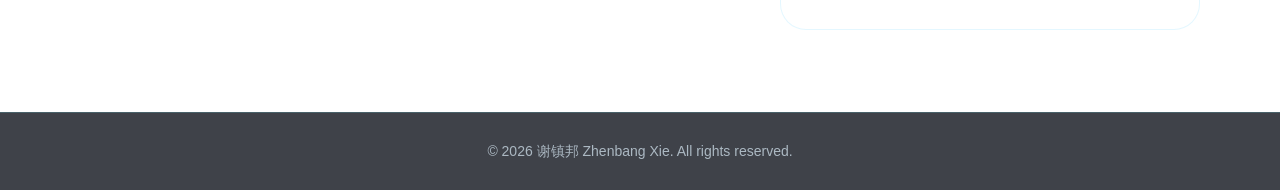
==== commit 2dda3bc7: "Update index-en.html" ====
--- a/index-en.html
+++ b/index-en.html
@@ -276,34 +276,42 @@
               <div class="gallery">
               <div class="gallery-item">
                 <img src="images/drawing-1.jpg" alt="加载失败……" />
-                <p>Drawing 1</p>
+                <p>Still Life Sketch 1</p>
               </div>
               <div class="gallery-item">
                 <img src="images/drawing-8.jpg" alt="加载失败……" />
-                <p>Drawing 8</p>
+                <p>Still Life Sketch 2</p>
               </div>
 
               <div class="gallery-item">
                 <img src="images/drawing-2.jpg" alt="加载失败……" />
-                <p>Drawing 2</p>
+                <p>Cafe Terrace at Night</p>
               </div>
 
               <div class="gallery-item">
                 <img src="images/drawing-3.jpg" alt="加载失败……" />
-                <p>Drawing 3</p>
+                <p>The Starry Night</p>
               </div>
               
               <div class="gallery-item">
                 <img src="images/drawing-4.jpg" alt="加载失败……" />
-                <p>Drawing 4</p>
+                <p>The Joker</p>
               </div>
               <div class="gallery-item">
                 <img src="images/drawing-5.jpg" alt="加载失败……" />
-                <p>Drawing 5</p>
+                <p>Puyol</p>
               </div>
               <div class="gallery-item">
                 <img src="images/drawing-6.jpg" alt="加载失败……" />
-                <p>Drawing 6</p>
+                <p>Messi</p>
+              </div>
+              <div class="gallery-item">
+                <img src="images/drawing-9.jpg" alt="加载失败……" />
+                <p>Yang Qian sketch</p>
+              </div>
+              <div class="gallery-item">
+                <img src="images/drawing-10.jpg" alt="加载失败……" />
+                <p>Hutong in Beijing</p>
               </div>
               
             </div>
@@ -429,6 +437,10 @@
                <img src="images/team.jpg" alt="通讯社团队照片" />
                <p>Team photo</p>
              </div>
+            <div class="gallery-item">
+               <img src="images/drawing-11.jpg" alt="sketch" />
+               <p>Design Draft</p>
+             </div>
            </div>
           </article>
 
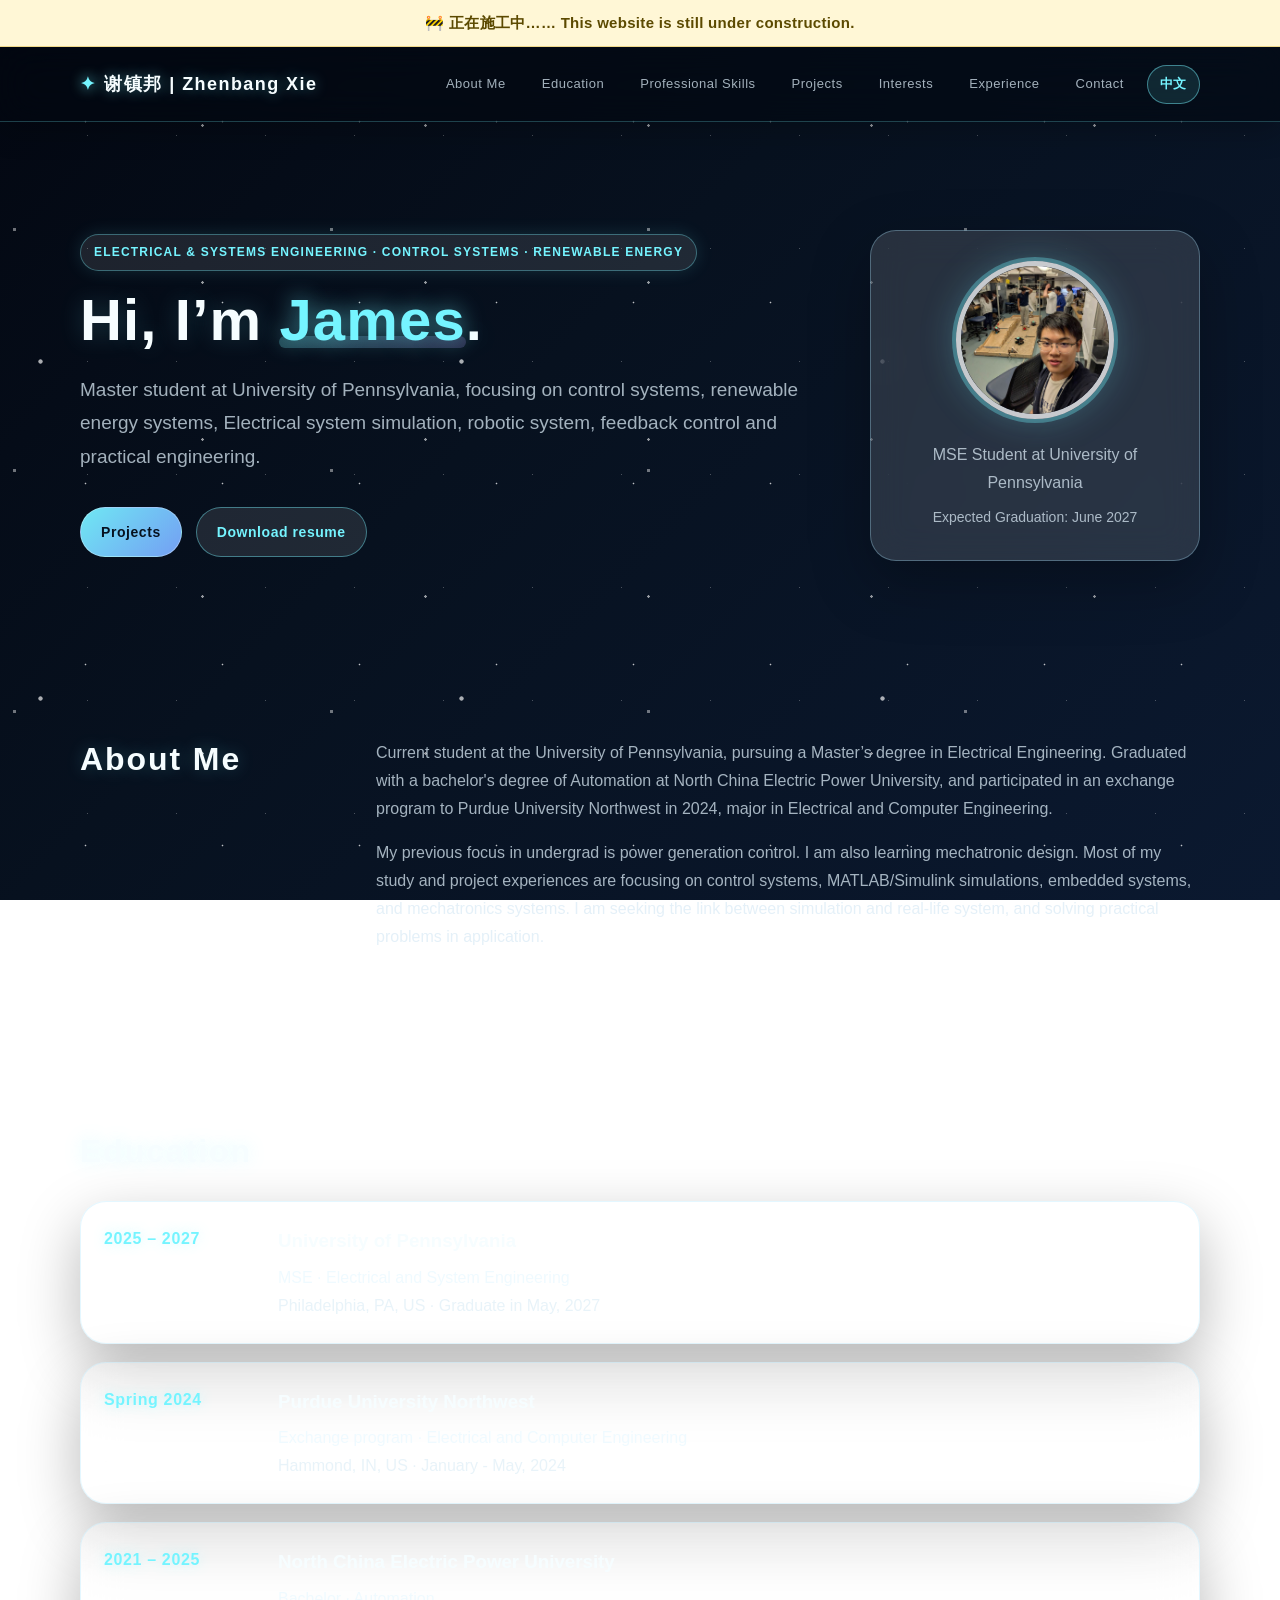
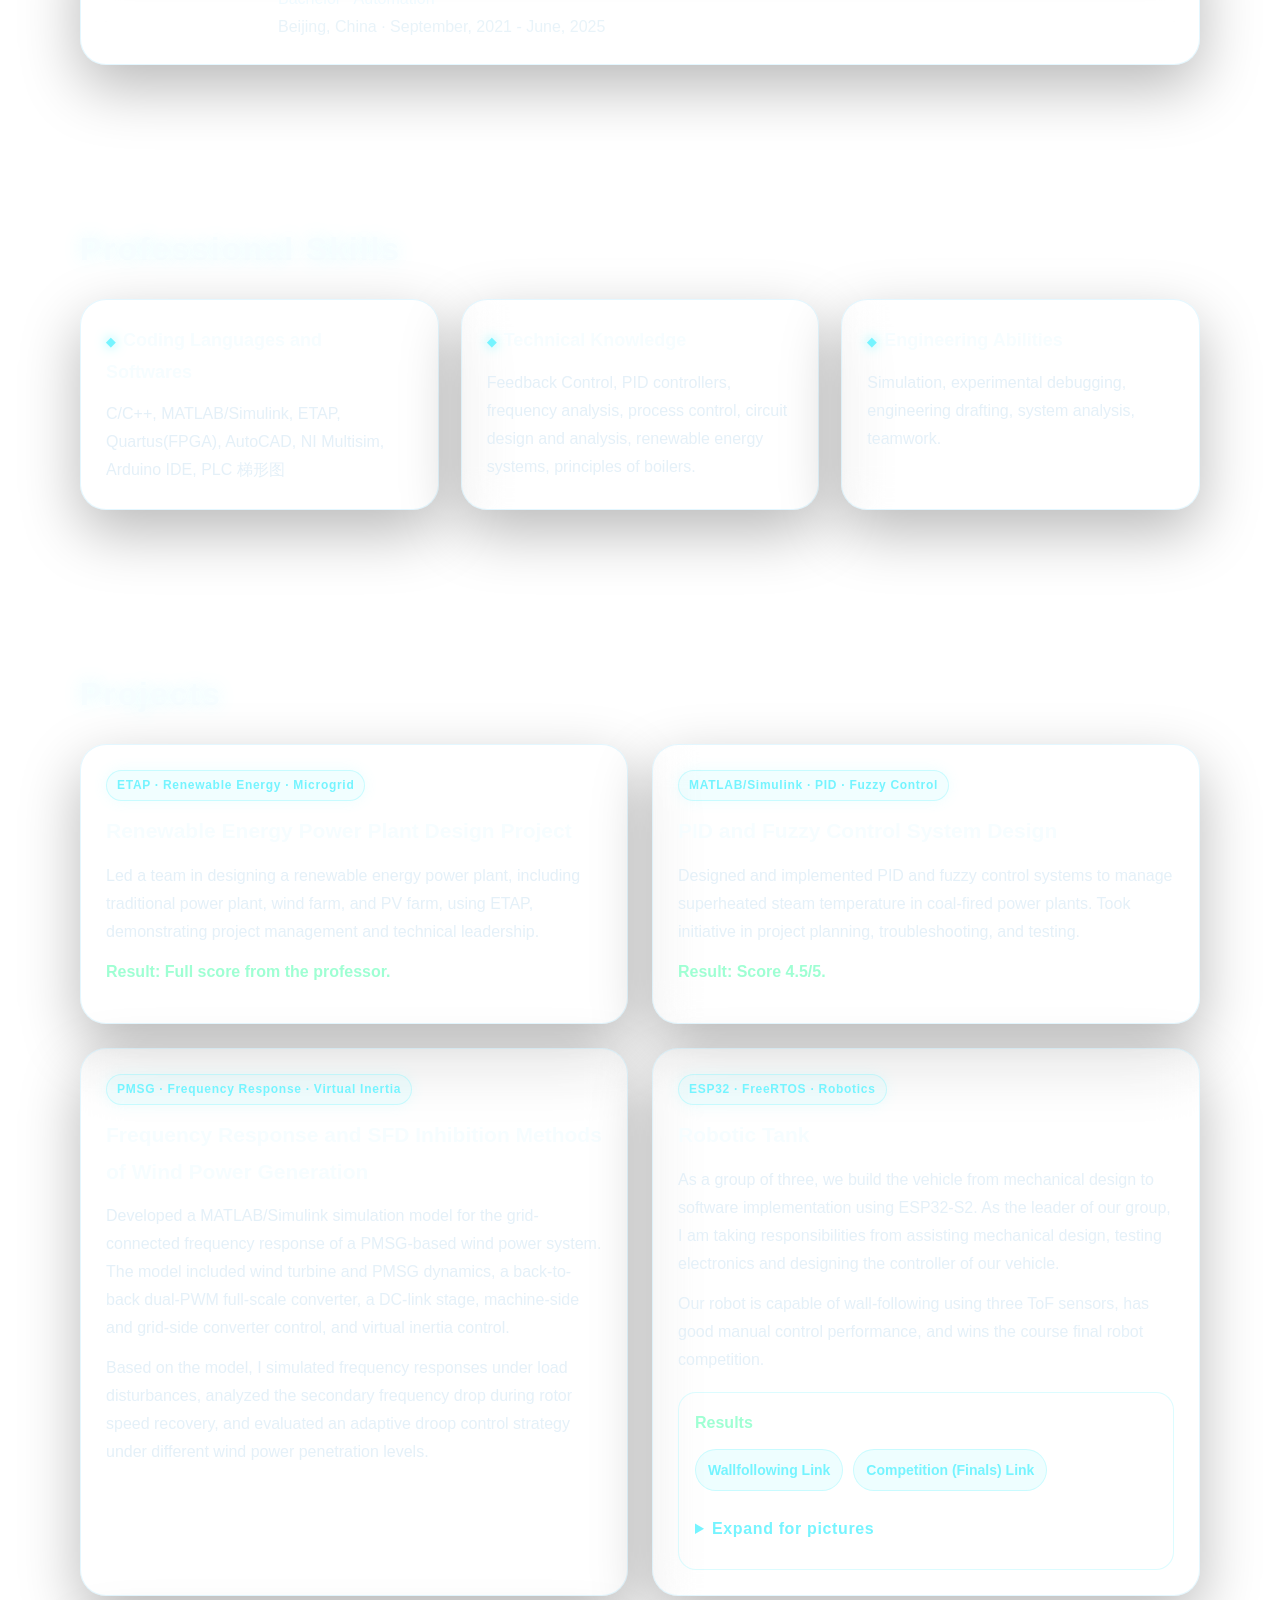
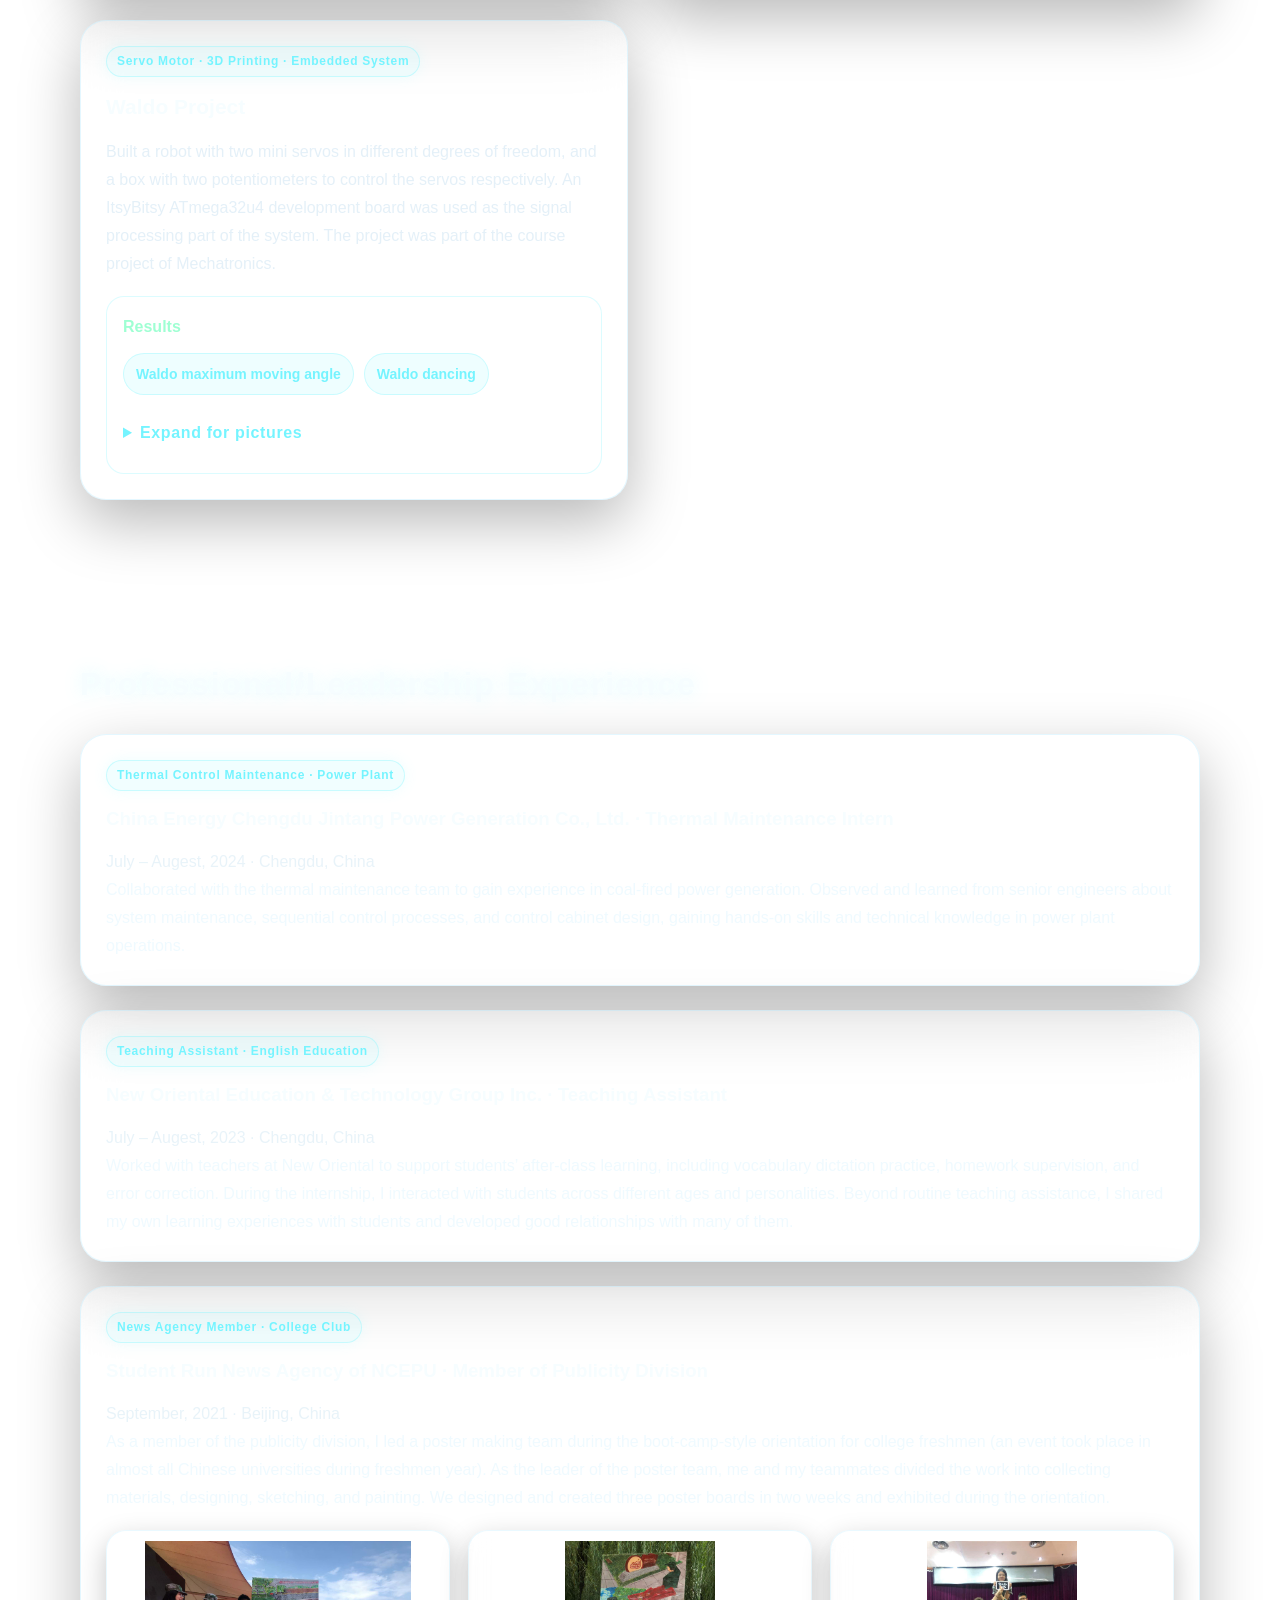
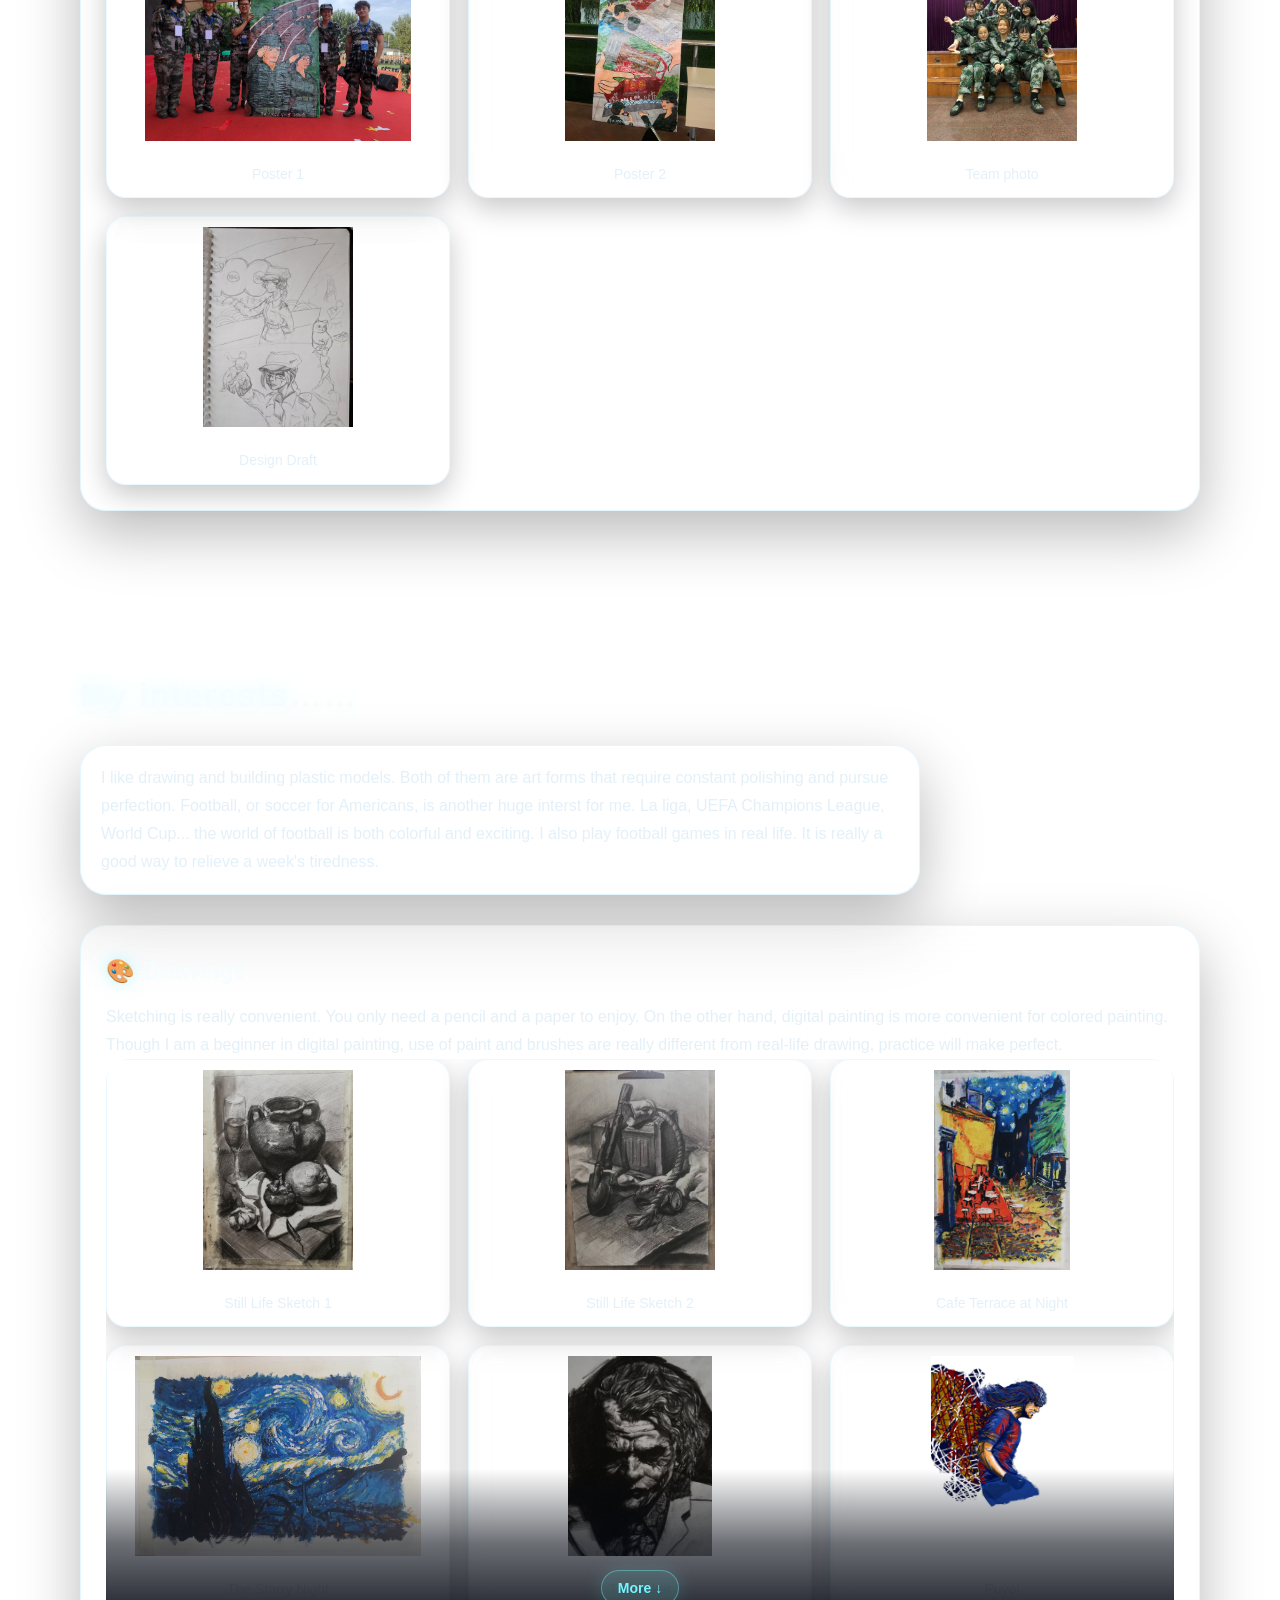
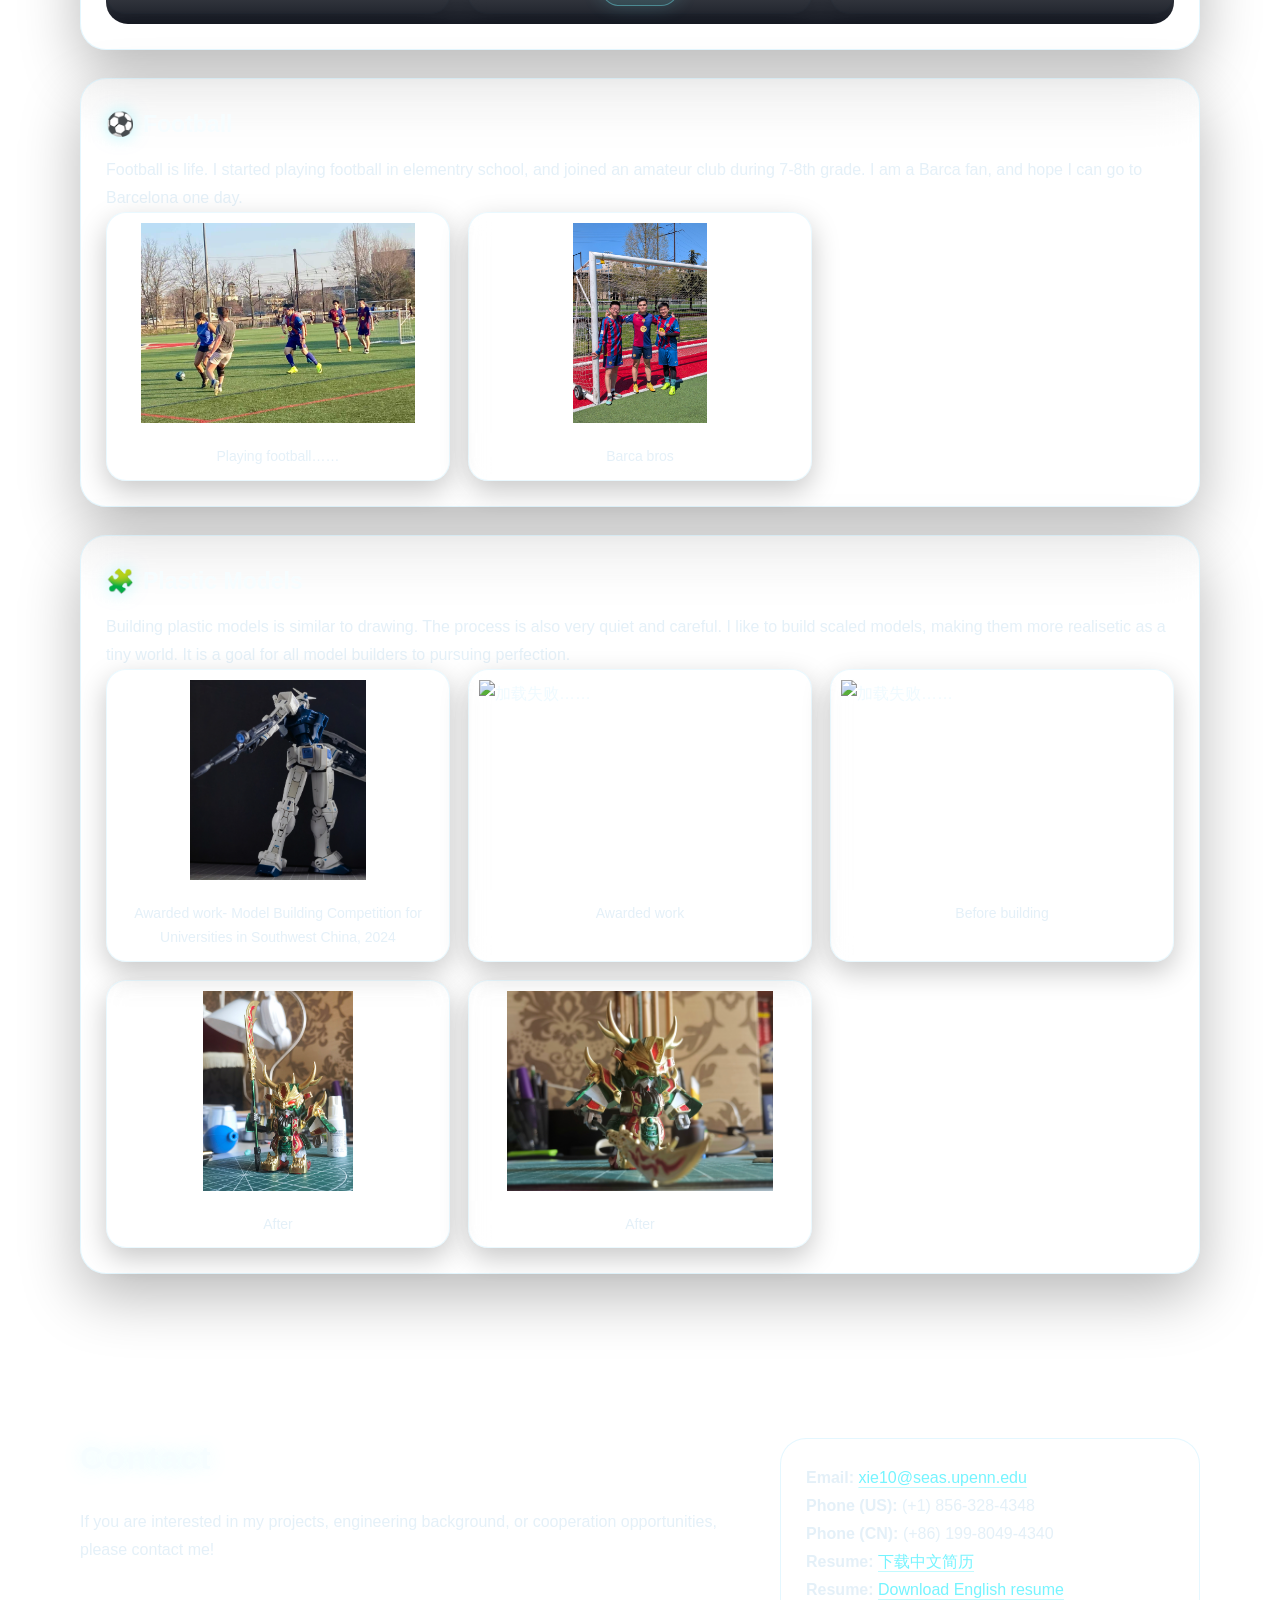
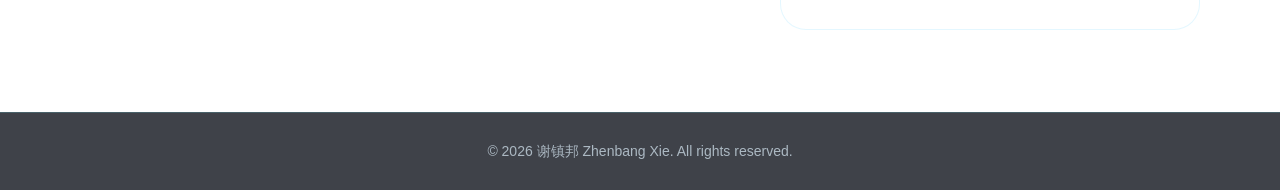
==== commit eb9c4726: "Update index-en.html" ====
--- a/index-en.html
+++ b/index-en.html
@@ -203,7 +203,12 @@
                 <div class="gallery project-gallery">
                   <div class="gallery-item">
                     <img src="images/project-mechatronics-1.jpg" alt="Failed to load……" />
-                    <p>Robotic tank</p>
+                    <p>Robotic tank 1</p>
+                  </div>
+
+                  <div class="gallery-item">
+                    <img src="images/project-mechatronics-3.jpg" alt="Failed to load……" />
+                    <p>Robotic tank 2</p>
                   </div>
 
                   <div class="gallery-item">
@@ -248,132 +253,6 @@
              </div>
            </details>
            </div>
-          </article>
-        </div>
-      </div>
-    </section>
-
-
-    <section id="hobbies" class="section">
-      <div class="container">
-        <h2>My interests……</h2>
-        <p class="section-intro">
-          I like drawing and building plastic models. Both of them are art forms that require constant polishing and pursue perfection.
-          Football, or soccer for Americans, is another huge interst for me. La liga, UEFA Champions League, World Cup... the world of football is both colorful and exciting.
-          I also play football games in real life. It is really a good way to relieve a week's tiredness.
-        </p>
-
-        <div class="hobby-grid">
-          <article class="hobby-card">
-            <h3>Drawings</h3>
-            <p>
-              Sketching is really convenient. You only need a pencil and a paper to enjoy. 
-              On the other hand, digital painting is more convenient for colored painting. 
-              Though I am a beginner in digital painting, use of paint and brushes are really different from real-life drawing, practice will make perfect.
-            </p>
-
-            <div class="fade-gallery" id="drawingGallery">
-              <div class="gallery">
-              <div class="gallery-item">
-                <img src="images/drawing-1.jpg" alt="加载失败……" />
-                <p>Still Life Sketch 1</p>
-              </div>
-              <div class="gallery-item">
-                <img src="images/drawing-8.jpg" alt="加载失败……" />
-                <p>Still Life Sketch 2</p>
-              </div>
-
-              <div class="gallery-item">
-                <img src="images/drawing-2.jpg" alt="加载失败……" />
-                <p>Cafe Terrace at Night</p>
-              </div>
-
-              <div class="gallery-item">
-                <img src="images/drawing-3.jpg" alt="加载失败……" />
-                <p>The Starry Night</p>
-              </div>
-              
-              <div class="gallery-item">
-                <img src="images/drawing-4.jpg" alt="加载失败……" />
-                <p>The Joker</p>
-              </div>
-              <div class="gallery-item">
-                <img src="images/drawing-5.jpg" alt="加载失败……" />
-                <p>Puyol</p>
-              </div>
-              <div class="gallery-item">
-                <img src="images/drawing-6.jpg" alt="加载失败……" />
-                <p>Messi</p>
-              </div>
-              <div class="gallery-item">
-                <img src="images/drawing-9.jpg" alt="加载失败……" />
-                <p>Yang Qian sketch</p>
-              </div>
-              <div class="gallery-item">
-                <img src="images/drawing-10.jpg" alt="加载失败……" />
-                <p>Hutong in Beijing</p>
-              </div>
-              
-            </div>
-              <button class="fade-expand" type="button" id="drawingExpandBtn">
-                <span>More ↓</span>
-              </button>
-            </div>
-          </article>
-
-          <article class="hobby-card">
-            <h3>Football</h3>
-            <p>
-              Football is life. I started playing football in elementry school, and joined an amateur club during 7-8th grade.
-              I am a Barca fan, and hope I can go to Barcelona one day.
-            </p>
-
-            <div class="gallery">
-              <div class="gallery-item">
-                <img src="images/football-1.jpg" alt="加载失败……" />
-                <p>Playing football……</p>
-              </div>
-
-              <div class="gallery-item">
-                <img src="images/football-2.jpg" alt="加载失败……" />
-                <p>Barca bros</p>
-              </div>
-            </div>
-          </article>
-
-          <article class="hobby-card">
-            <h3>Plastic Models</h3>
-            <p>
-              Building plastic models is similar to drawing. The process is also very quiet and careful.
-              I like to build scaled models, making them more realisetic as a tiny world. It is a goal for all model builders to pursuing perfection.
-            </p>
-
-            <div class="gallery">
-              <div class="gallery-item">
-                <img src="images/model-1.jpg" alt="加载失败……" />
-                <p>Awarded work- Model Building Competition for Universities in Southwest China, 2024</p>
-              </div>
-
-              <div class="gallery-item">
-                <img src="images/model-2.jpg" alt="加载失败……" />
-                <p>Awarded work</p>
-              </div>
-
-              <div class="gallery-item">
-                <img src="images/model-8.jpg" alt="加载失败……" />
-                <p>Before building</p>
-              </div>
-              
-              <div class="gallery-item">
-                <img src="images/model-6.jpg" alt="加载失败……" />
-                <p>After</p>
-              </div>
-              
-              <div class="gallery-item">
-                <img src="images/model-7.jpg" alt="加载失败……" />
-                <p>After</p>
-              </div>
-            </div>
           </article>
         </div>
       </div>
@@ -449,6 +328,134 @@
       </div>
     </section>
 
+
+    <section id="hobbies" class="section">
+      <div class="container">
+        <h2>My interests……</h2>
+        <p class="section-intro">
+          I like drawing and building plastic models. Both of them are art forms that require constant polishing and pursue perfection.
+          Football, or soccer for Americans, is another huge interst for me. La liga, UEFA Champions League, World Cup... the world of football is both colorful and exciting.
+          I also play football games in real life. It is really a good way to relieve a week's tiredness.
+        </p>
+
+        <div class="hobby-grid">
+          <article class="hobby-card">
+            <h3>Drawings</h3>
+            <p>
+              Sketching is really convenient. You only need a pencil and a paper to enjoy. 
+              On the other hand, digital painting is more convenient for colored painting. 
+              Though I am a beginner in digital painting, use of paint and brushes are really different from real-life drawing, practice will make perfect.
+            </p>
+
+            <div class="fade-gallery" id="drawingGallery">
+              <div class="gallery">
+              <div class="gallery-item">
+                <img src="images/drawing-1.jpg" alt="加载失败……" />
+                <p>Still Life Sketch 1</p>
+              </div>
+              <div class="gallery-item">
+                <img src="images/drawing-8.jpg" alt="加载失败……" />
+                <p>Still Life Sketch 2</p>
+              </div>
+
+              <div class="gallery-item">
+                <img src="images/drawing-2.jpg" alt="加载失败……" />
+                <p>Cafe Terrace at Night</p>
+              </div>
+
+              <div class="gallery-item">
+                <img src="images/drawing-3.jpg" alt="加载失败……" />
+                <p>The Starry Night</p>
+              </div>
+              
+              <div class="gallery-item">
+                <img src="images/drawing-4.jpg" alt="加载失败……" />
+                <p>The Joker</p>
+              </div>
+              <div class="gallery-item">
+                <img src="images/drawing-5.jpg" alt="加载失败……" />
+                <p>Puyol</p>
+              </div>
+              <div class="gallery-item">
+                <img src="images/drawing-6.jpg" alt="加载失败……" />
+                <p>Messi</p>
+              </div>
+              <div class="gallery-item">
+                <img src="images/drawing-9.jpg" alt="加载失败……" />
+                <p>Yang Qian sketch</p>
+              </div>
+              <div class="gallery-item">
+                <img src="images/drawing-10.jpg" alt="加载失败……" />
+                <p>Hutong in Beijing</p>
+              </div>
+              
+            </div>
+              <button class="fade-expand" type="button" id="drawingExpandBtn">
+                <span>More ↓</span>
+              </button>
+            </div>
+          </article>
+
+          <article class="hobby-card">
+            <h3>Football</h3>
+            <p>
+              Football is life. I started playing football in elementry school, and joined an amateur club during 7-8th grade.
+              I am a Barca fan, and hope I can go to Barcelona one day.
+            </p>
+
+            <div class="gallery">
+              <div class="gallery-item">
+                <img src="images/football-1.jpg" alt="加载失败……" />
+                <p>Playing football……</p>
+              </div>
+
+              <div class="gallery-item">
+                <img src="images/football-2.jpg" alt="加载失败……" />
+                <p>Barca bros</p>
+              </div>
+            </div>
+          </article>
+
+          <article class="hobby-card">
+            <h3>Plastic Models</h3>
+            <p>
+              Building plastic models is similar to drawing. The process is also very quiet and careful.
+              I like to build scaled models, making them more realisetic as a tiny world. It is a goal for all model builders to pursuing perfection.
+            </p>
+
+            <div class="gallery">
+              <div class="gallery-item">
+                <img src="images/model-1.jpg" alt="加载失败……" />
+                <p>Awarded work- Model Building Competition for Universities in Southwest China, 2024</p>
+              </div>
+
+              <div class="gallery-item">
+                <img src="images/model-2.jpg" alt="加载失败……" />
+                <p>Awarded work</p>
+              </div>
+
+              <div class="gallery-item">
+                <img src="images/model-8.jpg" alt="加载失败……" />
+                <p>Before building</p>
+              </div>
+              
+              <div class="gallery-item">
+                <img src="images/model-6.jpg" alt="加载失败……" />
+                <p>After</p>
+              </div>
+              
+              <div class="gallery-item">
+                <img src="images/model-7.jpg" alt="加载失败……" />
+                <p>After</p>
+              </div>
+            </div>
+          </article>
+        </div>
+      </div>
+    </section>
+
+    
+
     <section id="contact" class="section section-dark">
       <div class="container contact-grid">
         <div>
